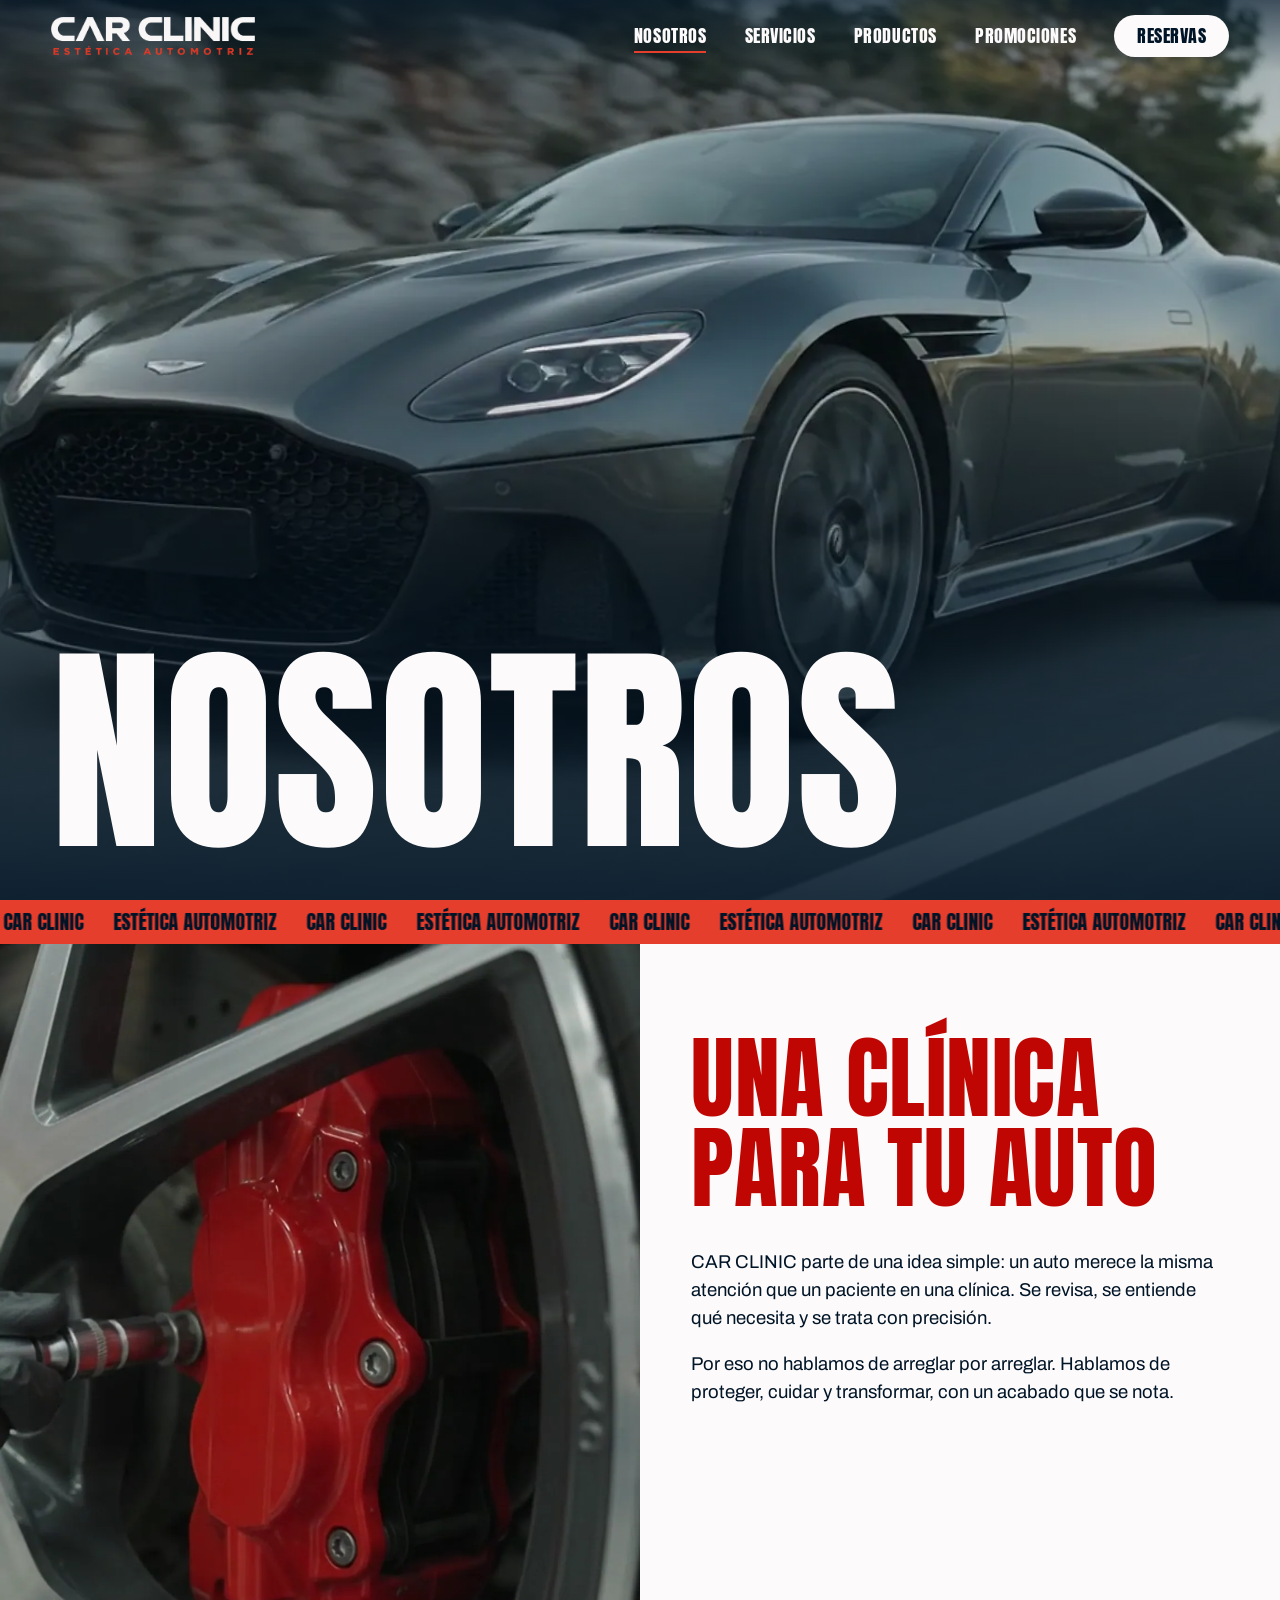
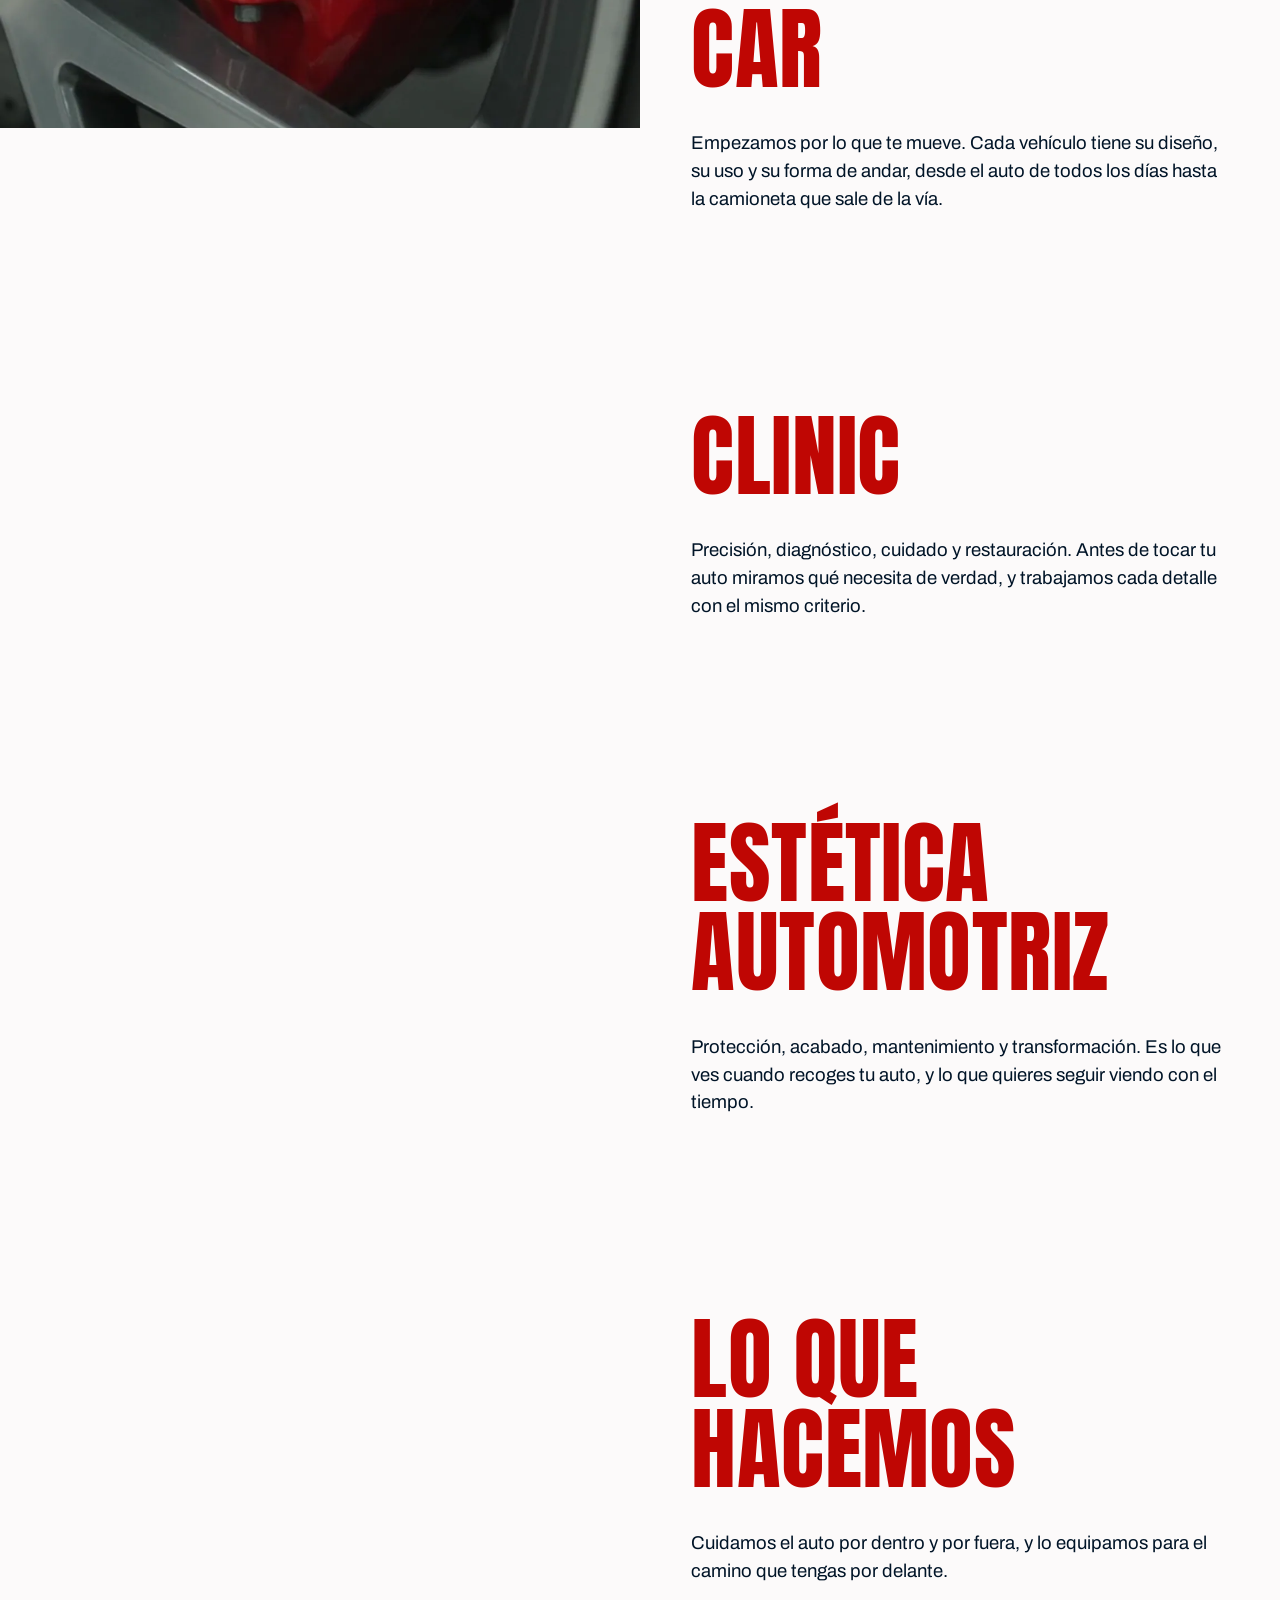
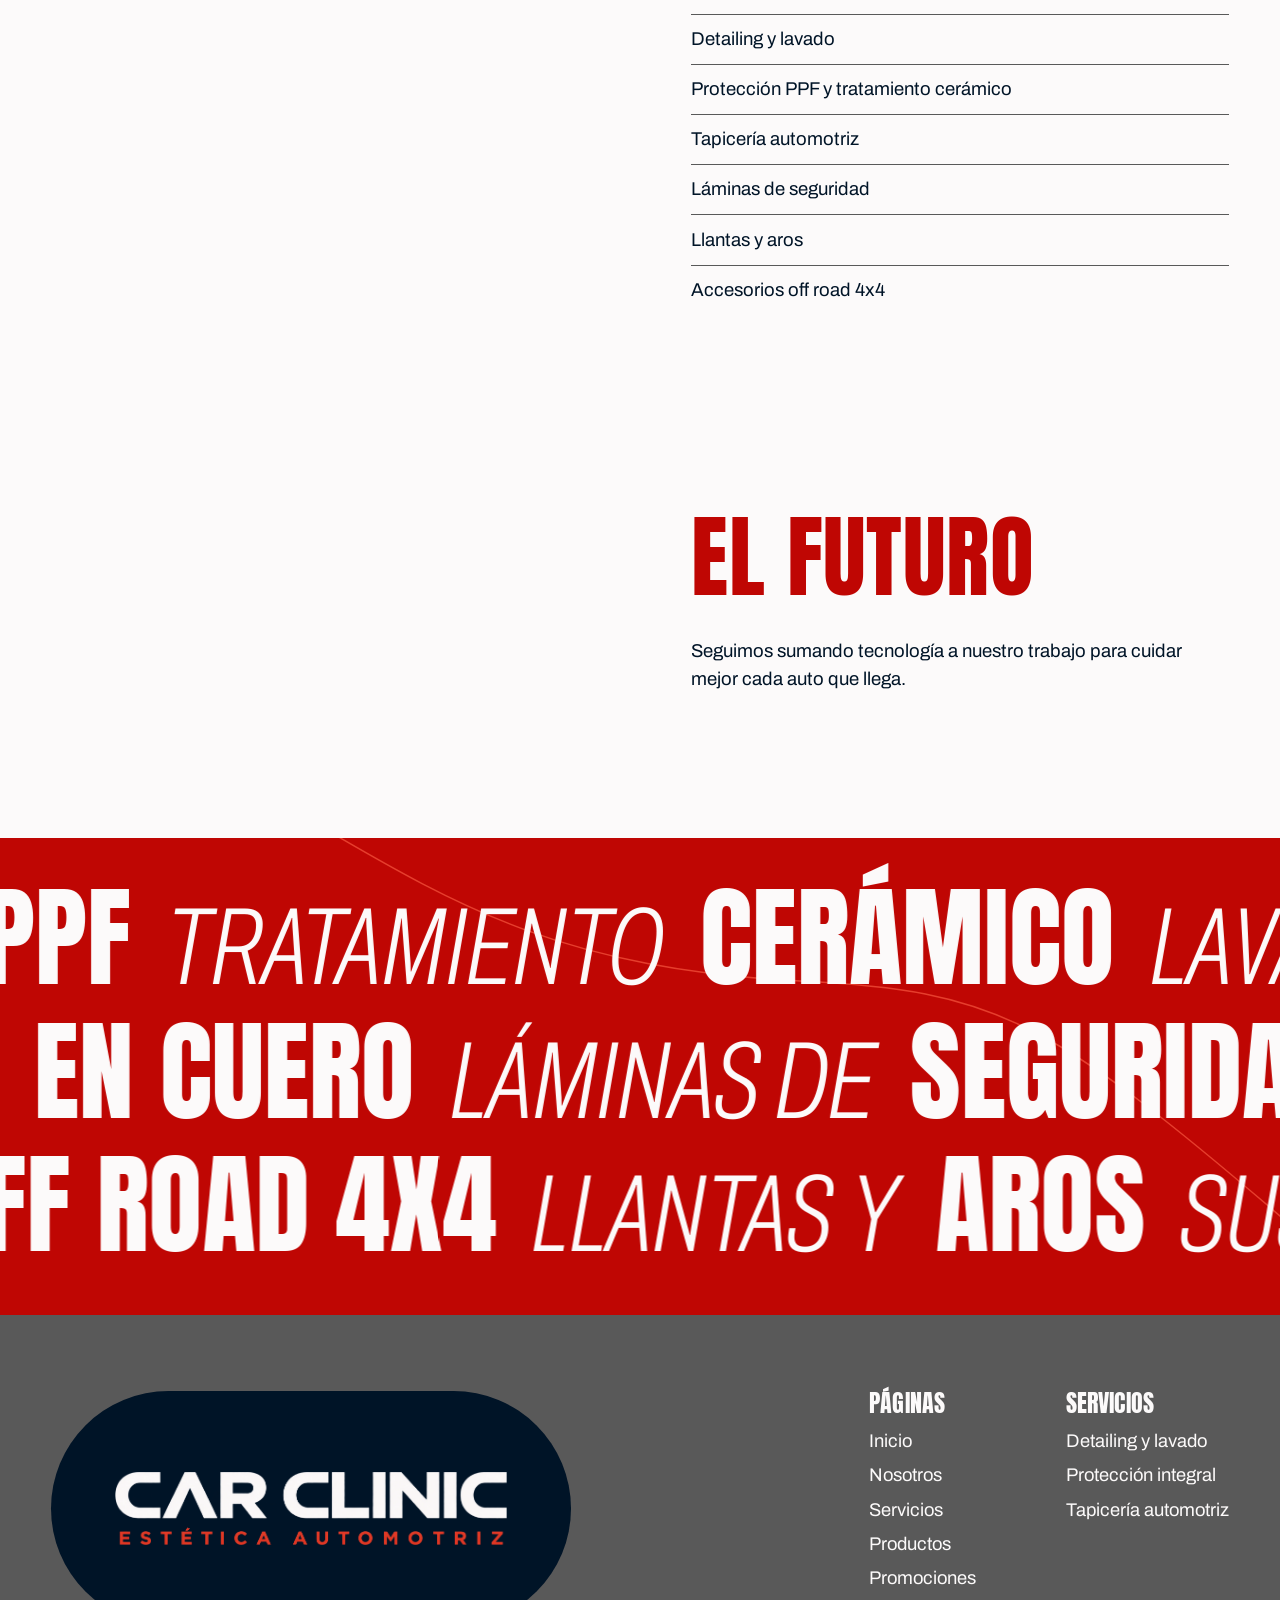
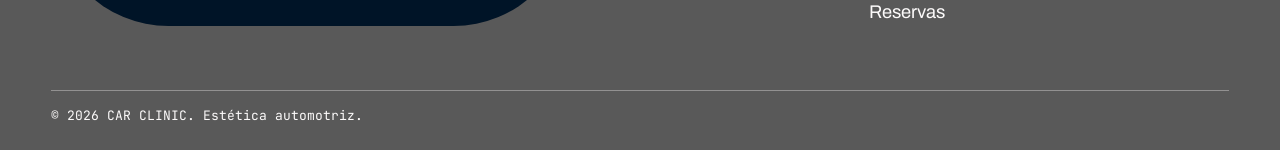
==== nosotros.html @ 310c9ae5 "Agrega la primera versión del sitio de CAR CLINIC Incluye landing, Nosotros, Servicios, Promociones," ====
<!doctype html>
<html lang="es">
<head>
<meta charset="utf-8">
<meta name="viewport" content="width=device-width, initial-scale=1">
<title>Nosotros | CAR CLINIC</title>
<meta name="description" content="CAR CLINIC es estética automotriz con mentalidad de clínica: protección, precisión y cuidado para tu auto.">
<meta name="theme-color" content="#001427">
<link rel="icon" type="image/png" href="assets/img/favicon.png">
<link rel="preload" href="assets/fonts/anton-latin-400-normal.woff2" as="font" type="font/woff2" crossorigin>
<link rel="stylesheet" href="assets/css/main.css">
</head>
<body>
<a class="skip" href="#contenido">Saltar al contenido</a>
<header class="site-header">
  <a class="brand" href="index.html"><img src="assets/img/logo-sm.webp" width="520" height="97" alt="CAR CLINIC, inicio"></a>
  <button class="nav-toggle" type="button" aria-expanded="false" aria-controls="menu" aria-label="Abrir menú"><span></span><span></span></button>
  <nav class="site-nav" id="menu" aria-label="Principal">
    <ul>
      <li><a href="nosotros.html" aria-current="page">Nosotros</a></li>
      <li><a href="servicios.html">Servicios</a></li>
      <li><a href="productos.html">Productos</a></li>
      <li><a href="promociones.html">Promociones</a></li>
      <li><a href="reservas.html" class="nav-cta">Reservas</a></li>
    </ul>
  </nav>
</header>
<main id="contenido">
<section class="page-hero">
  <img class="page-hero__img" data-parallax src="assets/img/nosotros-hero.webp" width="1920" height="1080" alt="Auto deportivo gris en carretera">
  <h1 class="page-hero__title display"><span class="mask"><span data-rise>Nosotros</span></span></h1>
</section>
<div class="strip" aria-hidden="true">
  <div class="strip__row" data-ticker data-speed="60"><div class="ticker__track"><div class="ticker__group"><span>CAR CLINIC</span><span>Estética automotriz</span><span>CAR CLINIC</span><span>Estética automotriz</span><span>CAR CLINIC</span><span>Estética automotriz</span><span>CAR CLINIC</span><span>Estética automotriz</span><span>CAR CLINIC</span><span>Estética automotriz</span><span>CAR CLINIC</span><span>Estética automotriz</span><span>CAR CLINIC</span><span>Estética automotriz</span><span>CAR CLINIC</span><span>Estética automotriz</span></div></div></div>
</div>
<section class="story">
  <figure class="story__media"><img src="assets/img/nosotros-sticky.webp" width="1152" height="1440" alt="Técnico trabajando en un aro junto a una mordaza de freno roja"></figure>
  <div class="story__text">
    <article class="story__block">
      <h2 class="display">Una clínica para tu auto</h2>
      <p>CAR CLINIC parte de una idea simple: un auto merece la misma atención que un paciente en una clínica. Se revisa, se entiende qué necesita y se trata con precisión.</p>
      <p>Por eso no hablamos de arreglar por arreglar. Hablamos de proteger, cuidar y transformar, con un acabado que se nota.</p>
    </article>
    <article class="story__block">
      <h2 class="display">Car</h2>
      <p>Empezamos por lo que te mueve. Cada vehículo tiene su diseño, su uso y su forma de andar, desde el auto de todos los días hasta la camioneta que sale de la vía.</p>
    </article>
    <article class="story__block">
      <h2 class="display">Clinic</h2>
      <p>Precisión, diagnóstico, cuidado y restauración. Antes de tocar tu auto miramos qué necesita de verdad, y trabajamos cada detalle con el mismo criterio.</p>
    </article>
    <article class="story__block">
      <h2 class="display">Estética automotriz</h2>
      <p>Protección, acabado, mantenimiento y transformación. Es lo que ves cuando recoges tu auto, y lo que quieres seguir viendo con el tiempo.</p>
    </article>
    <article class="story__block">
      <h2 class="display">Lo que hacemos</h2>
      <p>Cuidamos el auto por dentro y por fuera, y lo equipamos para el camino que tengas por delante.</p>
      <ul class="story__list">
        <li>Detailing y lavado</li>
        <li>Protección PPF y tratamiento cerámico</li>
        <li>Tapicería automotriz</li>
        <li>Láminas de seguridad</li>
        <li>Llantas y aros</li>
        <li>Accesorios off road 4x4</li>
      </ul>
    </article>
    <article class="story__block">
      <h2 class="display">El futuro</h2>
      <p>Seguimos sumando tecnología a nuestro trabajo para cuidar mejor cada auto que llega.</p>
    </article>
  </div>
</section>
<section class="ticker" aria-label="Lo que ofrecemos">
  <svg class="ticker__road" viewBox="0 0 1440 400" preserveAspectRatio="none" aria-hidden="true"><path d="M360 -10 C 520 60, 640 110, 900 120 C 1120 128, 1180 150, 1460 330"/></svg>
  <div class="ticker__row" data-ticker data-speed="46"><div class="ticker__track"><div class="ticker__group"><span class="t-thin">Protección</span><span class="t-bold">PPF</span><span class="t-thin">Tratamiento</span><span class="t-bold">Cerámico</span><span class="t-thin">Lavado</span><span class="t-bold">Premium</span><span class="t-thin">Detailing</span><span class="t-bold">Completo</span></div></div></div>
  <div class="ticker__row" data-ticker="rev" data-speed="54"><div class="ticker__track"><div class="ticker__group"><span class="t-thin">Láminas de</span><span class="t-bold">Seguridad</span><span class="t-thin">Tapicería</span><span class="t-bold">A medida</span><span class="t-thin">Forros</span><span class="t-bold">Slimfit</span><span class="t-thin">Volantes</span><span class="t-bold">En cuero</span></div></div></div>
  <div class="ticker__row" data-ticker data-speed="50"><div class="ticker__track"><div class="ticker__group"><span class="t-thin">Accesorios</span><span class="t-bold">Off road 4x4</span><span class="t-thin">Llantas y</span><span class="t-bold">Aros</span><span class="t-thin">Suspensión</span><span class="t-bold">Para camionetas</span><span class="t-thin">Roll bar y</span><span class="t-bold">Estribos</span></div></div></div>
</section>
</main>
<footer class="site-footer">
  <div class="site-footer__top">
    <a class="site-footer__logo" href="index.html"><img src="assets/img/logo.webp" width="1654" height="309" loading="lazy" alt="CAR CLINIC, Estética Automotriz"></a>
    <div class="site-footer__cols">
      <div>
        <h2 class="display">Páginas</h2>
        <ul>
          <li><a href="index.html">Inicio</a></li>
          <li><a href="nosotros.html">Nosotros</a></li>
          <li><a href="servicios.html">Servicios</a></li>
          <li><a href="productos.html">Productos</a></li>
          <li><a href="promociones.html">Promociones</a></li>
          <li><a href="reservas.html">Reservas</a></li>
        </ul>
      </div>
      <div>
        <h2 class="display">Servicios</h2>
        <ul>
          <li><a href="servicios.html#detailing">Detailing y lavado</a></li>
          <li><a href="servicios.html#proteccion">Protección integral</a></li>
          <li><a href="servicios.html#tapiceria">Tapicería automotriz</a></li>
        </ul>
      </div>
    </div>
  </div>
  <p class="site-footer__legal mono">© 2026 CAR CLINIC. Estética automotriz.</p>
</footer>
<script src="assets/vendor/gsap.min.js"></script>
<script src="assets/vendor/ScrollTrigger.min.js"></script>
<script src="assets/vendor/lenis.min.js"></script>
<script src="assets/js/main.js"></script>
</body>
</html>
---- assets/css/main.css ----
@font-face { font-family: 'Anton'; src: url('../fonts/anton-latin-400-normal.woff2') format('woff2'); font-weight: 400; font-display: swap; }
@font-face { font-family: 'Archivo'; src: url('../fonts/archivo-latin-standard-normal.woff2') format('woff2'); font-weight: 100 900; font-stretch: 62% 125%; font-style: normal; font-display: swap; }
@font-face { font-family: 'Archivo'; src: url('../fonts/archivo-latin-standard-italic.woff2') format('woff2'); font-weight: 100 900; font-stretch: 62% 125%; font-style: italic; font-display: swap; }
@font-face { font-family: 'JetBrains Mono'; src: url('../fonts/jetbrains-mono-latin-400-normal.woff2') format('woff2'); font-weight: 400; font-display: swap; }
@font-face { font-family: 'JetBrains Mono'; src: url('../fonts/jetbrains-mono-latin-500-normal.woff2') format('woff2'); font-weight: 500; font-display: swap; }

:root {
  --navy: #001427;
  --sage: #708D81;
  --paper: #FCFAFA;
  --coral: #E63E2D;
  --red: #BF0603;
  --gray: #595959;

  --display: 'Anton', Impact, 'Arial Narrow', sans-serif;
  --text: 'Archivo', system-ui, sans-serif;
  --mono: 'JetBrains Mono', ui-monospace, monospace;

  --gutter: clamp(1rem, 4vw, 4rem);
  --header-h: 72px;
  --strip-h: 44px;
}

*, *::before, *::after { box-sizing: border-box; }
html { -webkit-text-size-adjust: 100%; background: var(--navy); overflow-x: clip; }
html.lenis, html.lenis body { height: auto; }
.lenis.lenis-smooth { scroll-behavior: auto !important; }
.lenis.lenis-stopped { overflow: hidden; }
body {
  margin: 0;
  font-family: var(--text);
  font-size: clamp(1rem, .95rem + .25vw, 1.1875rem);
  line-height: 1.55;
  color: var(--navy);
  background: var(--paper);
  overflow-x: clip;
}
img, video, canvas, svg { display: block; max-width: 100%; }
img { height: auto; }
a { color: inherit; }
h1, h2, h3, p, ul, figure { margin: 0; }
ul { padding: 0; list-style: none; }
:focus-visible { outline: 2px solid var(--coral); outline-offset: 3px; }

.sr-only { position: absolute; width: 1px; height: 1px; overflow: hidden; clip-path: inset(50%); white-space: nowrap; }
.skip { position: fixed; top: -100px; left: 1rem; z-index: 200; background: var(--paper); color: var(--navy); padding: .5rem 1rem; }
.skip:focus { top: .5rem; }

.display { font-family: var(--display); font-weight: 400; text-transform: uppercase; line-height: 1; letter-spacing: .005em; }
.mono { font-family: var(--mono); font-size: .8125rem; line-height: 1.4; }
.mask { display: block; overflow: hidden; padding-top: .14em; margin-top: -.14em; }
.mask > span { display: block; }

.btn {
  display: inline-flex; align-items: center; justify-content: center;
  min-height: 54px; padding: .55em 1.7em;
  border: 0; border-radius: 999px;
  font-family: var(--display); font-size: 1.3125rem; line-height: 1; letter-spacing: .02em; text-transform: uppercase; text-decoration: none;
  color: var(--paper); background: var(--navy);
  cursor: pointer;
  transition: background-color .2s, color .2s;
}
.btn--coral { background: var(--coral); color: var(--navy); }
.btn--paper { background: var(--paper); color: var(--navy); }
@media (hover: hover) {
  .btn:hover { background: var(--coral); color: var(--navy); }
  .btn--coral:hover, .btn--paper:hover { background: var(--navy); color: var(--paper); }
}

/* Encabezado */
.site-header {
  position: fixed; inset: 0 0 auto 0; z-index: 100;
  display: flex; align-items: center; justify-content: space-between;
  height: var(--header-h); padding: 0 var(--gutter);
  color: var(--paper);
  background: linear-gradient(to bottom, rgba(0, 20, 39, .6), rgba(0, 20, 39, 0));
  transition: background-color .25s;
}
.site-header.is-solid, .site-header--solid { background: var(--navy); }
.brand { display: block; flex: none; }
.brand img { width: auto; height: 38px; }
.site-nav ul { display: flex; align-items: center; gap: clamp(1.25rem, 3vw, 2.75rem); }
.site-nav a { font-family: var(--display); font-size: 1.125rem; letter-spacing: .03em; text-transform: uppercase; text-decoration: none; }
.site-nav a:not(.nav-cta) { position: relative; padding: .25em 0; }
.site-nav a:not(.nav-cta)::after {
  content: ''; position: absolute; left: 0; right: 0; bottom: 0; height: 2px;
  background: var(--coral); transform: scaleX(0); transform-origin: left; transition: transform .25s;
}
.site-nav a[aria-current='page']::after { transform: scaleX(1); }
@media (hover: hover) { .site-nav a:hover::after { transform: scaleX(1); } }
.nav-cta { display: inline-flex; align-items: center; min-height: 42px; padding: 0 1.25em; border-radius: 999px; background: var(--paper); color: var(--navy); transition: background-color .2s; }
.nav-cta[aria-current='page'] { background: var(--coral); }
@media (hover: hover) { .nav-cta:hover { background: var(--coral); } }
.nav-toggle { display: none; width: 48px; height: 48px; margin-right: -8px; padding: 0; border: 0; background: none; color: inherit; cursor: pointer; }
.nav-toggle span { display: block; width: 28px; height: 2px; margin: 8px auto; background: currentColor; transition: transform .25s; }
.nav-open .nav-toggle span:first-child { transform: translateY(5px) rotate(45deg); }
.nav-open .nav-toggle span:last-child { transform: translateY(-5px) rotate(-45deg); }

@media (max-width: 900px) {
  :root { --header-h: 64px; }
  .brand img { height: 32px; }
  .nav-toggle { display: block; position: relative; z-index: 2; }
  .site-nav {
    position: fixed; inset: 0; display: flex; align-items: center;
    padding: var(--header-h) var(--gutter) 2rem;
    background: var(--navy);
    visibility: hidden; opacity: 0; transition: opacity .25s, visibility .25s;
  }
  .nav-open .site-nav { visibility: visible; opacity: 1; }
  .site-nav ul { flex-direction: column; align-items: flex-start; gap: .75rem; }
  .site-nav a { font-size: clamp(2.75rem, 13vw, 4rem); line-height: 1.1; }
  .nav-cta { min-height: 0; padding: .1em .45em; }
}

/* Letras animadas */
.ticker { position: relative; overflow: hidden; padding: clamp(1.5rem, 3vw, 3rem) 0; background: var(--red); color: var(--paper); }
.ticker__row { white-space: nowrap; font-size: clamp(3.25rem, 8.6vw, 9.5rem); line-height: 1.12; text-transform: uppercase; }
.ticker__track { display: inline-flex; will-change: transform; }
.ticker__group { display: inline-flex; align-items: baseline; gap: .32em; padding-right: .32em; }
.t-thin { font-family: var(--text); font-style: italic; font-weight: 200; font-stretch: 62%; }
.t-bold { font-family: var(--display); }
.ticker__road { position: absolute; inset: 0; width: 100%; height: 100%; pointer-events: none; }
.ticker__road path { fill: none; stroke: var(--coral); stroke-width: 1.5; vector-effect: non-scaling-stroke; }

/* Pie */
.site-footer { background: var(--gray); color: var(--paper); padding: clamp(3rem, 6vw, 5rem) var(--gutter) 1.5rem; }
.site-footer__top { display: flex; flex-wrap: wrap; justify-content: space-between; gap: 3rem clamp(3rem, 8vw, 8rem); }
.site-footer__logo { display: flex; align-items: center; justify-content: center; width: min(100%, 520px); padding: clamp(1.75rem, 3.5vw, 3rem) clamp(2.25rem, 5vw, 4.5rem); border-radius: 999px; background: var(--navy); }
.site-footer__logo img { width: 100%; }
.site-footer__cols { display: flex; flex-wrap: wrap; gap: 2.5rem clamp(3rem, 7vw, 7rem); }
.site-footer h2 { margin-bottom: .75rem; font-size: 1.5rem; }
.site-footer li + li { margin-top: .35rem; }
.site-footer li a { text-decoration: none; }
@media (hover: hover) { .site-footer li a:hover { text-decoration: underline; text-underline-offset: 4px; } }
.site-footer__legal { margin-top: clamp(2.5rem, 5vw, 4rem); padding-top: 1rem; border-top: 1px solid rgba(252, 250, 250, .35); }

/* Portada de páginas internas */
.page-hero { position: relative; display: flex; align-items: flex-end; height: 100svh; min-height: 560px; overflow: hidden; background: var(--navy); color: var(--paper); }
.page-hero__img { position: absolute; left: 0; top: -6%; width: 100%; height: 112%; max-width: none; object-fit: cover; }
.page-hero::after { content: ''; position: absolute; inset: 0; background: linear-gradient(to top, rgba(0, 20, 39, .82), rgba(0, 20, 39, .08) 58%, rgba(0, 20, 39, .3)); }
.page-hero__title { position: relative; z-index: 1; width: 100%; padding: 0 var(--gutter) clamp(1.25rem, 3vw, 2.5rem); font-size: clamp(4.5rem, 17.5vw, 21rem); line-height: .98; }

/* Landing: video y puerta */
.gate { position: relative; height: 240svh; background: var(--navy); }
.gate__stage { position: sticky; top: 0; height: 100svh; overflow: hidden; }
.gate__about { position: absolute; inset: 0; display: grid; grid-template-columns: 1fr 1fr; background: var(--paper); }
.gate__copy { display: flex; flex-direction: column; justify-content: center; align-items: flex-start; gap: clamp(1.25rem, 2.5vw, 2rem); padding: calc(var(--header-h) + 1rem) var(--gutter) 2rem; }
.gate__copy h2 { font-size: clamp(4.5rem, 11.5vw, 13rem); }
.gate__copy p { max-width: 34em; font-size: clamp(1.125rem, 1.5vw, 1.5rem); line-height: 1.45; }
.gate__photo { position: relative; min-height: 0; }
.gate__photo img { position: absolute; inset: 0; width: 100%; height: 100%; object-fit: cover; }
.gate__door { position: absolute; inset: 0; background: var(--navy); will-change: clip-path; }
.gate__door video { width: 100%; height: 100%; object-fit: cover; }
.gate__shade { position: absolute; inset: 0; background: radial-gradient(ellipse at center, rgba(0, 20, 39, .62), rgba(0, 20, 39, .3) 72%); }
.gate__slats {
  position: absolute; inset: 0; opacity: 0;
  background: repeating-linear-gradient(to bottom, rgba(0, 20, 39, 0) 0 30px, rgba(0, 20, 39, .7) 30px 33px, rgba(252, 250, 250, .16) 33px 35px);
}
.gate__title { position: absolute; inset: 0; display: flex; flex-direction: column; align-items: center; justify-content: center; gap: clamp(1rem, 2.5vw, 2rem); padding: var(--header-h) var(--gutter) 0; color: var(--paper); text-align: center; }
.gate__title h1 { width: min(68vw, 980px); }
.gate__title h1 img { width: 100%; }
.gate__phrase { font-size: clamp(1.125rem, 2.2vw, 2.125rem); font-weight: 500; font-stretch: 112%; line-height: 1.25; }
.gate__cue { position: absolute; left: 0; right: 0; bottom: 1.25rem; color: var(--paper); text-align: center; }
.gate__edge {
  position: absolute; left: 0; right: 0; bottom: 0; height: clamp(64px, 12vh, 120px); opacity: 0;
  background: repeating-linear-gradient(to bottom, var(--navy) 0 11px, var(--gray) 11px 13px);
  border-bottom: 10px solid var(--coral);
}

@media (max-width: 900px) {
  .gate__about { grid-template-columns: 1fr; grid-template-rows: auto minmax(0, 1fr); }
  .gate__copy { padding-bottom: 1.5rem; }
  .gate__copy h2 { font-size: clamp(4rem, 21vw, 8rem); }
  .gate__title h1 { width: min(86vw, 640px); }
}

/* Landing: rueda y órbita */
.orbit { --hub: min(60svh, 42vw); --cw: clamp(165px, min(15vw, 24svh), 320px); position: relative; overflow: hidden; background: var(--navy); color: var(--paper); }
.orbit__stage { position: relative; z-index: 0; height: max(100svh, 780px); }
.orbit__hub { position: absolute; left: 50%; top: calc(50% + var(--header-h) / 2); width: var(--hub); height: var(--hub); margin: calc(var(--hub) / -2) 0 0 calc(var(--hub) / -2); pointer-events: none; }
.orbit__hub canvas { position: absolute; inset: 0; z-index: 5; width: 100%; height: 100%; }
.orbit__fallback { display: none; position: absolute; z-index: 5; inset: 9%; width: 82%; height: 82%; object-fit: cover; border-radius: 50%; }
.no-webgl .orbit__fallback { display: block; }
.no-webgl .orbit__hub canvas { display: none; }
.orbit__ring { position: absolute; z-index: 0; left: -11%; top: -11%; width: 122%; max-width: none; height: 122%; animation: ring-spin 44s linear infinite; }
.orbit__ring text { font-family: var(--display); font-size: 45px; letter-spacing: 7px; }
.orbit__ring .ring-a { fill: var(--coral); }
.orbit__ring .ring-b { fill: var(--paper); }
@keyframes ring-spin { to { transform: rotate(360deg); } }
.orbit__cards { position: absolute; left: 50%; top: calc(50% + var(--header-h) / 2); width: 0; height: 0; }
.ocard { position: absolute; left: calc(var(--cw) / -2); top: calc(var(--cw) * -.66); width: var(--cw); height: calc(var(--cw) * 1.32); will-change: transform; }
.ocard:hover, .ocard:focus-within { z-index: 40 !important; }
.ocard a { position: relative; display: block; width: 100%; height: 100%; overflow: hidden; border-radius: 999px; background: var(--gray); color: var(--paper); text-decoration: none; transition: transform .3s; }
.ocard img { position: absolute; inset: 0; width: 100%; height: 100%; object-fit: cover; transition: transform .6s; }
.ocard a::after { content: ''; position: absolute; inset: 0; background: linear-gradient(to top, var(--navy) 30%, rgba(0, 20, 39, .78) 56%, rgba(0, 20, 39, 0) 80%); }
.ocard__txt { position: absolute; z-index: 1; left: 11%; right: 11%; bottom: 12%; display: block; text-align: center; }
.ocard__txt small { display: block; margin-bottom: .2em; font-family: var(--mono); font-size: .75rem; color: var(--paper); }
.ocard__txt strong { display: block; font-family: var(--display); font-size: max(1.125rem, calc(var(--cw) * .112)); font-weight: 400; line-height: 1.08; text-transform: uppercase; }
.ocard__txt span { display: block; margin-top: .4em; font-size: max(.75rem, calc(var(--cw) * .064)); line-height: 1.3; }
@media (hover: hover) {
  .ocard a:hover { transform: scale(1.07); }
  .ocard a:hover img { transform: scale(1.08); }
}
@media (max-width: 900px) {
  .orbit { --hub: min(70vw, 42svh); --cw: min(58vw, 240px); padding: calc(var(--header-h) + 3.5rem) 0 2.5rem; }
  .orbit__stage { height: auto; }
  .orbit__hub { position: relative; left: auto; top: auto; margin: 0 auto calc(var(--hub) * .2); }
  .orbit__cards { position: static; display: flex; gap: 1rem; width: auto; height: auto; padding: 0 var(--gutter); overflow-x: auto; scroll-snap-type: x mandatory; scrollbar-width: none; }
  .orbit__cards::-webkit-scrollbar { display: none; }
  .ocard { position: relative; left: auto; top: auto; flex: none; scroll-snap-align: center; }
}

/* Landing: promoción, pistones y reserva */
.engine { position: relative; height: 380svh; background: var(--navy); }
.engine__stage { position: sticky; top: 0; height: 100svh; overflow: hidden; }
.promo { position: absolute; inset: 0; z-index: 0; display: flex; flex-direction: column; padding: calc(var(--header-h) + 1rem) var(--gutter) clamp(1rem, 3vh, 2rem); background: var(--red); color: var(--paper); }
.promo__heading { position: relative; z-index: 1; margin-bottom: clamp(.75rem, 2vh, 1.25rem); font-size: clamp(1.75rem, 3vw, 3rem); }
.promo-grid { flex: 1; min-height: 0; display: grid; grid-auto-flow: column; grid-auto-columns: minmax(0, 1fr); }
.promo-col { min-height: 0; display: flex; flex-direction: column; gap: 1.25rem; padding: 0 clamp(1rem, 2vw, 2rem); }
.promo-col + .promo-col { border-left: 1px solid var(--coral); }
.promo-col__bg { position: absolute; inset: -40px; width: calc(100% + 80px); max-width: none; height: calc(100% + 80px); object-fit: cover; filter: blur(28px) saturate(1.3); opacity: 0; transition: opacity .5s; pointer-events: none; }
.promo-col.is-playing .promo-col__bg { opacity: .55; }
.capsule { position: relative; z-index: 1; flex: none; aspect-ratio: 2 / 3; overflow: hidden; border-radius: 999px; background: var(--coral); }
.capsule img, .capsule video { position: absolute; inset: 0; width: 100%; height: 100%; object-fit: cover; }
.capsule video { opacity: 0; transition: opacity .35s; }
.is-playing .capsule video { opacity: 1; }
.promo-col__txt { position: relative; z-index: 1; display: flex; flex-direction: column; align-items: flex-start; gap: clamp(.5rem, 1.8svh, 1.5rem); min-width: 0; }
.promo-col__txt h3 { font-size: clamp(3rem, 4vw, 4.5rem); line-height: .95; }
.promo-col__note { font-size: clamp(1.125rem, 1.6vw, 1.5rem); line-height: 1.35; }
.promo-col:only-child { flex-direction: row; align-items: stretch; gap: clamp(2rem, 6vw, 7rem); padding: 0; }
.promo-col:only-child .capsule { height: 100%; }
.promo-col:only-child .promo-col__txt { flex: 1; justify-content: center; }
.promo-col:only-child .promo-col__txt h3 { font-size: clamp(4rem, min(14vw, 22svh), 16rem); line-height: .94; }
@media (max-width: 900px) {
  .promo-col:only-child { flex-direction: column; align-items: center; gap: 1rem; }
  .promo-col:only-child .capsule { height: 36svh; }
  .promo-col:only-child .promo-col__txt { flex: none; width: 100%; align-items: center; text-align: center; }
  .promo-col:only-child .promo-col__txt h3 { font-size: clamp(3.5rem, min(20vw, 13svh), 7rem); }
}

.countdown { display: flex; gap: clamp(1rem, 2.2vw, 2rem); }
.countdown div { display: flex; flex-direction: column; align-items: center; }
.countdown b { font-family: var(--display); font-size: clamp(1.75rem, 3vw, 3rem); font-weight: 400; line-height: 1; font-variant-numeric: tabular-nums; }
.countdown small { font-family: var(--mono); font-size: .75rem; }
.countdown__live { display: none; font-family: var(--display); font-size: clamp(1.75rem, 3vw, 3rem); text-transform: uppercase; }
[data-countdown][data-state='live'] .countdown__live { display: block; }
[data-countdown][data-state='live'] .countdown__units { display: none; }
[data-countdown][data-state='past'] { display: none; }

.pistons { position: absolute; inset: 0; z-index: 1; display: grid; grid-template-columns: repeat(4, 1fr); pointer-events: none; }
.pistons i {
  display: block;
  background:
    linear-gradient(to bottom, var(--coral) 0 16px, transparent 16px 24px, var(--gray) 24px 27px, transparent 27px 37px, var(--gray) 37px 40px, transparent 40px 50px, var(--gray) 50px 53px, transparent 53px) top / 100% 60px no-repeat,
    var(--navy);
  border-inline: 1px solid var(--gray);
  will-change: transform;
}

.reserve { --heat: 0; position: absolute; inset: 0; z-index: 2; display: grid; grid-template-rows: auto 1fr auto; justify-items: center; align-items: center; padding: calc(var(--header-h) + 1rem) var(--gutter) clamp(1rem, 3vh, 2rem); background: var(--navy); color: var(--paper); text-align: center; visibility: hidden; }
.reserve::before { content: ''; position: absolute; inset: 0; background: radial-gradient(circle at 50% 54%, var(--coral), rgba(191, 6, 3, .5) 30%, rgba(0, 20, 39, 0) 62%); opacity: calc(var(--heat) * .75); pointer-events: none; }
.reserve__title { position: relative; font-size: clamp(2.25rem, min(6vw, 8svh), 5.5rem); }
.reserve__hint { position: relative; }
.ignition { position: relative; display: block; width: min(64svh, 86vw); aspect-ratio: 1; color: var(--paper); text-decoration: none; border-radius: 50%; }
.tach { position: absolute; inset: 0; width: 100%; height: 100%; }
.tach__track, .tach__fill { fill: none; stroke-width: 7; stroke-linecap: round; }
.tach__track { stroke: var(--gray); }
.tach__fill { stroke: var(--coral); }
.tach__tick { stroke: var(--paper); stroke-width: 2; }
.tach__tick--major { stroke-width: 4; }
.tach__tick--red { stroke: var(--coral); }
.tach__num { font-family: var(--display); font-size: 27px; fill: var(--paper); text-anchor: middle; dominant-baseline: central; }
.tach__num--red { fill: var(--coral); }
.tach__needle { stroke: var(--coral); stroke-width: 6; stroke-linecap: round; }
.ignition__btn {
  position: absolute; left: 50%; top: 50%; width: 47%; aspect-ratio: 1; transform: translate(-50%, -50%);
  display: flex; flex-direction: column; align-items: center; justify-content: center;
  border-radius: 50%;
  background: radial-gradient(circle at 50% 35%, var(--coral), var(--red) 72%);
  box-shadow: 0 0 0 6px var(--navy), 0 0 0 9px var(--paper), 0 0 calc(var(--heat) * 70px) calc(var(--heat) * 14px) var(--coral);
  font-family: var(--display); font-size: clamp(2rem, min(5.6vw, 7.2svh), 4.25rem); line-height: 1; text-transform: uppercase;
  transition: transform .15s;
}
.ignition:active .ignition__btn { transform: translate(-50%, -50%) scale(.95); }

/* Nosotros */
.strip { position: sticky; top: var(--header-h); z-index: 20; height: var(--strip-h); overflow: hidden; background: var(--coral); color: var(--navy); }
.strip__row { font-family: var(--display); font-size: 1.25rem; line-height: var(--strip-h); white-space: nowrap; text-transform: uppercase; }
.strip__row .ticker__group { gap: 1.5em; padding-right: 1.5em; }
.story { display: grid; grid-template-columns: 1fr 1fr; background: var(--paper); }
.story__media { position: sticky; top: calc(var(--header-h) + var(--strip-h)); align-self: start; height: calc(100svh - var(--header-h) - var(--strip-h)); overflow: hidden; }
.story__media img { width: 100%; height: 100%; object-fit: cover; }
.story__text { padding: clamp(4rem, 10vh, 7rem) var(--gutter) clamp(6rem, 16vh, 11rem); }
.story__block + .story__block { margin-top: clamp(6rem, 22vh, 14rem); }
.story__block h2 { margin-bottom: .4em; font-size: clamp(3rem, 7vw, 8rem); color: var(--red); }
.story__block p { max-width: 33em; font-size: clamp(1.125rem, 1.45vw, 1.4375rem); line-height: 1.5; }
.story__block p + p { margin-top: 1em; }
.story__list { max-width: 33em; margin-top: 1.5em; font-size: clamp(1.125rem, 1.45vw, 1.4375rem); }
.story__list li { padding: .55em 0; border-top: 1px solid var(--gray); }
@media (max-width: 900px) {
  .story { display: block; }
  .story__media { position: relative; top: auto; height: 62svh; }
}

/* Servicios */
.duo { padding: clamp(5rem, 14vh, 10rem) var(--gutter); background: var(--navy); color: var(--paper); }
.duo__row { display: grid; grid-template-columns: 5fr 7fr; gap: clamp(2rem, 6vw, 6rem); align-items: center; }
.duo__row + .duo__row { margin-top: clamp(6rem, 18vh, 13rem); }
.duo__row--flip { grid-template-columns: 7fr 5fr; }
.duo__row--flip .duo__media { order: -1; }
.duo__copy h2 { margin-bottom: .35em; font-size: clamp(3.25rem, 7.5vw, 8.5rem); }
.duo__copy > p { max-width: 30em; font-size: clamp(1.0625rem, 1.3vw, 1.3125rem); }
.duo__copy h3 { margin-top: 1.75em; font-size: 1.5rem; color: var(--paper); }
.duo__list { margin-top: .5em; }
.duo__list li { padding: .4em 0; border-top: 1px solid var(--gray); }
.duo__media { position: relative; padding-bottom: 14%; }
.duo__big { display: block; width: 84%; margin-left: auto; aspect-ratio: 4 / 3; object-fit: cover; }
.duo__small { position: absolute; left: 0; bottom: 0; width: 48%; aspect-ratio: 4 / 3; object-fit: cover; box-shadow: 0 0 0 clamp(6px, .8vw, 12px) var(--navy); }
.duo__row--flip .duo__big { margin-left: 0; }
.duo__row--flip .duo__small { left: auto; right: 0; }
@media (max-width: 900px) {
  .duo__row, .duo__row--flip { grid-template-columns: 1fr; }
  .duo__row--flip .duo__media { order: 0; }
}

.wipes { position: relative; height: 520svh; background: var(--navy); color: var(--paper); }
.wipes__stage { position: sticky; top: 0; height: 100svh; overflow: hidden; }
.wipes__head { position: absolute; left: var(--gutter); top: calc(var(--header-h) + clamp(1.5rem, 5vh, 3rem)); width: calc(50% - 2 * var(--gutter)); }
.wipes__head h2 { font-size: clamp(3rem, 6.5vw, 7.5rem); }
.wipes__index { margin-top: 1.25rem; }
.wipes__index li { padding: .15em 0; color: var(--sage); transition: color .25s; }
.wipes__index li.is-active { color: var(--paper); }
.wipes__step { position: absolute; inset: 0; }
.wipes__step figure { position: absolute; left: 50%; right: 0; top: 0; bottom: 0; }
.wipes__step img { width: 100%; height: 100%; object-fit: cover; }
.wipes__text { position: absolute; left: var(--gutter); bottom: clamp(2rem, 7vh, 4.5rem); width: calc(50% - 2 * var(--gutter)); }
.wipes__text h3 { font-size: clamp(2.25rem, 4.2vw, 4.75rem); }
.wipes__text p { max-width: 26em; margin-top: .5em; font-size: clamp(1.0625rem, 1.4vw, 1.375rem); }
@media (max-width: 900px) {
  .wipes { height: auto; padding: clamp(4rem, 10vh, 6rem) var(--gutter); }
  .wipes__stage { position: static; height: auto; overflow: visible; }
  .wipes__head { position: static; width: auto; margin-bottom: 2rem; }
  .wipes__index { display: none; }
  .wipes__step { position: static; }
  .wipes__step + .wipes__step { margin-top: 3rem; }
  .wipes__step figure { position: static; height: 78vw; }
  .wipes__text { position: static; width: auto; margin-top: 1rem; }
}

.panels { padding: clamp(5rem, 14vh, 10rem) var(--gutter); background: var(--paper); }
.panels__title { margin-bottom: clamp(2rem, 5vh, 3.5rem); font-size: clamp(3.25rem, 9.6vw, 11.5rem); }
.panels__grid { display: grid; grid-template-columns: repeat(3, 1fr); gap: clamp(1.25rem, 2.5vw, 2.5rem); }
.panels__grid img { width: 100%; aspect-ratio: 3 / 4; object-fit: cover; }
.panels__grid h3 { margin: .7em 0 .3em; font-size: clamp(2rem, 3vw, 3.25rem); color: var(--red); }
.panels__grid li { padding: .5em 0; border-top: 1px solid var(--gray); }
.panels__grid li b { display: block; font-weight: 600; }
@media (max-width: 760px) { .panels__grid { grid-template-columns: 1fr; gap: 3rem; } }

.cta-band { display: flex; flex-wrap: wrap; align-items: center; justify-content: space-between; gap: 1.5rem 3rem; padding: clamp(3rem, 8vh, 5rem) var(--gutter); background: var(--coral); color: var(--navy); }
.cta-band h2 { font-size: clamp(2.75rem, 7vw, 8rem); }

/* Reservas */
.book { display: grid; grid-template-columns: 5fr 6fr; min-height: 100svh; background: var(--paper); }
.book__media { position: sticky; top: 0; align-self: start; height: 100svh; overflow: hidden; background: var(--navy); color: var(--paper); }
.book__media img { width: 100%; height: 100%; object-fit: cover; }
.book__media::after { content: ''; position: absolute; inset: 0; background: linear-gradient(to top, rgba(0, 20, 39, .78), rgba(0, 20, 39, 0) 50%); }
.book__media h1 { position: absolute; z-index: 1; left: var(--gutter); right: var(--gutter); bottom: clamp(1rem, 3vw, 2.5rem); font-size: clamp(4rem, 9.2vw, 12rem); }
.book__form { display: grid; grid-template-columns: 1fr 1fr; gap: 1.1rem clamp(1rem, 2.5vw, 2rem); align-content: center; padding: calc(var(--header-h) + 1.5rem) var(--gutter) 2rem; }
.book__intro { grid-column: 1 / -1; max-width: 32em; font-size: clamp(1.125rem, 1.4vw, 1.375rem); }
.field { display: flex; flex-direction: column; gap: .35rem; min-width: 0; }
.field--wide { grid-column: 1 / -1; }
.field label { font-weight: 600; }
.field input, .field select, .field textarea {
  width: 100%; min-height: 50px; padding: .6em .75em;
  border: 0; border-bottom: 2px solid var(--navy); border-radius: 0;
  background: rgba(112, 141, 129, .14); color: var(--navy);
  font: inherit;
}
.field textarea { min-height: 72px; resize: vertical; }
.field input:focus-visible, .field select:focus-visible, .field textarea:focus-visible { outline: none; border-bottom-color: var(--coral); background: rgba(230, 62, 45, .08); }
.book__actions { grid-column: 1 / -1; display: flex; flex-wrap: wrap; align-items: center; gap: 1rem 1.5rem; }
.book__status { font-weight: 600; color: var(--red); }
@media (max-width: 900px) {
  .book { display: block; }
  .book__media { position: relative; height: 56svh; }
  .book__form { padding-top: 2.5rem; }
}
@media (max-width: 520px) { .book__form { grid-template-columns: 1fr; } }

/* Promociones */
.bf-hero { align-items: stretch; }
.bf-hero::after { background: linear-gradient(to top, rgba(0, 20, 39, .92), rgba(0, 20, 39, .25) 60%, rgba(0, 20, 39, .55)); }
.bf-hero__inner { position: relative; z-index: 1; display: flex; flex-direction: column; justify-content: flex-end; width: 100%; padding: calc(var(--header-h) + 1rem) var(--gutter) clamp(1.25rem, 3vw, 2.5rem); }
.bf-hero__date { font-family: var(--display); font-size: clamp(2.25rem, 6vw, 6.5rem); line-height: 1; text-transform: uppercase; color: var(--coral); }
.bf-hero__title { font-size: clamp(4.5rem, 17.4vw, 24rem); line-height: .94; white-space: nowrap; }
.bf-hero__note { margin-top: .75rem; font-size: clamp(1.125rem, 1.8vw, 1.75rem); font-weight: 500; }
@media (max-width: 700px) { .bf-hero__title { white-space: normal; font-size: 31vw; } }

.tapes { position: relative; z-index: 2; height: clamp(120px, 18vw, 240px); margin-top: calc(clamp(120px, 18vw, 240px) / -2); margin-bottom: calc(clamp(120px, 18vw, 240px) / -2); overflow: hidden; pointer-events: none; }
.tape { position: absolute; left: -5%; width: 110%; padding: .15em 0; font-family: var(--display); font-size: clamp(1.25rem, 2.6vw, 2.75rem); line-height: 1.25; text-transform: uppercase; white-space: nowrap; }
.tape .ticker__group { gap: 1.4em; padding-right: 1.4em; }
.tape--a { top: 34%; background: var(--coral); color: var(--navy); transform: rotate(-2.5deg); }
.tape--b { top: 40%; background: var(--paper); color: var(--navy); transform: rotate(2deg); }

.bf-count { padding: clamp(6rem, 16vh, 10rem) var(--gutter) clamp(4rem, 10vh, 7rem); background: var(--red); color: var(--paper); }
.bf-count__grid { display: grid; grid-template-columns: repeat(4, 1fr); }
.bf-count__unit { padding: 0 clamp(.5rem, 2.4vw, 3rem); }
.bf-count__unit + .bf-count__unit { border-left: 1px solid var(--coral); }
.bf-count__pill { display: flex; align-items: center; justify-content: center; aspect-ratio: 2 / 3; border-radius: 999px; background: var(--coral); color: var(--red); font-family: var(--display); font-size: clamp(3.5rem, 13.5vw, 17rem); line-height: 1; font-variant-numeric: tabular-nums; }
.bf-count__unit h3 { margin-top: .35em; font-size: clamp(1.75rem, 5vw, 5.5rem); }
[data-countdown][data-state='live'] .bf-count__grid { display: none; }
.bf-count .countdown__live { font-size: clamp(4rem, 14vw, 16rem); line-height: 1; text-align: center; }

.bf-lines { padding: clamp(5rem, 14vh, 9rem) 0 0; background: var(--navy); color: var(--paper); }
.bf-lines__head { padding: 0 var(--gutter) clamp(2.5rem, 6vh, 4rem); }
.bf-lines__head h2 { font-size: clamp(3.5rem, 11vw, 13rem); }
.bf-lines__head p { max-width: 34em; margin-top: 1rem; font-size: clamp(1.125rem, 1.6vw, 1.5rem); }
.bf-lines__grid { display: grid; grid-template-columns: repeat(3, 1fr); }
.bf-tile { position: relative; aspect-ratio: 3 / 4; overflow: hidden; }
.bf-tile img { width: 100%; height: 100%; object-fit: cover; transition: transform .7s; }
.bf-tile::after { content: ''; position: absolute; inset: 0; background: linear-gradient(to top, rgba(0, 20, 39, .88), rgba(0, 20, 39, 0) 48%); }
.bf-tile h3 { position: absolute; z-index: 1; left: clamp(1rem, 2.4vw, 2.25rem); right: clamp(1rem, 2.4vw, 2.25rem); bottom: clamp(1rem, 2.4vw, 2.25rem); font-size: clamp(2.25rem, 4.6vw, 5.5rem); }
@media (hover: hover) { .bf-tile:hover img { transform: scale(1.06); } }
@media (max-width: 760px) { .bf-lines__grid { grid-template-columns: 1fr; } .bf-tile { aspect-ratio: 4 / 3; } }

/* Productos */
.closed { position: relative; display: flex; align-items: center; min-height: 100svh; overflow: hidden; padding: calc(var(--header-h) + 2rem) var(--gutter) 3rem; background: var(--navy); color: var(--paper); }
.closed img { position: absolute; inset: 0; width: 100%; height: 100%; object-fit: cover; opacity: .32; }
.closed__inner { position: relative; display: flex; flex-direction: column; align-items: flex-start; gap: clamp(1.5rem, 4vh, 2.5rem); }
.closed h1 { max-width: 13em; font-size: clamp(3.25rem, 9.4vw, 11rem); line-height: 1.02; }

/* Movimiento reducido */
.reduce .orbit__ring { animation: none; }
.reduce .gate, .reduce .engine, .reduce .wipes { height: auto; }
.reduce .gate__stage, .reduce .engine__stage, .reduce .wipes__stage { position: static; height: auto; overflow: visible; }
.reduce .gate__door { position: relative; height: 100svh; }
.reduce .gate__about { position: relative; min-height: 100svh; }
.reduce .gate__edge, .reduce .pistons { display: none; }
.reduce .promo { position: relative; min-height: 100svh; }
.reduce .reserve { position: relative; min-height: 100svh; visibility: visible; }
.reduce .wipes__head, .reduce .wipes__step, .reduce .wipes__text { position: static; width: auto; }
.reduce .wipes__stage { padding: 6rem var(--gutter); }
.reduce .wipes__step figure { position: static; height: 70vh; margin-top: 2rem; }
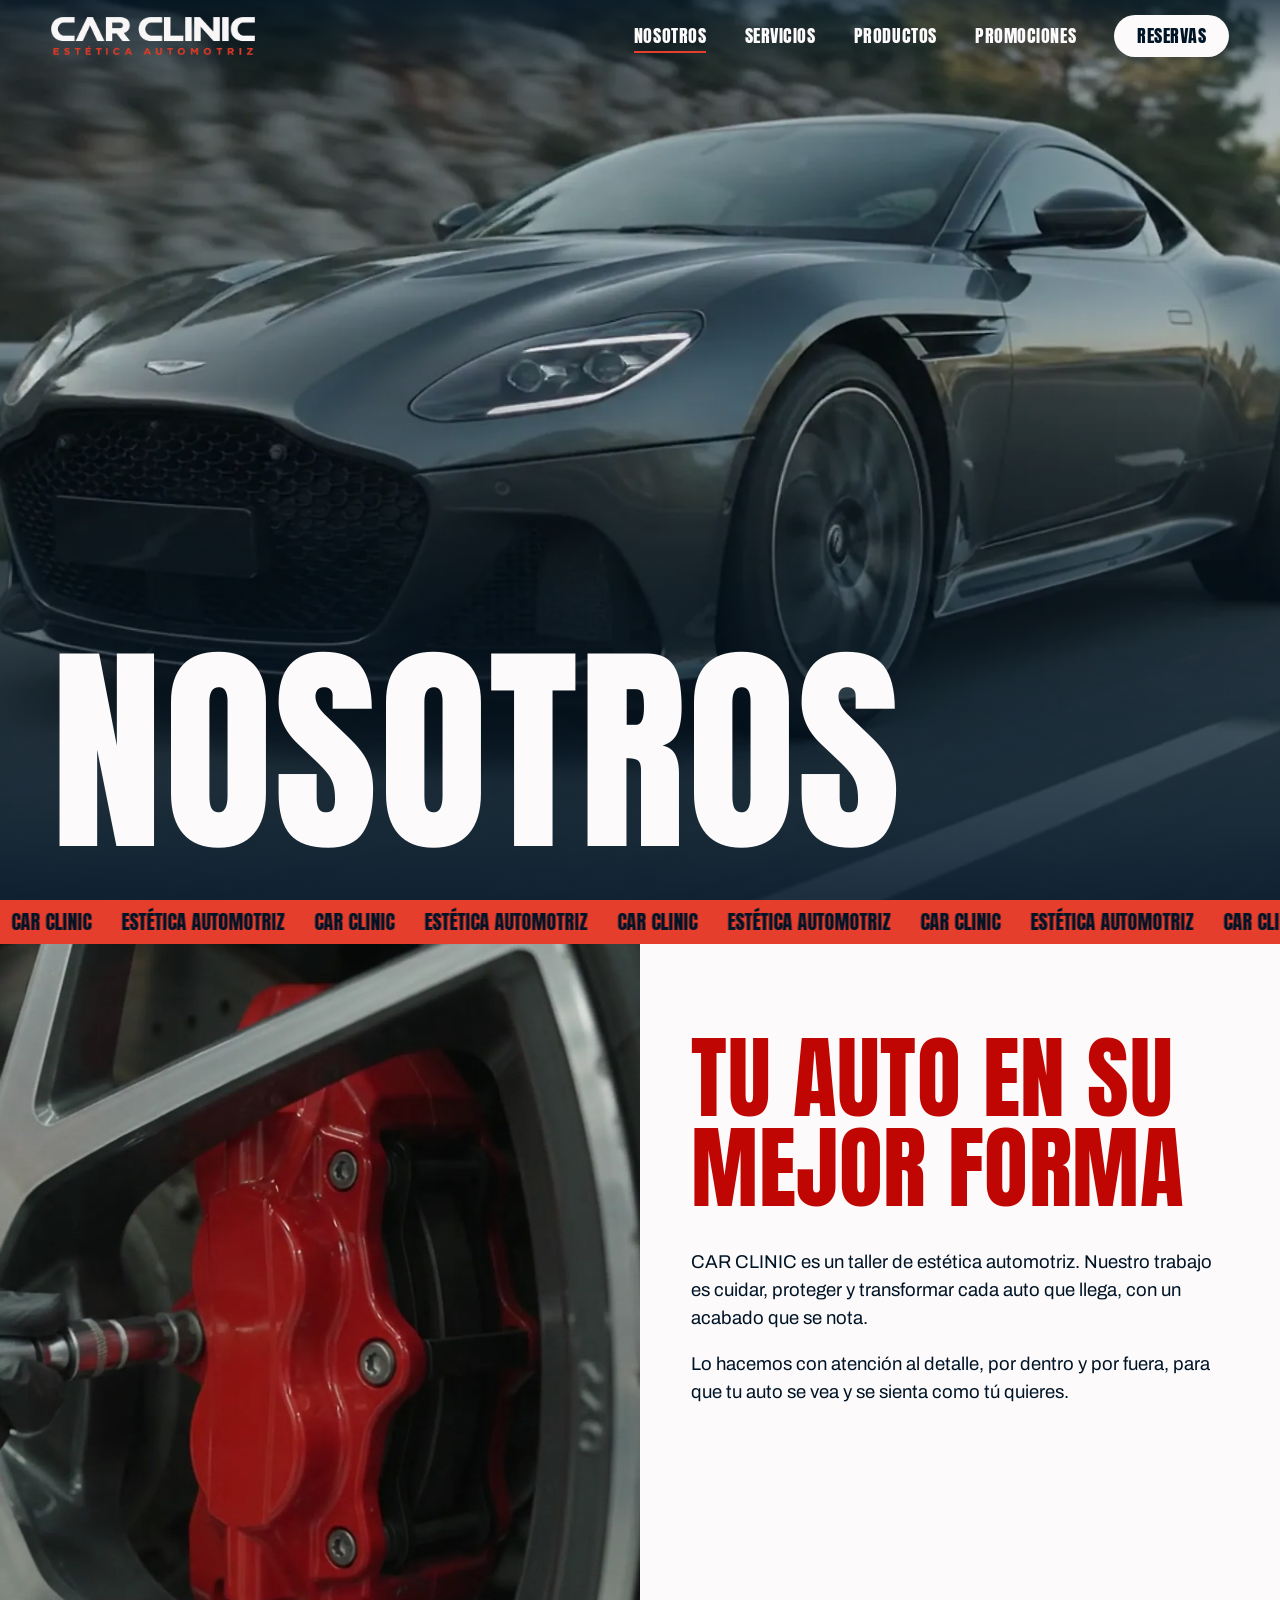
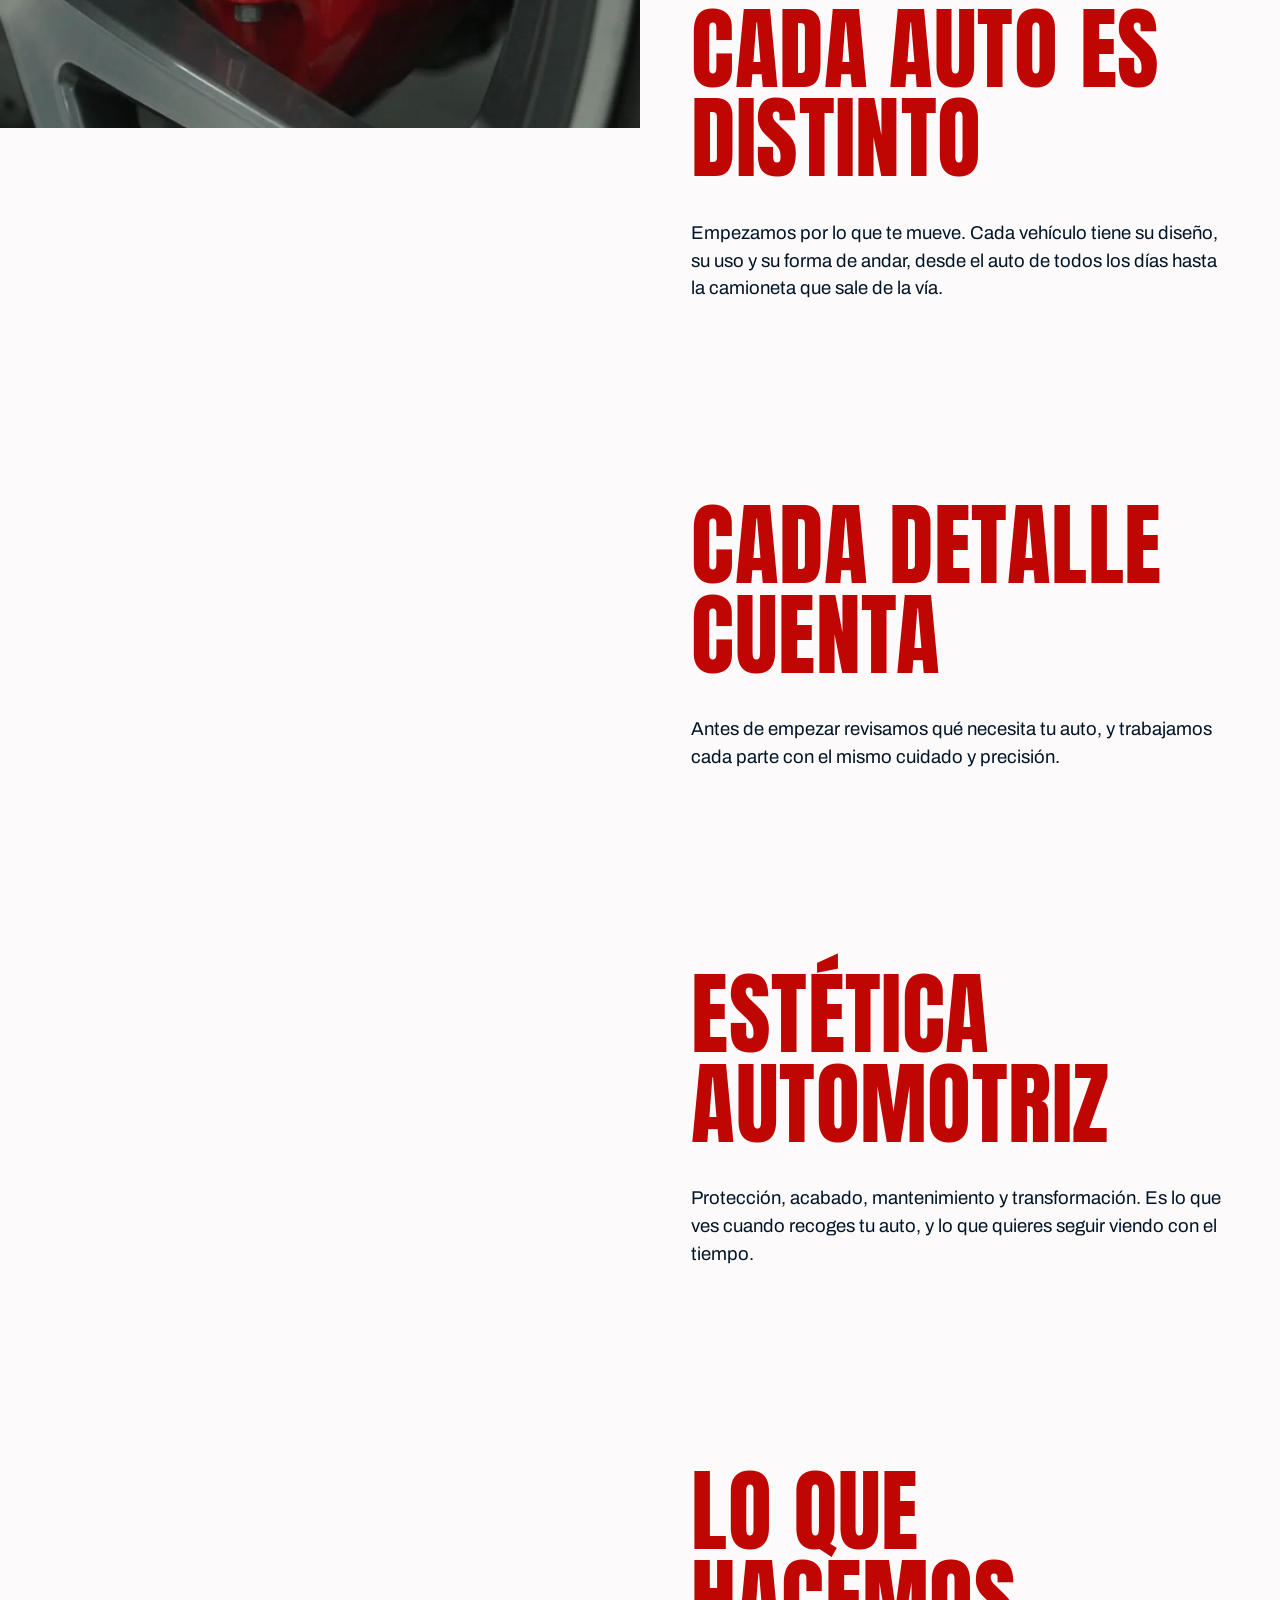
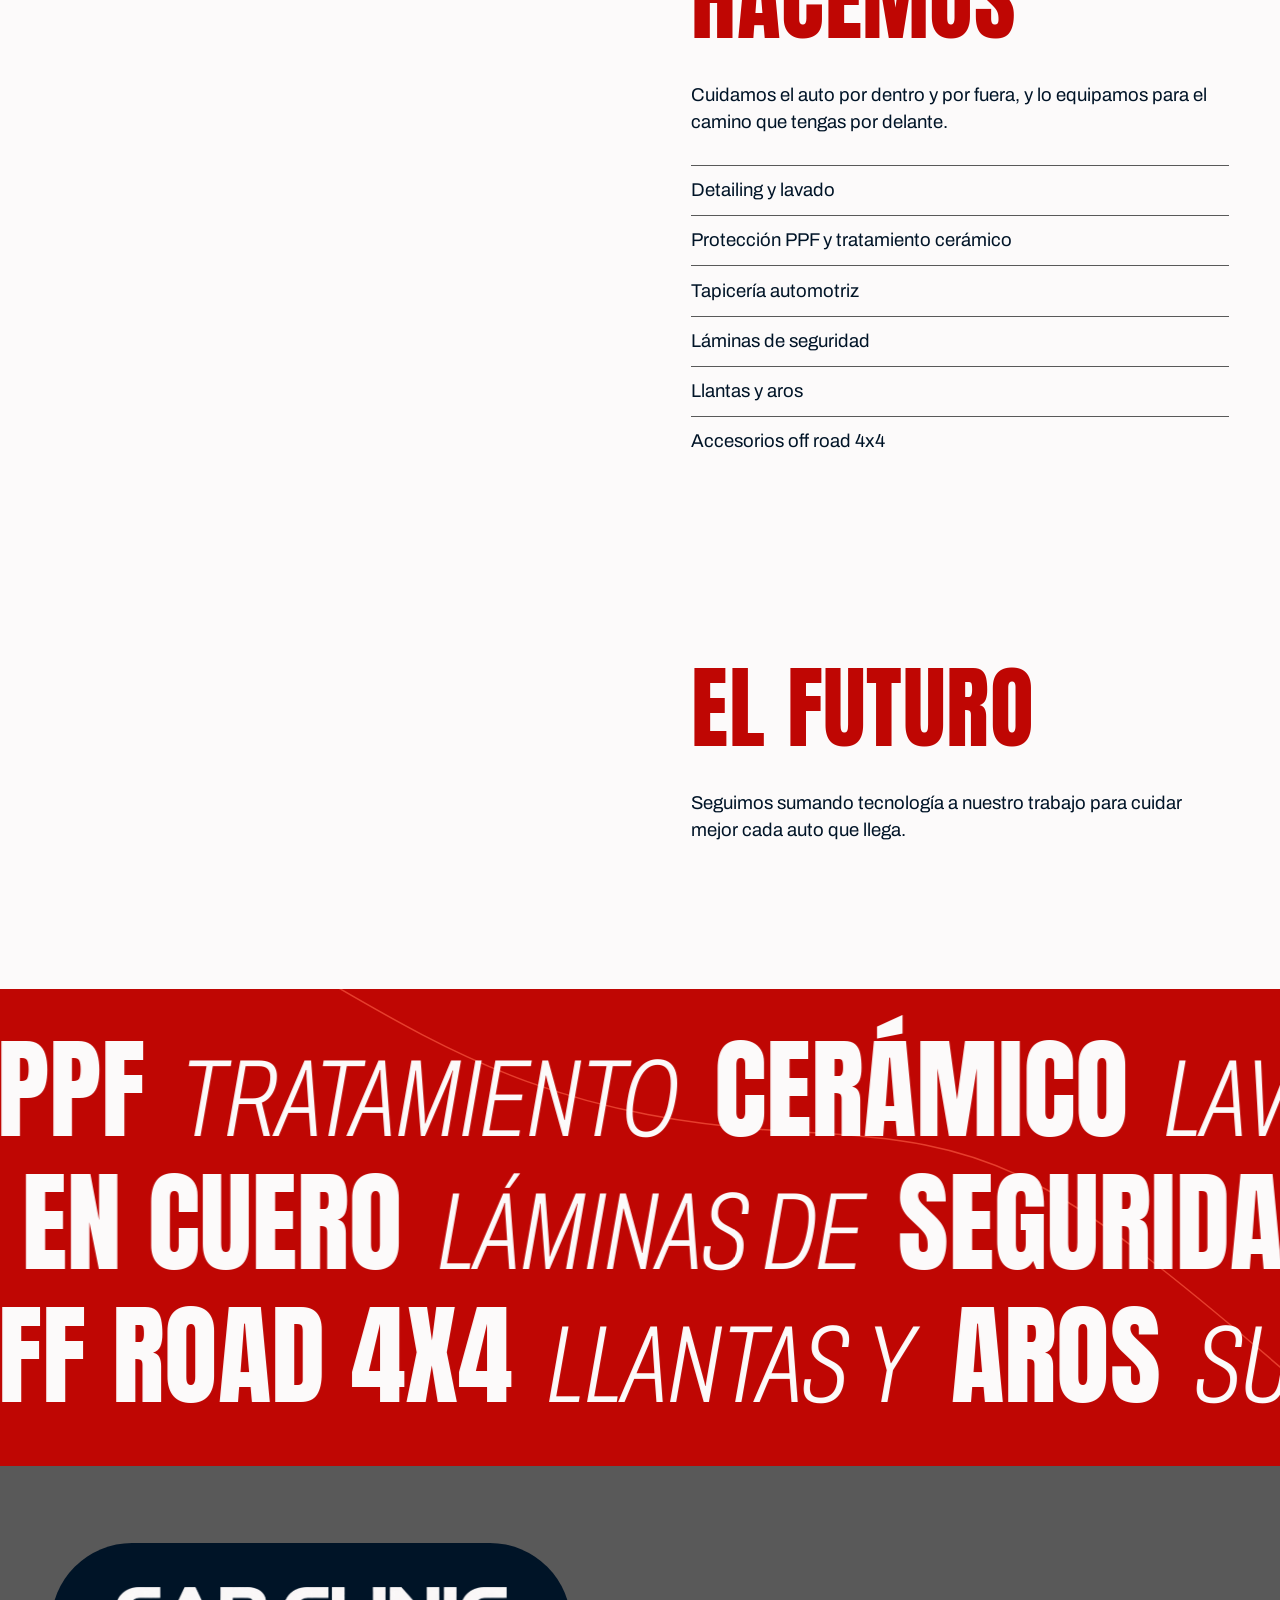
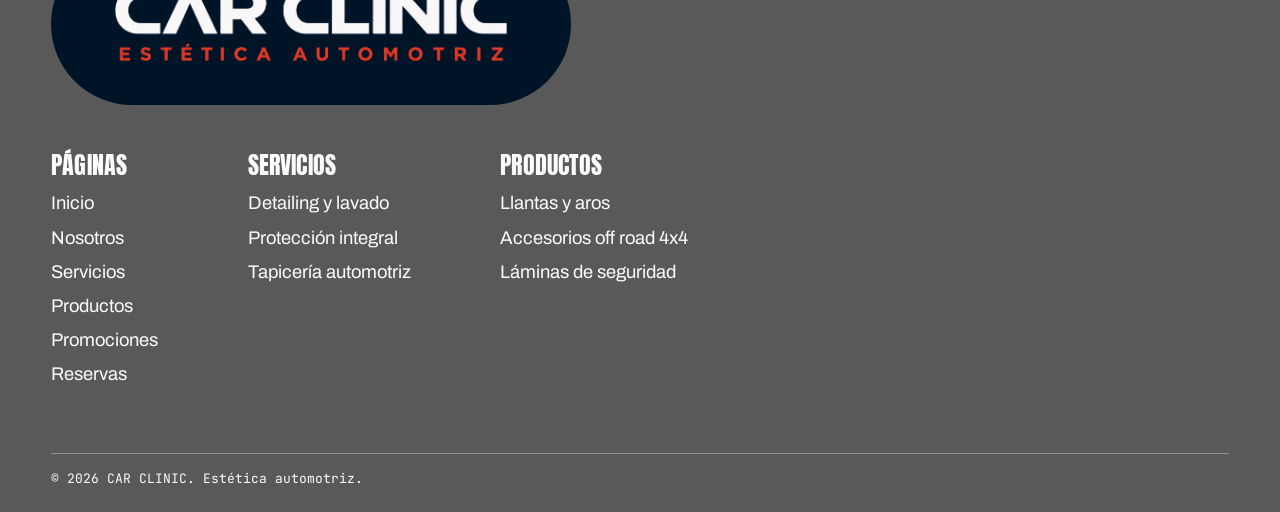
==== commit ac4e10a6: "Agrega la página de Productos y ajusta el sitio según revisión Los textos dejan la idea de clínica p" ====
--- a/nosotros.html
+++ b/nosotros.html
@@ -4,7 +4,7 @@
 <meta charset="utf-8">
 <meta name="viewport" content="width=device-width, initial-scale=1">
 <title>Nosotros | CAR CLINIC</title>
-<meta name="description" content="CAR CLINIC es estética automotriz con mentalidad de clínica: protección, precisión y cuidado para tu auto.">
+<meta name="description" content="CAR CLINIC es un taller de estética automotriz: protección, precisión y cuidado para tu auto.">
 <meta name="theme-color" content="#001427">
 <link rel="icon" type="image/png" href="assets/img/favicon.png">
 <link rel="preload" href="assets/fonts/anton-latin-400-normal.woff2" as="font" type="font/woff2" crossorigin>
@@ -37,17 +37,17 @@
   <figure class="story__media"><img src="assets/img/nosotros-sticky.webp" width="1152" height="1440" alt="Técnico trabajando en un aro junto a una mordaza de freno roja"></figure>
   <div class="story__text">
     <article class="story__block">
-      <h2 class="display">Una clínica para tu auto</h2>
-      <p>CAR CLINIC parte de una idea simple: un auto merece la misma atención que un paciente en una clínica. Se revisa, se entiende qué necesita y se trata con precisión.</p>
-      <p>Por eso no hablamos de arreglar por arreglar. Hablamos de proteger, cuidar y transformar, con un acabado que se nota.</p>
+      <h2 class="display">Tu auto en su mejor forma</h2>
+      <p>CAR CLINIC es un taller de estética automotriz. Nuestro trabajo es cuidar, proteger y transformar cada auto que llega, con un acabado que se nota.</p>
+      <p>Lo hacemos con atención al detalle, por dentro y por fuera, para que tu auto se vea y se sienta como tú quieres.</p>
     </article>
     <article class="story__block">
-      <h2 class="display">Car</h2>
+      <h2 class="display">Cada auto es distinto</h2>
       <p>Empezamos por lo que te mueve. Cada vehículo tiene su diseño, su uso y su forma de andar, desde el auto de todos los días hasta la camioneta que sale de la vía.</p>
     </article>
     <article class="story__block">
-      <h2 class="display">Clinic</h2>
-      <p>Precisión, diagnóstico, cuidado y restauración. Antes de tocar tu auto miramos qué necesita de verdad, y trabajamos cada detalle con el mismo criterio.</p>
+      <h2 class="display">Cada detalle cuenta</h2>
+      <p>Antes de empezar revisamos qué necesita tu auto, y trabajamos cada parte con el mismo cuidado y precisión.</p>
     </article>
     <article class="story__block">
       <h2 class="display">Estética automotriz</h2>
@@ -101,6 +101,14 @@
           <li><a href="servicios.html#tapiceria">Tapicería automotriz</a></li>
         </ul>
       </div>
+      <div>
+        <h2 class="display">Productos</h2>
+        <ul>
+          <li><a href="productos.html#llantas">Llantas y aros</a></li>
+          <li><a href="productos.html#accesorios">Accesorios off road 4x4</a></li>
+          <li><a href="productos.html#laminas">Láminas de seguridad</a></li>
+        </ul>
+      </div>
     </div>
   </div>
   <p class="site-footer__legal mono">© 2026 CAR CLINIC. Estética automotriz.</p>
--- a/assets/css/main.css
+++ b/assets/css/main.css
@@ -152,20 +152,11 @@
 .gate__door { position: absolute; inset: 0; background: var(--navy); will-change: clip-path; }
 .gate__door video { width: 100%; height: 100%; object-fit: cover; }
 .gate__shade { position: absolute; inset: 0; background: radial-gradient(ellipse at center, rgba(0, 20, 39, .62), rgba(0, 20, 39, .3) 72%); }
-.gate__slats {
-  position: absolute; inset: 0; opacity: 0;
-  background: repeating-linear-gradient(to bottom, rgba(0, 20, 39, 0) 0 30px, rgba(0, 20, 39, .7) 30px 33px, rgba(252, 250, 250, .16) 33px 35px);
-}
 .gate__title { position: absolute; inset: 0; display: flex; flex-direction: column; align-items: center; justify-content: center; gap: clamp(1rem, 2.5vw, 2rem); padding: var(--header-h) var(--gutter) 0; color: var(--paper); text-align: center; }
 .gate__title h1 { width: min(68vw, 980px); }
 .gate__title h1 img { width: 100%; }
 .gate__phrase { font-size: clamp(1.125rem, 2.2vw, 2.125rem); font-weight: 500; font-stretch: 112%; line-height: 1.25; }
 .gate__cue { position: absolute; left: 0; right: 0; bottom: 1.25rem; color: var(--paper); text-align: center; }
-.gate__edge {
-  position: absolute; left: 0; right: 0; bottom: 0; height: clamp(64px, 12vh, 120px); opacity: 0;
-  background: repeating-linear-gradient(to bottom, var(--navy) 0 11px, var(--gray) 11px 13px);
-  border-bottom: 10px solid var(--coral);
-}
 
 @media (max-width: 900px) {
   .gate__about { grid-template-columns: 1fr; grid-template-rows: auto minmax(0, 1fr); }
@@ -248,14 +239,7 @@
 [data-countdown][data-state='past'] { display: none; }
 
 .pistons { position: absolute; inset: 0; z-index: 1; display: grid; grid-template-columns: repeat(4, 1fr); pointer-events: none; }
-.pistons i {
-  display: block;
-  background:
-    linear-gradient(to bottom, var(--coral) 0 16px, transparent 16px 24px, var(--gray) 24px 27px, transparent 27px 37px, var(--gray) 37px 40px, transparent 40px 50px, var(--gray) 50px 53px, transparent 53px) top / 100% 60px no-repeat,
-    var(--navy);
-  border-inline: 1px solid var(--gray);
-  will-change: transform;
-}
+.pistons i { display: block; margin-right: -1px; background: var(--navy); will-change: transform; }
 
 .reserve { --heat: 0; position: absolute; inset: 0; z-index: 2; display: grid; grid-template-rows: auto 1fr auto; justify-items: center; align-items: center; padding: calc(var(--header-h) + 1rem) var(--gutter) clamp(1rem, 3vh, 2rem); background: var(--navy); color: var(--paper); text-align: center; visibility: hidden; }
 .reserve::before { content: ''; position: absolute; inset: 0; background: radial-gradient(circle at 50% 54%, var(--coral), rgba(191, 6, 3, .5) 30%, rgba(0, 20, 39, 0) 62%); opacity: calc(var(--heat) * .75); pointer-events: none; }
@@ -323,9 +307,9 @@
   .duo__row--flip .duo__media { order: 0; }
 }
 
-.wipes { position: relative; height: 520svh; background: var(--navy); color: var(--paper); }
+.wipes { position: relative; height: calc(var(--steps, 5) * 104svh); background: var(--navy); color: var(--paper); }
 .wipes__stage { position: sticky; top: 0; height: 100svh; overflow: hidden; }
-.wipes__head { position: absolute; left: var(--gutter); top: calc(var(--header-h) + clamp(1.5rem, 5vh, 3rem)); width: calc(50% - 2 * var(--gutter)); }
+.wipes__head { position: absolute; z-index: 1; left: var(--gutter); top: calc(var(--header-h) + clamp(1.5rem, 5vh, 3rem)); width: calc(50% - 2 * var(--gutter)); }
 .wipes__head h2 { font-size: clamp(3rem, 6.5vw, 7.5rem); }
 .wipes__index { margin-top: 1.25rem; }
 .wipes__index li { padding: .15em 0; color: var(--sage); transition: color .25s; }
@@ -334,12 +318,15 @@
 .wipes__step figure { position: absolute; left: 50%; right: 0; top: 0; bottom: 0; }
 .wipes__step img { width: 100%; height: 100%; object-fit: cover; }
 .wipes__text { position: absolute; left: var(--gutter); bottom: clamp(2rem, 7vh, 4.5rem); width: calc(50% - 2 * var(--gutter)); }
-.wipes__text h3 { font-size: clamp(2.25rem, 4.2vw, 4.75rem); }
+.wipes__text h3 { font-size: clamp(2.25rem, 4.2vw, 4.75rem); color: var(--coral); }
+.wipes--flip .wipes__step figure { left: 0; right: 50%; }
+.wipes--flip .wipes__head, .wipes--flip .wipes__text { left: calc(50% + var(--gutter)); }
 .wipes__text p { max-width: 26em; margin-top: .5em; font-size: clamp(1.0625rem, 1.4vw, 1.375rem); }
 @media (max-width: 900px) {
   .wipes { height: auto; padding: clamp(4rem, 10vh, 6rem) var(--gutter); }
   .wipes__stage { position: static; height: auto; overflow: visible; }
   .wipes__head { position: static; width: auto; margin-bottom: 2rem; }
+  .wipes--flip .wipes__step figure { left: auto; right: auto; }
   .wipes__index { display: none; }
   .wipes__step { position: static; }
   .wipes__step + .wipes__step { margin-top: 3rem; }
@@ -351,6 +338,7 @@
 .panels__title { margin-bottom: clamp(2rem, 5vh, 3.5rem); font-size: clamp(3.25rem, 9.6vw, 11.5rem); }
 .panels__grid { display: grid; grid-template-columns: repeat(3, 1fr); gap: clamp(1.25rem, 2.5vw, 2.5rem); }
 .panels__grid img { width: 100%; aspect-ratio: 3 / 4; object-fit: cover; }
+.panels--wide .panels__grid img { aspect-ratio: 4 / 3; }
 .panels__grid h3 { margin: .7em 0 .3em; font-size: clamp(2rem, 3vw, 3.25rem); color: var(--red); }
 .panels__grid li { padding: .5em 0; border-top: 1px solid var(--gray); }
 .panels__grid li b { display: block; font-weight: 600; }
@@ -423,19 +411,13 @@
 @media (hover: hover) { .bf-tile:hover img { transform: scale(1.06); } }
 @media (max-width: 760px) { .bf-lines__grid { grid-template-columns: 1fr; } .bf-tile { aspect-ratio: 4 / 3; } }
 
-/* Productos */
-.closed { position: relative; display: flex; align-items: center; min-height: 100svh; overflow: hidden; padding: calc(var(--header-h) + 2rem) var(--gutter) 3rem; background: var(--navy); color: var(--paper); }
-.closed img { position: absolute; inset: 0; width: 100%; height: 100%; object-fit: cover; opacity: .32; }
-.closed__inner { position: relative; display: flex; flex-direction: column; align-items: flex-start; gap: clamp(1.5rem, 4vh, 2.5rem); }
-.closed h1 { max-width: 13em; font-size: clamp(3.25rem, 9.4vw, 11rem); line-height: 1.02; }
-
 /* Movimiento reducido */
 .reduce .orbit__ring { animation: none; }
 .reduce .gate, .reduce .engine, .reduce .wipes { height: auto; }
 .reduce .gate__stage, .reduce .engine__stage, .reduce .wipes__stage { position: static; height: auto; overflow: visible; }
 .reduce .gate__door { position: relative; height: 100svh; }
 .reduce .gate__about { position: relative; min-height: 100svh; }
-.reduce .gate__edge, .reduce .pistons { display: none; }
+.reduce .pistons { display: none; }
 .reduce .promo { position: relative; min-height: 100svh; }
 .reduce .reserve { position: relative; min-height: 100svh; visibility: visible; }
 .reduce .wipes__head, .reduce .wipes__step, .reduce .wipes__text { position: static; width: auto; }
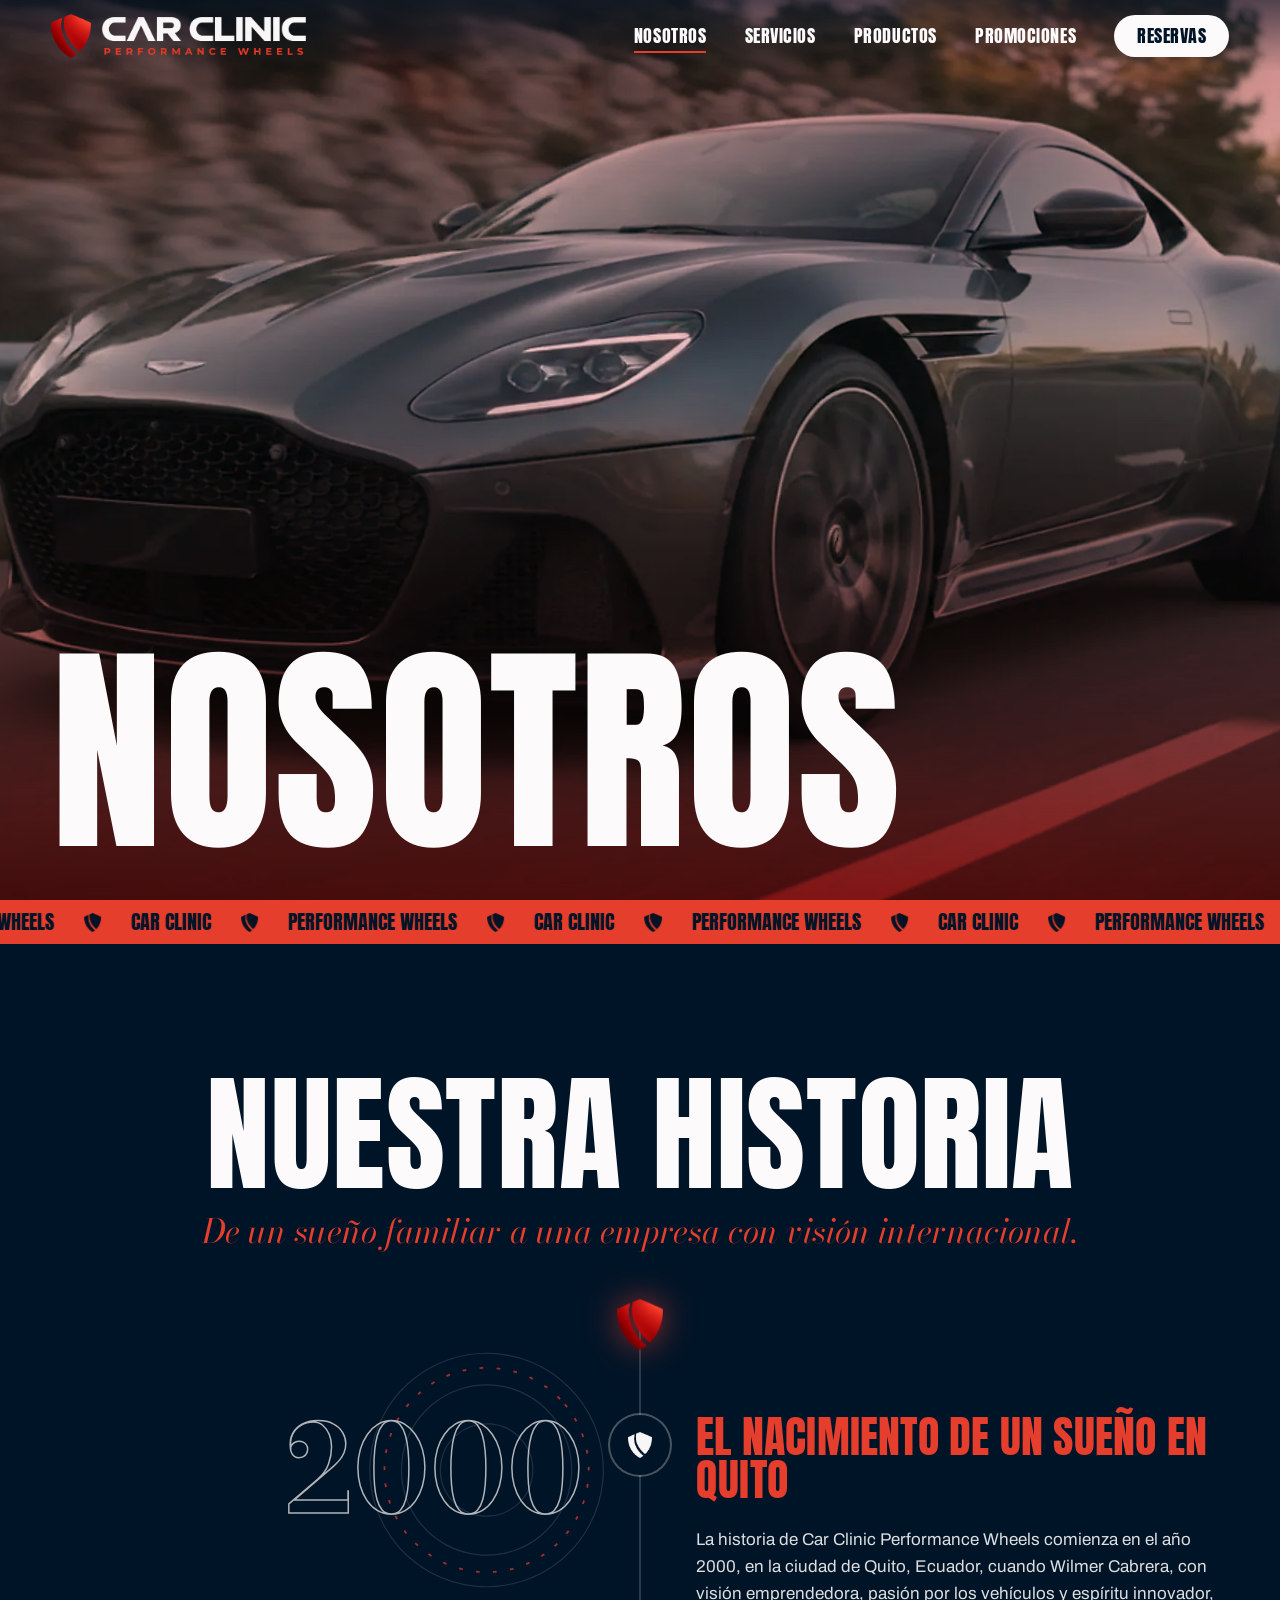
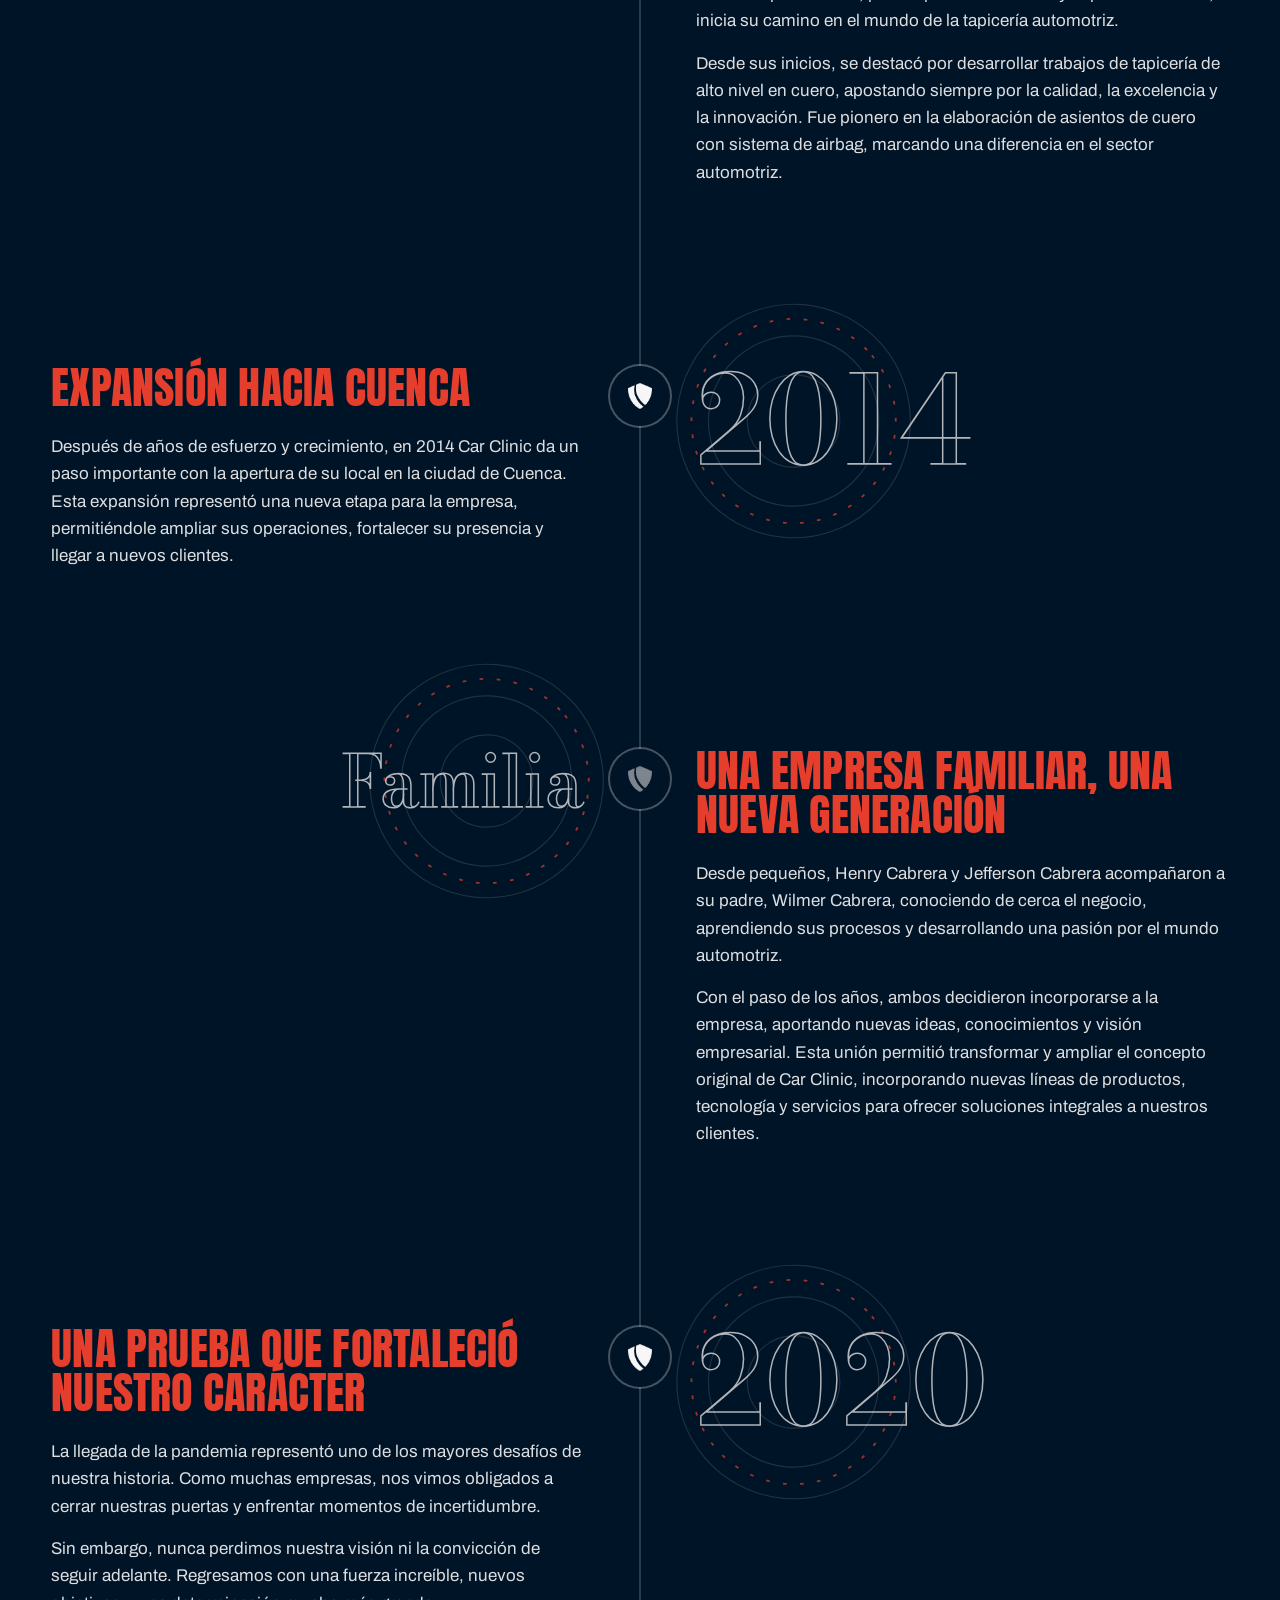
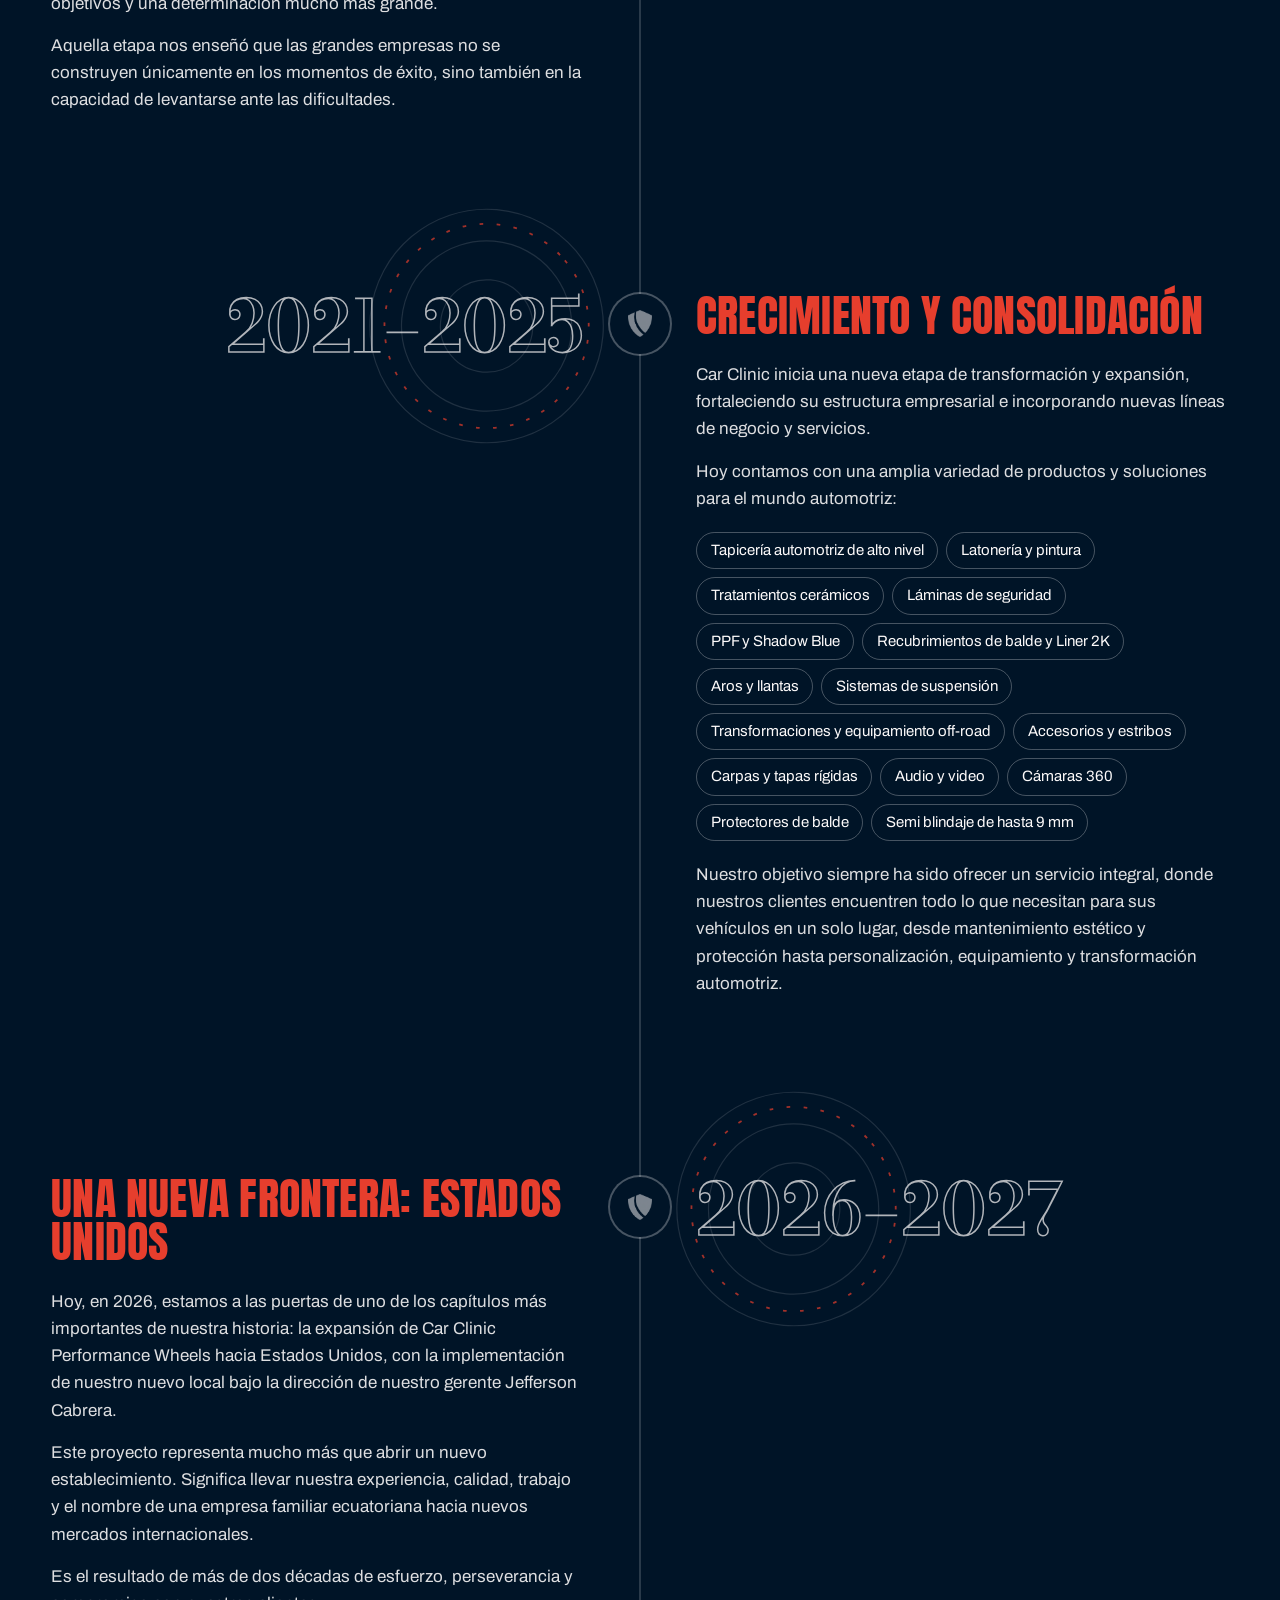
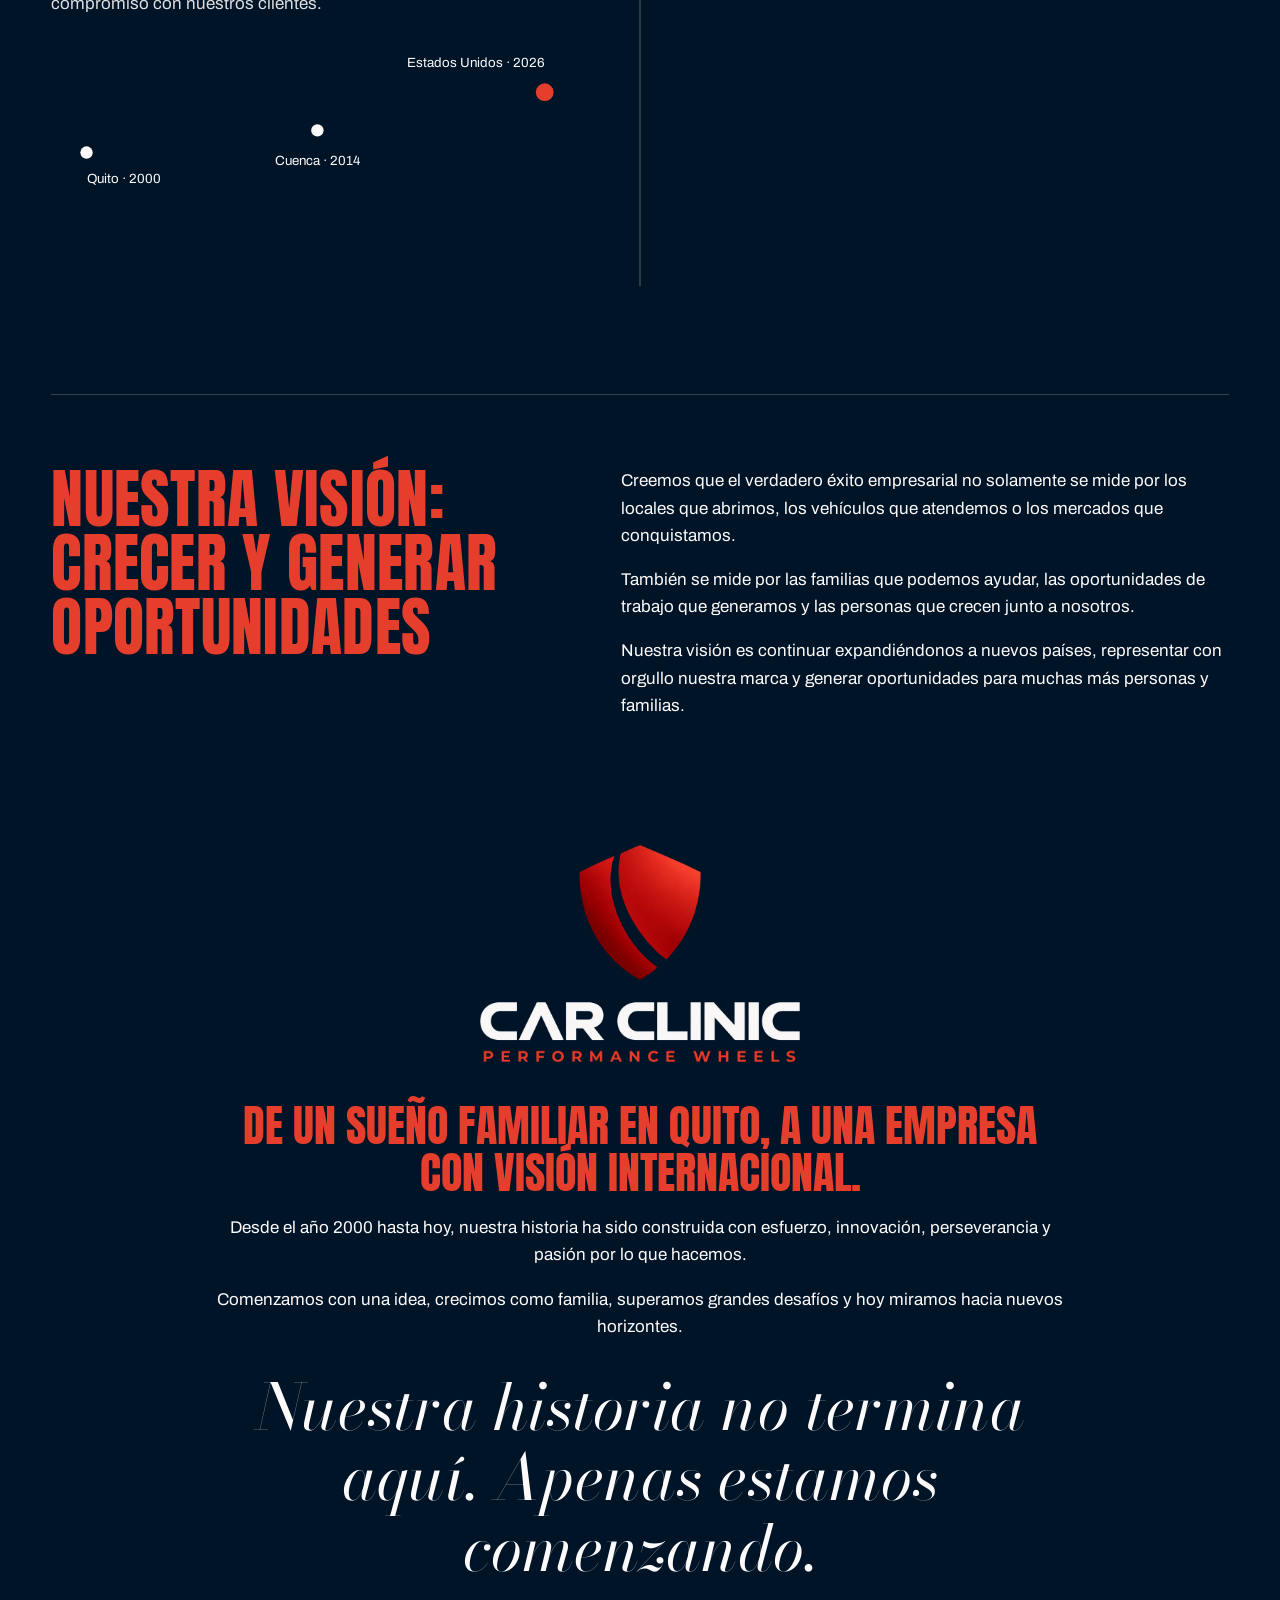
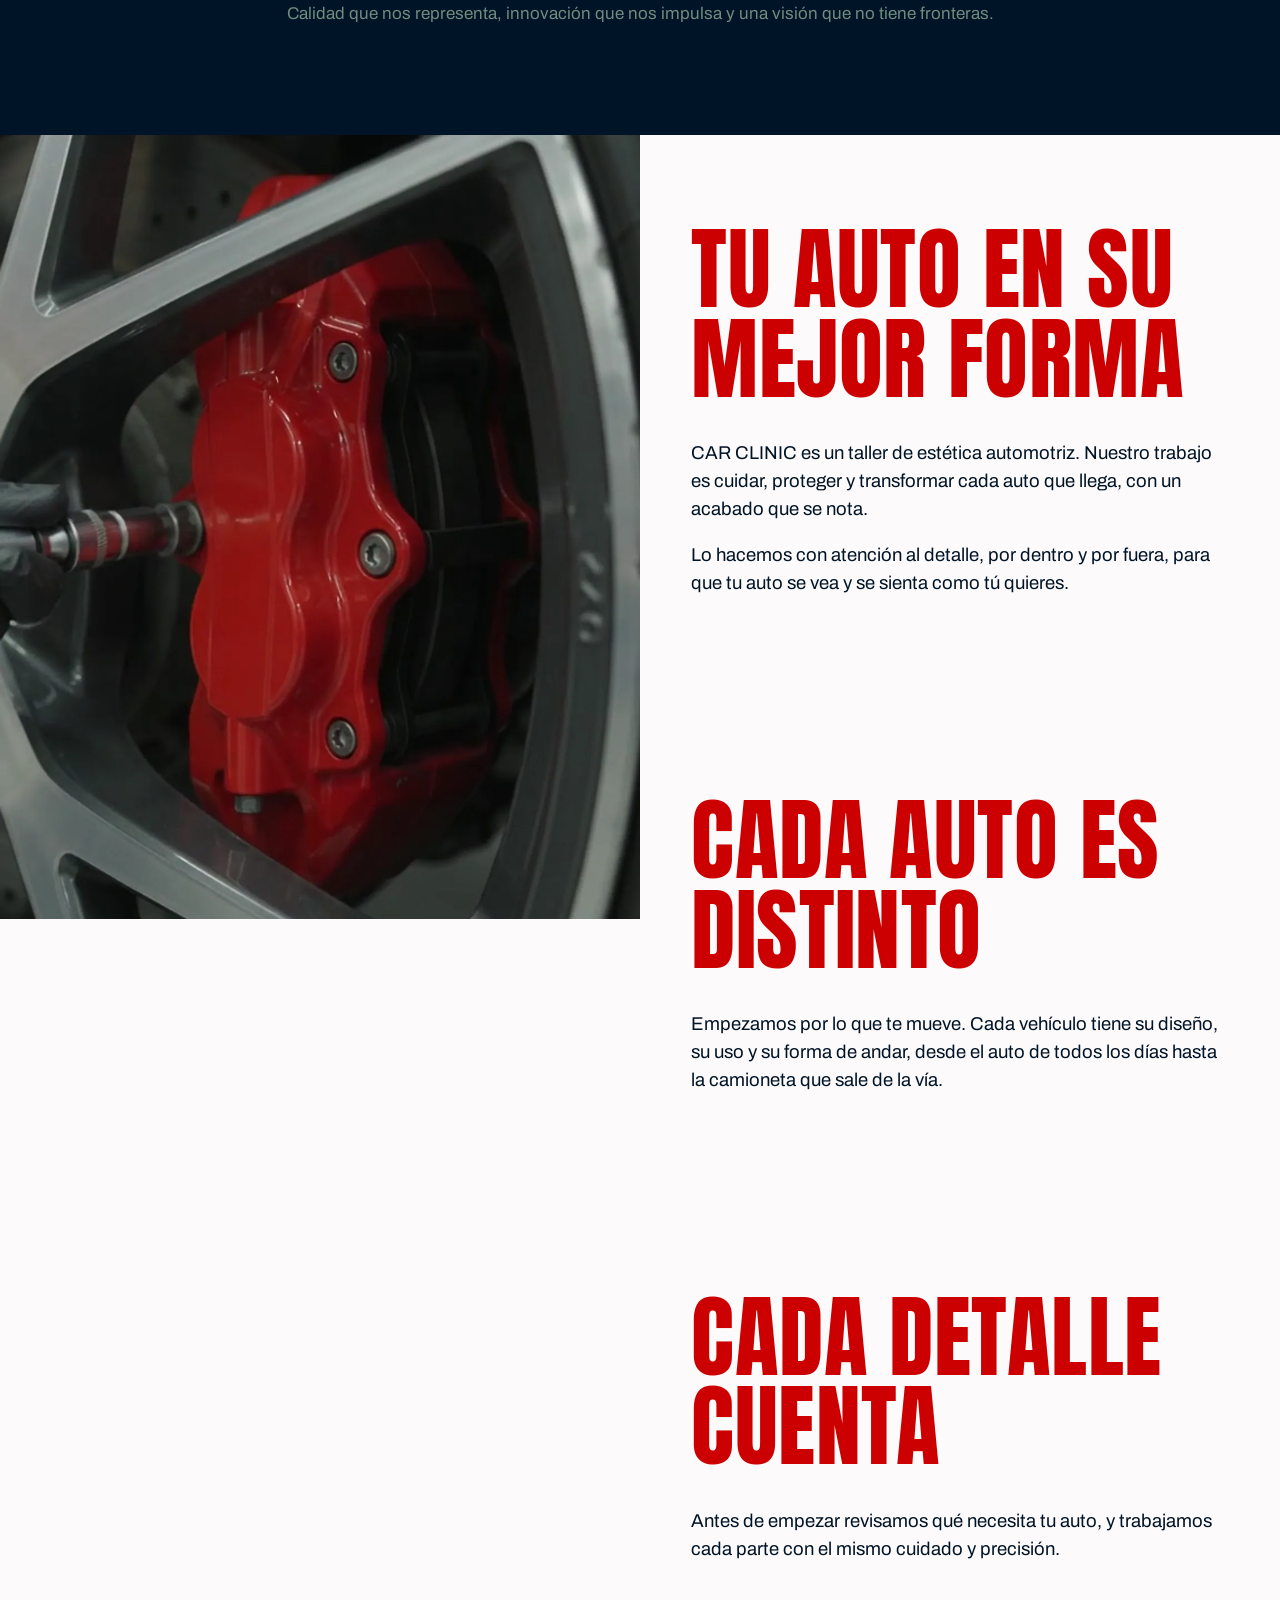
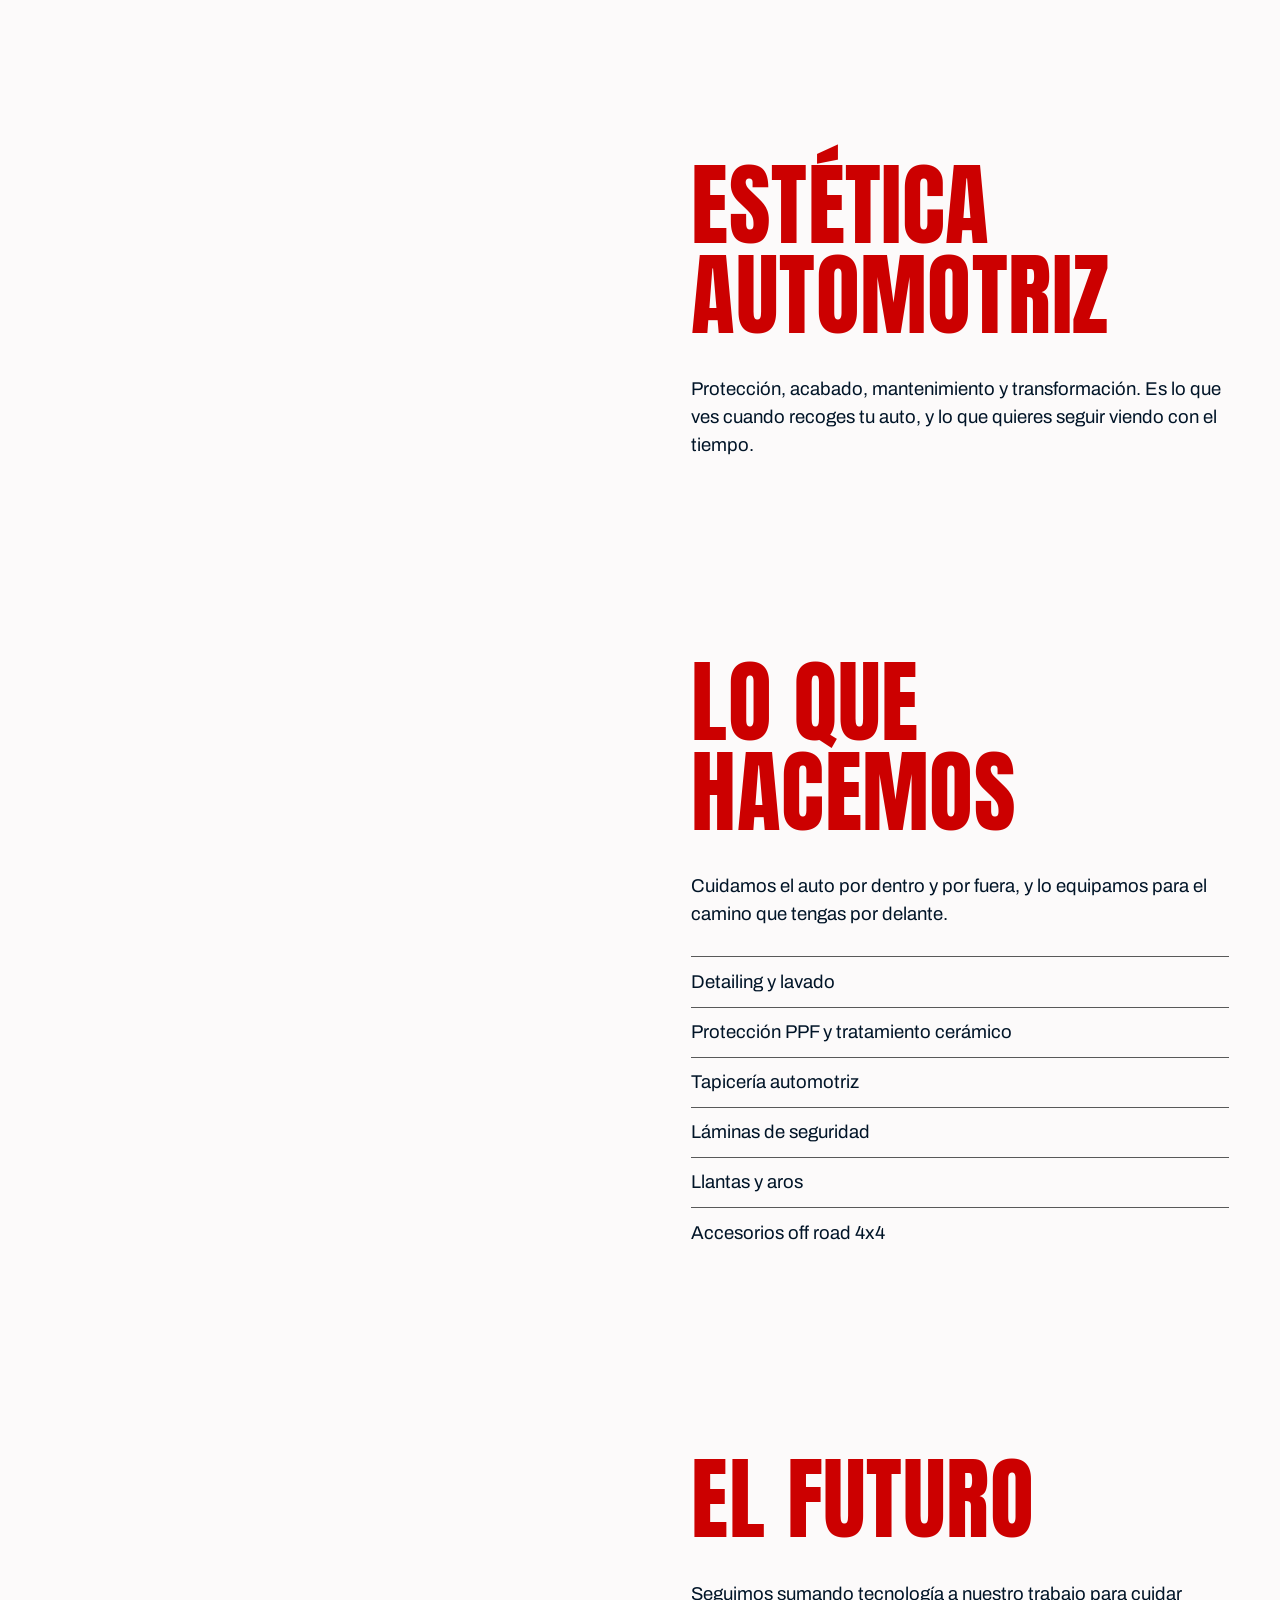
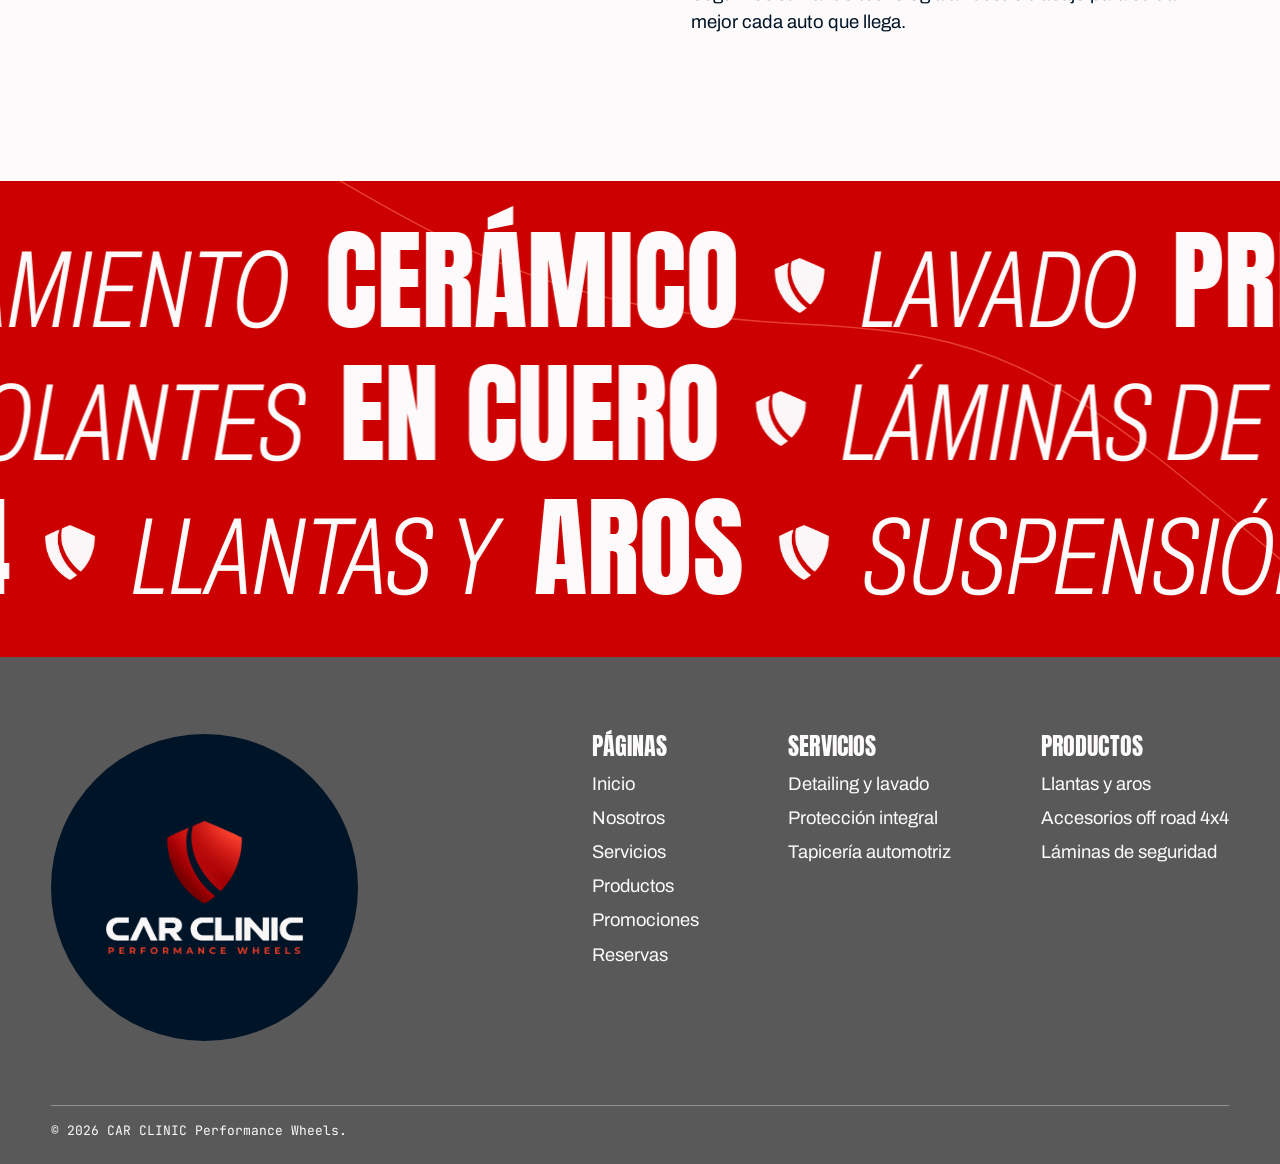
==== commit 7e0c7c6f: "Actualiza la marca a Performance Wheels y suma la historia de la empresa El cliente renombró el desc" ====
--- a/nosotros.html
+++ b/nosotros.html
@@ -10,10 +10,10 @@
 <link rel="preload" href="assets/fonts/anton-latin-400-normal.woff2" as="font" type="font/woff2" crossorigin>
 <link rel="stylesheet" href="assets/css/main.css">
 </head>
-<body>
+<body class="tint-red">
 <a class="skip" href="#contenido">Saltar al contenido</a>
 <header class="site-header">
-  <a class="brand" href="index.html"><img src="assets/img/logo-sm.webp" width="520" height="97" alt="CAR CLINIC, inicio"></a>
+  <a class="brand" href="index.html"><img class="brand__shield" src="assets/img/escudo.webp" width="217" height="240" alt=""><img src="assets/img/logo-sm.webp" width="520" height="97" alt="CAR CLINIC, inicio"></a>
   <button class="nav-toggle" type="button" aria-expanded="false" aria-controls="menu" aria-label="Abrir menú"><span></span><span></span></button>
   <nav class="site-nav" id="menu" aria-label="Principal">
     <ul>
@@ -31,8 +31,129 @@
   <h1 class="page-hero__title display"><span class="mask"><span data-rise>Nosotros</span></span></h1>
 </section>
 <div class="strip" aria-hidden="true">
-  <div class="strip__row" data-ticker data-speed="60"><div class="ticker__track"><div class="ticker__group"><span>CAR CLINIC</span><span>Estética automotriz</span><span>CAR CLINIC</span><span>Estética automotriz</span><span>CAR CLINIC</span><span>Estética automotriz</span><span>CAR CLINIC</span><span>Estética automotriz</span><span>CAR CLINIC</span><span>Estética automotriz</span><span>CAR CLINIC</span><span>Estética automotriz</span><span>CAR CLINIC</span><span>Estética automotriz</span><span>CAR CLINIC</span><span>Estética automotriz</span></div></div></div>
+  <div class="strip__row" data-ticker data-speed="60"><div class="ticker__track"><div class="ticker__group"><span>CAR CLINIC</span><img class="t-shield" src="assets/img/escudo-navy.webp" width="145" height="160" alt=""><span>Performance Wheels</span><img class="t-shield" src="assets/img/escudo-navy.webp" width="145" height="160" alt=""><span>CAR CLINIC</span><img class="t-shield" src="assets/img/escudo-navy.webp" width="145" height="160" alt=""><span>Performance Wheels</span><img class="t-shield" src="assets/img/escudo-navy.webp" width="145" height="160" alt=""><span>CAR CLINIC</span><img class="t-shield" src="assets/img/escudo-navy.webp" width="145" height="160" alt=""><span>Performance Wheels</span><img class="t-shield" src="assets/img/escudo-navy.webp" width="145" height="160" alt=""><span>CAR CLINIC</span><img class="t-shield" src="assets/img/escudo-navy.webp" width="145" height="160" alt=""><span>Performance Wheels</span><img class="t-shield" src="assets/img/escudo-navy.webp" width="145" height="160" alt=""><span>CAR CLINIC</span><img class="t-shield" src="assets/img/escudo-navy.webp" width="145" height="160" alt=""><span>Performance Wheels</span><img class="t-shield" src="assets/img/escudo-navy.webp" width="145" height="160" alt=""><span>CAR CLINIC</span><img class="t-shield" src="assets/img/escudo-navy.webp" width="145" height="160" alt=""><span>Performance Wheels</span><img class="t-shield" src="assets/img/escudo-navy.webp" width="145" height="160" alt=""><span>CAR CLINIC</span><img class="t-shield" src="assets/img/escudo-navy.webp" width="145" height="160" alt=""><span>Performance Wheels</span><img class="t-shield" src="assets/img/escudo-navy.webp" width="145" height="160" alt=""><span>CAR CLINIC</span><img class="t-shield" src="assets/img/escudo-navy.webp" width="145" height="160" alt=""><span>Performance Wheels</span><img class="t-shield" src="assets/img/escudo-navy.webp" width="145" height="160" alt=""></div></div></div>
 </div>
+<section class="history" data-history aria-labelledby="historia-title">
+  <header class="history__intro">
+    <h2 class="display" id="historia-title">Nuestra historia</h2>
+    <p class="history__lede">De un sueño familiar a una empresa con visión internacional.</p>
+  </header>
+  <div class="history__track">
+    <div class="history__line" aria-hidden="true"><span class="history__fill"></span><img class="history__marker" src="assets/img/escudo.webp" width="217" height="240" alt=""></div>
+    <article class="milestone" data-side="right">
+      <div class="milestone__year">
+        <svg class="milestone__rings" viewBox="0 0 200 200" aria-hidden="true"><circle cx="100" cy="100" r="96"/><circle class="ring-accent" cx="100" cy="100" r="84"/><circle cx="100" cy="100" r="70"/><circle cx="100" cy="100" r="38"/></svg>
+        <span>2000</span>
+      </div>
+      <i class="milestone__node" aria-hidden="true"><img src="assets/img/escudo-blanco.webp" width="145" height="160" alt=""></i>
+      <div class="milestone__body">
+        <h3 class="display">El nacimiento de un sueño en Quito</h3>
+        <p>La historia de Car Clinic Performance Wheels comienza en el año 2000, en la ciudad de Quito, Ecuador, cuando Wilmer Cabrera, con visión emprendedora, pasión por los vehículos y espíritu innovador, inicia su camino en el mundo de la tapicería automotriz.</p>
+        <p>Desde sus inicios, se destacó por desarrollar trabajos de tapicería de alto nivel en cuero, apostando siempre por la calidad, la excelencia y la innovación. Fue pionero en la elaboración de asientos de cuero con sistema de airbag, marcando una diferencia en el sector automotriz.</p>
+      </div>
+    </article>
+    <article class="milestone" data-side="left">
+      <div class="milestone__year">
+        <svg class="milestone__rings" viewBox="0 0 200 200" aria-hidden="true"><circle cx="100" cy="100" r="96"/><circle class="ring-accent" cx="100" cy="100" r="84"/><circle cx="100" cy="100" r="70"/><circle cx="100" cy="100" r="38"/></svg>
+        <span>2014</span>
+      </div>
+      <i class="milestone__node" aria-hidden="true"><img src="assets/img/escudo-blanco.webp" width="145" height="160" alt=""></i>
+      <div class="milestone__body">
+        <h3 class="display">Expansión hacia Cuenca</h3>
+        <p>Después de años de esfuerzo y crecimiento, en 2014 Car Clinic da un paso importante con la apertura de su local en la ciudad de Cuenca. Esta expansión representó una nueva etapa para la empresa, permitiéndole ampliar sus operaciones, fortalecer su presencia y llegar a nuevos clientes.</p>
+      </div>
+    </article>
+    <article class="milestone" data-side="right">
+      <div class="milestone__year milestone__year--small">
+        <svg class="milestone__rings" viewBox="0 0 200 200" aria-hidden="true"><circle cx="100" cy="100" r="96"/><circle class="ring-accent" cx="100" cy="100" r="84"/><circle cx="100" cy="100" r="70"/><circle cx="100" cy="100" r="38"/></svg>
+        <span>Familia</span>
+      </div>
+      <i class="milestone__node" aria-hidden="true"><img src="assets/img/escudo-blanco.webp" width="145" height="160" alt=""></i>
+      <div class="milestone__body">
+        <h3 class="display">Una empresa familiar, una nueva generación</h3>
+        <p>Desde pequeños, Henry Cabrera y Jefferson Cabrera acompañaron a su padre, Wilmer Cabrera, conociendo de cerca el negocio, aprendiendo sus procesos y desarrollando una pasión por el mundo automotriz.</p>
+        <p>Con el paso de los años, ambos decidieron incorporarse a la empresa, aportando nuevas ideas, conocimientos y visión empresarial. Esta unión permitió transformar y ampliar el concepto original de Car Clinic, incorporando nuevas líneas de productos, tecnología y servicios para ofrecer soluciones integrales a nuestros clientes.</p>
+      </div>
+    </article>
+    <article class="milestone" data-side="left">
+      <div class="milestone__year">
+        <svg class="milestone__rings" viewBox="0 0 200 200" aria-hidden="true"><circle cx="100" cy="100" r="96"/><circle class="ring-accent" cx="100" cy="100" r="84"/><circle cx="100" cy="100" r="70"/><circle cx="100" cy="100" r="38"/></svg>
+        <span>2020</span>
+      </div>
+      <i class="milestone__node" aria-hidden="true"><img src="assets/img/escudo-blanco.webp" width="145" height="160" alt=""></i>
+      <div class="milestone__body">
+        <h3 class="display">Una prueba que fortaleció nuestro carácter</h3>
+        <p>La llegada de la pandemia representó uno de los mayores desafíos de nuestra historia. Como muchas empresas, nos vimos obligados a cerrar nuestras puertas y enfrentar momentos de incertidumbre.</p>
+        <p>Sin embargo, nunca perdimos nuestra visión ni la convicción de seguir adelante. Regresamos con una fuerza increíble, nuevos objetivos y una determinación mucho más grande.</p>
+        <p>Aquella etapa nos enseñó que las grandes empresas no se construyen únicamente en los momentos de éxito, sino también en la capacidad de levantarse ante las dificultades.</p>
+      </div>
+    </article>
+    <article class="milestone" data-side="right">
+      <div class="milestone__year milestone__year--small">
+        <svg class="milestone__rings" viewBox="0 0 200 200" aria-hidden="true"><circle cx="100" cy="100" r="96"/><circle class="ring-accent" cx="100" cy="100" r="84"/><circle cx="100" cy="100" r="70"/><circle cx="100" cy="100" r="38"/></svg>
+        <span>2021–2025</span>
+      </div>
+      <i class="milestone__node" aria-hidden="true"><img src="assets/img/escudo-blanco.webp" width="145" height="160" alt=""></i>
+      <div class="milestone__body">
+        <h3 class="display">Crecimiento y consolidación</h3>
+        <p>Car Clinic inicia una nueva etapa de transformación y expansión, fortaleciendo su estructura empresarial e incorporando nuevas líneas de negocio y servicios.</p>
+        <p>Hoy contamos con una amplia variedad de productos y soluciones para el mundo automotriz:</p>
+        <ul class="chips">
+          <li style="--i: 0">Tapicería automotriz de alto nivel</li>
+          <li style="--i: 1">Latonería y pintura</li>
+          <li style="--i: 2">Tratamientos cerámicos</li>
+          <li style="--i: 3">Láminas de seguridad</li>
+          <li style="--i: 4">PPF y Shadow Blue</li>
+          <li style="--i: 5">Recubrimientos de balde y Liner 2K</li>
+          <li style="--i: 6">Aros y llantas</li>
+          <li style="--i: 7">Sistemas de suspensión</li>
+          <li style="--i: 8">Transformaciones y equipamiento off-road</li>
+          <li style="--i: 9">Accesorios y estribos</li>
+          <li style="--i: 10">Carpas y tapas rígidas</li>
+          <li style="--i: 11">Audio y video</li>
+          <li style="--i: 12">Cámaras 360</li>
+          <li style="--i: 13">Protectores de balde</li>
+          <li style="--i: 14">Semi blindaje de hasta 9 mm</li>
+        </ul>
+        <p>Nuestro objetivo siempre ha sido ofrecer un servicio integral, donde nuestros clientes encuentren todo lo que necesitan para sus vehículos en un solo lugar, desde mantenimiento estético y protección hasta personalización, equipamiento y transformación automotriz.</p>
+      </div>
+    </article>
+    <article class="milestone" data-side="left">
+      <div class="milestone__year milestone__year--small">
+        <svg class="milestone__rings" viewBox="0 0 200 200" aria-hidden="true"><circle cx="100" cy="100" r="96"/><circle class="ring-accent" cx="100" cy="100" r="84"/><circle cx="100" cy="100" r="70"/><circle cx="100" cy="100" r="38"/></svg>
+        <span>2026–2027</span>
+      </div>
+      <i class="milestone__node" aria-hidden="true"><img src="assets/img/escudo-blanco.webp" width="145" height="160" alt=""></i>
+      <div class="milestone__body">
+        <h3 class="display">Una nueva frontera: Estados Unidos</h3>
+        <p>Hoy, en 2026, estamos a las puertas de uno de los capítulos más importantes de nuestra historia: la expansión de Car Clinic Performance Wheels hacia Estados Unidos, con la implementación de nuestro nuevo local bajo la dirección de nuestro gerente Jefferson Cabrera.</p>
+        <p>Este proyecto representa mucho más que abrir un nuevo establecimiento. Significa llevar nuestra experiencia, calidad, trabajo y el nombre de una empresa familiar ecuatoriana hacia nuevos mercados internacionales.</p>
+        <p>Es el resultado de más de dos décadas de esfuerzo, perseverancia y compromiso con nuestros clientes.</p>
+        <svg class="route" viewBox="0 0 600 170" role="img" aria-label="Recorrido de Quito a Cuenca y a Estados Unidos">
+          <path class="route__path" d="M40 120 C 140 30, 240 40, 300 95 S 470 150, 556 52" pathLength="1"/>
+          <circle cx="40" cy="120" r="7"/><circle cx="300" cy="95" r="7"/><circle class="route__end" cx="556" cy="52" r="10"/>
+          <text x="40" y="154" text-anchor="start">Quito · 2000</text><text x="300" y="134" text-anchor="middle">Cuenca · 2014</text><text x="556" y="24" text-anchor="end">Estados Unidos · 2026</text>
+        </svg>
+      </div>
+    </article>
+  </div>
+  <div class="history__vision">
+    <h3 class="display">Nuestra visión: crecer y generar oportunidades</h3>
+    <div>
+      <p>Creemos que el verdadero éxito empresarial no solamente se mide por los locales que abrimos, los vehículos que atendemos o los mercados que conquistamos.</p>
+      <p>También se mide por las familias que podemos ayudar, las oportunidades de trabajo que generamos y las personas que crecen junto a nosotros.</p>
+      <p>Nuestra visión es continuar expandiéndonos a nuevos países, representar con orgullo nuestra marca y generar oportunidades para muchas más personas y familias.</p>
+    </div>
+  </div>
+  <div class="history__close">
+    <img src="assets/img/logo-escudo.webp" width="900" height="609" loading="lazy" alt="CAR CLINIC Performance Wheels">
+    <p class="history__tagline">De un sueño familiar en Quito, a una empresa con visión internacional.</p>
+    <p>Desde el año 2000 hasta hoy, nuestra historia ha sido construida con esfuerzo, innovación, perseverancia y pasión por lo que hacemos.</p>
+    <p>Comenzamos con una idea, crecimos como familia, superamos grandes desafíos y hoy miramos hacia nuevos horizontes.</p>
+    <p class="history__quote">Nuestra historia no termina aquí. Apenas estamos comenzando.</p>
+    <p class="history__sign">Calidad que nos representa, innovación que nos impulsa y una visión que no tiene fronteras.</p>
+  </div>
+</section>
 <section class="story">
   <figure class="story__media"><img src="assets/img/nosotros-sticky.webp" width="1152" height="1440" alt="Técnico trabajando en un aro junto a una mordaza de freno roja"></figure>
   <div class="story__text">
@@ -73,14 +194,14 @@
 </section>
 <section class="ticker" aria-label="Lo que ofrecemos">
   <svg class="ticker__road" viewBox="0 0 1440 400" preserveAspectRatio="none" aria-hidden="true"><path d="M360 -10 C 520 60, 640 110, 900 120 C 1120 128, 1180 150, 1460 330"/></svg>
-  <div class="ticker__row" data-ticker data-speed="46"><div class="ticker__track"><div class="ticker__group"><span class="t-thin">Protección</span><span class="t-bold">PPF</span><span class="t-thin">Tratamiento</span><span class="t-bold">Cerámico</span><span class="t-thin">Lavado</span><span class="t-bold">Premium</span><span class="t-thin">Detailing</span><span class="t-bold">Completo</span></div></div></div>
-  <div class="ticker__row" data-ticker="rev" data-speed="54"><div class="ticker__track"><div class="ticker__group"><span class="t-thin">Láminas de</span><span class="t-bold">Seguridad</span><span class="t-thin">Tapicería</span><span class="t-bold">A medida</span><span class="t-thin">Forros</span><span class="t-bold">Slimfit</span><span class="t-thin">Volantes</span><span class="t-bold">En cuero</span></div></div></div>
-  <div class="ticker__row" data-ticker data-speed="50"><div class="ticker__track"><div class="ticker__group"><span class="t-thin">Accesorios</span><span class="t-bold">Off road 4x4</span><span class="t-thin">Llantas y</span><span class="t-bold">Aros</span><span class="t-thin">Suspensión</span><span class="t-bold">Para camionetas</span><span class="t-thin">Roll bar y</span><span class="t-bold">Estribos</span></div></div></div>
+  <div class="ticker__row" data-ticker data-speed="46"><div class="ticker__track"><div class="ticker__group"><span class="t-thin">Protección</span><span class="t-bold">PPF</span><img class="t-shield" src="assets/img/escudo-blanco.webp" width="145" height="160" alt=""><span class="t-thin">Tratamiento</span><span class="t-bold">Cerámico</span><img class="t-shield" src="assets/img/escudo-blanco.webp" width="145" height="160" alt=""><span class="t-thin">Lavado</span><span class="t-bold">Premium</span><img class="t-shield" src="assets/img/escudo-blanco.webp" width="145" height="160" alt=""><span class="t-thin">Detailing</span><span class="t-bold">Completo</span><img class="t-shield" src="assets/img/escudo-blanco.webp" width="145" height="160" alt=""></div></div></div>
+  <div class="ticker__row" data-ticker="rev" data-speed="54"><div class="ticker__track"><div class="ticker__group"><span class="t-thin">Láminas de</span><span class="t-bold">Seguridad</span><img class="t-shield" src="assets/img/escudo-blanco.webp" width="145" height="160" alt=""><span class="t-thin">Tapicería</span><span class="t-bold">A medida</span><img class="t-shield" src="assets/img/escudo-blanco.webp" width="145" height="160" alt=""><span class="t-thin">Forros</span><span class="t-bold">Slimfit</span><img class="t-shield" src="assets/img/escudo-blanco.webp" width="145" height="160" alt=""><span class="t-thin">Volantes</span><span class="t-bold">En cuero</span><img class="t-shield" src="assets/img/escudo-blanco.webp" width="145" height="160" alt=""></div></div></div>
+  <div class="ticker__row" data-ticker data-speed="50"><div class="ticker__track"><div class="ticker__group"><span class="t-thin">Accesorios</span><span class="t-bold">Off road 4x4</span><img class="t-shield" src="assets/img/escudo-blanco.webp" width="145" height="160" alt=""><span class="t-thin">Llantas y</span><span class="t-bold">Aros</span><img class="t-shield" src="assets/img/escudo-blanco.webp" width="145" height="160" alt=""><span class="t-thin">Suspensión</span><span class="t-bold">Para camionetas</span><img class="t-shield" src="assets/img/escudo-blanco.webp" width="145" height="160" alt=""><span class="t-thin">Roll bar y</span><span class="t-bold">Estribos</span><img class="t-shield" src="assets/img/escudo-blanco.webp" width="145" height="160" alt=""></div></div></div>
 </section>
 </main>
 <footer class="site-footer">
   <div class="site-footer__top">
-    <a class="site-footer__logo" href="index.html"><img src="assets/img/logo.webp" width="1654" height="309" loading="lazy" alt="CAR CLINIC, Estética Automotriz"></a>
+    <a class="site-footer__logo" href="index.html"><img src="assets/img/logo-escudo.webp" width="900" height="609" loading="lazy" alt="CAR CLINIC Performance Wheels"></a>
     <div class="site-footer__cols">
       <div>
         <h2 class="display">Páginas</h2>
@@ -111,7 +232,7 @@
       </div>
     </div>
   </div>
-  <p class="site-footer__legal mono">© 2026 CAR CLINIC. Estética automotriz.</p>
+  <p class="site-footer__legal mono">© 2026 CAR CLINIC Performance Wheels.</p>
 </footer>
 <script src="assets/vendor/gsap.min.js"></script>
 <script src="assets/vendor/ScrollTrigger.min.js"></script>
--- a/assets/css/main.css
+++ b/assets/css/main.css
@@ -1,6 +1,8 @@
 @font-face { font-family: 'Anton'; src: url('../fonts/anton-latin-400-normal.woff2') format('woff2'); font-weight: 400; font-display: swap; }
 @font-face { font-family: 'Archivo'; src: url('../fonts/archivo-latin-standard-normal.woff2') format('woff2'); font-weight: 100 900; font-stretch: 62% 125%; font-style: normal; font-display: swap; }
 @font-face { font-family: 'Archivo'; src: url('../fonts/archivo-latin-standard-italic.woff2') format('woff2'); font-weight: 100 900; font-stretch: 62% 125%; font-style: italic; font-display: swap; }
+@font-face { font-family: 'Bodoni Moda'; src: url('../fonts/bodoni-moda-latin-standard-normal.woff2') format('woff2'); font-weight: 400 900; font-style: normal; font-display: swap; }
+@font-face { font-family: 'Bodoni Moda'; src: url('../fonts/bodoni-moda-latin-standard-italic.woff2') format('woff2'); font-weight: 400 900; font-style: italic; font-display: swap; }
 @font-face { font-family: 'JetBrains Mono'; src: url('../fonts/jetbrains-mono-latin-400-normal.woff2') format('woff2'); font-weight: 400; font-display: swap; }
 @font-face { font-family: 'JetBrains Mono'; src: url('../fonts/jetbrains-mono-latin-500-normal.woff2') format('woff2'); font-weight: 500; font-display: swap; }
 
@@ -9,12 +11,13 @@
   --sage: #708D81;
   --paper: #FCFAFA;
   --coral: #E63E2D;
-  --red: #BF0603;
+  --red: #CC0000;
   --gray: #595959;
 
   --display: 'Anton', Impact, 'Arial Narrow', sans-serif;
   --text: 'Archivo', system-ui, sans-serif;
   --mono: 'JetBrains Mono', ui-monospace, monospace;
+  --serif: 'Bodoni Moda', Didot, 'Times New Roman', serif;
 
   --gutter: clamp(1rem, 4vw, 4rem);
   --header-h: 72px;
@@ -77,8 +80,9 @@
   transition: background-color .25s;
 }
 .site-header.is-solid, .site-header--solid { background: var(--navy); }
-.brand { display: block; flex: none; }
-.brand img { width: auto; height: 38px; }
+.brand { display: flex; align-items: center; gap: .7rem; flex: none; }
+.brand img { width: auto; max-width: none; height: 38px; }
+.brand .brand__shield { height: 44px; }
 .site-nav ul { display: flex; align-items: center; gap: clamp(1.25rem, 3vw, 2.75rem); }
 .site-nav a { font-family: var(--display); font-size: 1.125rem; letter-spacing: .03em; text-transform: uppercase; text-decoration: none; }
 .site-nav a:not(.nav-cta) { position: relative; padding: .25em 0; }
@@ -99,6 +103,7 @@
 @media (max-width: 900px) {
   :root { --header-h: 64px; }
   .brand img { height: 32px; }
+  .brand .brand__shield { height: 36px; }
   .nav-toggle { display: block; position: relative; z-index: 2; }
   .site-nav {
     position: fixed; inset: 0; display: flex; align-items: center;
@@ -119,14 +124,16 @@
 .ticker__group { display: inline-flex; align-items: baseline; gap: .32em; padding-right: .32em; }
 .t-thin { font-family: var(--text); font-style: italic; font-weight: 200; font-stretch: 62%; }
 .t-bold { font-family: var(--display); }
+.t-shield { display: inline-block; flex: none; align-self: center; width: auto; max-width: none; height: .5em; }
+.strip__row .t-shield { height: .95em; }
 .ticker__road { position: absolute; inset: 0; width: 100%; height: 100%; pointer-events: none; }
 .ticker__road path { fill: none; stroke: var(--coral); stroke-width: 1.5; vector-effect: non-scaling-stroke; }
 
 /* Pie */
 .site-footer { background: var(--gray); color: var(--paper); padding: clamp(3rem, 6vw, 5rem) var(--gutter) 1.5rem; }
 .site-footer__top { display: flex; flex-wrap: wrap; justify-content: space-between; gap: 3rem clamp(3rem, 8vw, 8rem); }
-.site-footer__logo { display: flex; align-items: center; justify-content: center; width: min(100%, 520px); padding: clamp(1.75rem, 3.5vw, 3rem) clamp(2.25rem, 5vw, 4.5rem); border-radius: 999px; background: var(--navy); }
-.site-footer__logo img { width: 100%; }
+.site-footer__logo { display: flex; align-items: center; justify-content: center; width: clamp(230px, 24vw, 330px); aspect-ratio: 1; border-radius: 50%; background: var(--navy); }
+.site-footer__logo img { width: 64%; }
 .site-footer__cols { display: flex; flex-wrap: wrap; gap: 2.5rem clamp(3rem, 7vw, 7rem); }
 .site-footer h2 { margin-bottom: .75rem; font-size: 1.5rem; }
 .site-footer li + li { margin-top: .35rem; }
@@ -137,7 +144,10 @@
 /* Portada de páginas internas */
 .page-hero { position: relative; display: flex; align-items: flex-end; height: 100svh; min-height: 560px; overflow: hidden; background: var(--navy); color: var(--paper); }
 .page-hero__img { position: absolute; left: 0; top: -6%; width: 100%; height: 112%; max-width: none; object-fit: cover; }
-.page-hero::after { content: ''; position: absolute; inset: 0; background: linear-gradient(to top, rgba(0, 20, 39, .82), rgba(0, 20, 39, .08) 58%, rgba(0, 20, 39, .3)); }
+body { --tint: 0, 20, 39; }
+body.tint-red { --tint: 204, 0, 0; }
+body.tint-green { --tint: 112, 141, 129; }
+.page-hero::after { content: ''; position: absolute; inset: 0; background: linear-gradient(to top, rgba(var(--tint), .88), rgba(var(--tint), .22) 58%, rgba(var(--tint), .42)); mix-blend-mode: multiply; }
 .page-hero__title { position: relative; z-index: 1; width: 100%; padding: 0 var(--gutter) clamp(1.25rem, 3vw, 2.5rem); font-size: clamp(4.5rem, 17.5vw, 21rem); line-height: .98; }
 
 /* Landing: video y puerta */
@@ -155,7 +165,8 @@
 .gate__title { position: absolute; inset: 0; display: flex; flex-direction: column; align-items: center; justify-content: center; gap: clamp(1rem, 2.5vw, 2rem); padding: var(--header-h) var(--gutter) 0; color: var(--paper); text-align: center; }
 .gate__title h1 { width: min(68vw, 980px); }
 .gate__title h1 img { width: 100%; }
-.gate__phrase { font-size: clamp(1.125rem, 2.2vw, 2.125rem); font-weight: 500; font-stretch: 112%; line-height: 1.25; }
+.gate__shield { width: clamp(54px, 5.6vw, 92px); height: auto; filter: drop-shadow(0 8px 26px rgba(0, 0, 0, .45)); }
+.gate__phrase { font-family: var(--serif); font-size: clamp(1.25rem, 2.6vw, 2.6rem); font-weight: 500; letter-spacing: .16em; line-height: 1.2; text-transform: uppercase; }
 .gate__cue { position: absolute; left: 0; right: 0; bottom: 1.25rem; color: var(--paper); text-align: center; }
 
 @media (max-width: 900px) {
@@ -242,7 +253,7 @@
 .pistons i { display: block; margin-right: -1px; background: var(--navy); will-change: transform; }
 
 .reserve { --heat: 0; position: absolute; inset: 0; z-index: 2; display: grid; grid-template-rows: auto 1fr auto; justify-items: center; align-items: center; padding: calc(var(--header-h) + 1rem) var(--gutter) clamp(1rem, 3vh, 2rem); background: var(--navy); color: var(--paper); text-align: center; visibility: hidden; }
-.reserve::before { content: ''; position: absolute; inset: 0; background: radial-gradient(circle at 50% 54%, var(--coral), rgba(191, 6, 3, .5) 30%, rgba(0, 20, 39, 0) 62%); opacity: calc(var(--heat) * .75); pointer-events: none; }
+.reserve::before { content: ''; position: absolute; inset: 0; background: radial-gradient(circle at 50% 54%, var(--coral), rgba(204, 0, 0, .5) 30%, rgba(0, 20, 39, 0) 62%); opacity: calc(var(--heat) * .75); pointer-events: none; }
 .reserve__title { position: relative; font-size: clamp(2.25rem, min(6vw, 8svh), 5.5rem); }
 .reserve__hint { position: relative; }
 .ignition { position: relative; display: block; width: min(64svh, 86vw); aspect-ratio: 1; color: var(--paper); text-decoration: none; border-radius: 50%; }
@@ -286,20 +297,81 @@
   .story__media { position: relative; top: auto; height: 62svh; }
 }
 
+/* Historia */
+.history { position: relative; overflow: hidden; padding: clamp(5rem, 14vh, 9rem) var(--gutter) clamp(5rem, 12vh, 8rem); background: var(--navy); color: var(--paper); }
+.history__intro { max-width: 62rem; margin: 0 auto clamp(3rem, 8vh, 5rem); text-align: center; }
+.history__intro h2 { font-size: clamp(3.5rem, 10vw, 11rem); }
+.history__lede { margin-top: .4em; font-family: var(--serif); font-style: italic; font-size: clamp(1.375rem, 2.6vw, 2.5rem); line-height: 1.25; color: var(--coral); }
+.history__track { position: relative; max-width: 1240px; margin: 0 auto; }
+.history__line { position: absolute; top: 0; bottom: 0; left: 50%; width: 2px; margin-left: -1px; background: rgba(252, 250, 250, .16); }
+.history__fill { position: absolute; inset: 0; background: var(--coral); transform-origin: top; transform: scaleY(0); }
+.history__marker { position: absolute; top: -26px; left: 50%; width: 46px; max-width: none; height: auto; margin-left: -23px; filter: drop-shadow(0 0 16px rgba(230, 62, 45, .7)); will-change: transform; }
+.milestone { position: relative; display: grid; grid-template-columns: 1fr 112px 1fr; grid-template-areas: "year node body"; align-items: start; padding: clamp(3rem, 10vh, 6rem) 0; }
+.milestone[data-side='left'] { grid-template-areas: "body node year"; }
+.milestone__year { grid-area: year; position: relative; display: flex; justify-content: flex-end; align-items: center; min-height: 60px; }
+.milestone[data-side='left'] .milestone__year { justify-content: flex-start; }
+.milestone__year span { position: relative; z-index: 1; font-family: var(--serif); font-weight: 500; font-size: clamp(4.5rem, 9.5vw, 10rem); line-height: .9; color: transparent; -webkit-text-stroke: 1.5px rgba(252, 250, 250, .7); transition: color .7s; }
+.milestone__year--small span { font-size: clamp(3rem, 5.6vw, 6rem); }
+.milestone.is-on .milestone__year span { color: var(--paper); }
+.milestone__rings { position: absolute; top: 50%; right: -1.5rem; width: clamp(170px, 19vw, 290px); height: auto; transform: translateY(-50%); pointer-events: none; }
+.milestone[data-side='left'] .milestone__rings { right: auto; left: -1.5rem; }
+.milestone__rings circle { fill: none; stroke: rgba(252, 250, 250, .12); stroke-width: 1; }
+.milestone__rings .ring-accent { stroke: var(--coral); stroke-width: 1.5; stroke-dasharray: 3 11; opacity: .7; }
+.milestone__node { grid-area: node; justify-self: center; position: relative; z-index: 2; display: grid; place-items: center; width: 60px; height: 60px; border-radius: 50%; background: var(--navy); box-shadow: 0 0 0 2px rgba(252, 250, 250, .28); transition: background-color .5s, box-shadow .5s, transform .5s; }
+.milestone__node img { width: 24px; height: auto; opacity: .5; transition: opacity .5s; }
+.milestone.is-on .milestone__node { background: var(--coral); box-shadow: 0 0 0 2px var(--coral), 0 0 0 12px rgba(230, 62, 45, .18); transform: scale(1.12); }
+.milestone.is-on .milestone__node img { opacity: 1; }
+.milestone__body { grid-area: body; width: 100%; max-width: 34rem; }
+.milestone[data-side='left'] .milestone__body { justify-self: end; }
+.milestone__body h3 { margin-bottom: .55em; font-size: clamp(2rem, 3.4vw, 3.5rem); color: var(--coral); }
+.milestone__body p { font-size: clamp(1.0625rem, 1.2vw, 1.25rem); line-height: 1.6; color: rgba(252, 250, 250, .88); }
+.milestone__body p + p { margin-top: .9em; }
+.chips { display: flex; flex-wrap: wrap; gap: .5rem; margin: 1.25rem 0; }
+.chips li { padding: .4em .9em; border: 1px solid rgba(252, 250, 250, .28); border-radius: 999px; font-size: .9375rem; transition: opacity .5s, transform .5s, border-color .5s; transition-delay: calc(var(--i) * 45ms); }
+.js .milestone:not(.is-on) .chips li { opacity: 0; transform: translateY(10px); }
+.milestone.is-on .chips li { border-color: rgba(230, 62, 45, .6); }
+.route { display: block; width: 100%; height: auto; margin-top: 1.75rem; overflow: visible; }
+.route__path { fill: none; stroke: var(--coral); stroke-width: 2.5; stroke-dasharray: 1; stroke-dashoffset: 1; transition: stroke-dashoffset 1.8s ease .3s; }
+.milestone.is-on .route__path, .reduce .route__path { stroke-dashoffset: 0; }
+.route circle { fill: var(--paper); }
+.route .route__end { fill: var(--coral); }
+.route text { font-family: var(--text); font-size: 15px; fill: var(--paper); }
+.history__vision { display: grid; grid-template-columns: 5fr 6fr; gap: clamp(2rem, 5vw, 5rem); max-width: 1240px; margin: clamp(4rem, 12vh, 8rem) auto 0; padding-top: clamp(3rem, 8vh, 5rem); border-top: 1px solid rgba(252, 250, 250, .2); }
+.history__vision h3 { font-size: clamp(2.5rem, 5vw, 5.5rem); color: var(--coral); }
+.history__vision p { font-size: clamp(1.0625rem, 1.3vw, 1.3125rem); line-height: 1.6; }
+.history__vision p + p { margin-top: 1em; }
+.history__close { max-width: 860px; margin: clamp(5rem, 14vh, 9rem) auto 0; text-align: center; }
+.history__close img { width: min(320px, 64vw); margin: 0 auto 2.5rem; }
+.history__close p { font-size: clamp(1.0625rem, 1.3vw, 1.3125rem); line-height: 1.6; }
+.history__close p + p { margin-top: 1em; }
+.history__tagline { font-family: var(--display); font-size: clamp(1.75rem, 3.4vw, 3.25rem) !important; line-height: 1.1 !important; text-transform: uppercase; color: var(--coral); }
+.history__quote { margin-top: 2rem !important; font-family: var(--serif); font-style: italic; font-size: clamp(2.25rem, 5vw, 4.75rem) !important; line-height: 1.1 !important; }
+.history__sign { color: var(--sage); }
+@media (max-width: 900px) {
+  .history__line, .history__marker { left: 30px; }
+  .milestone, .milestone[data-side='left'] { grid-template-columns: 60px 1fr; grid-template-areas: "node year" ". body"; column-gap: 1.25rem; row-gap: 1rem; padding: 2.75rem 0; }
+  .milestone__year, .milestone[data-side='left'] .milestone__year { justify-content: flex-start; }
+  .milestone__year span { font-size: clamp(3.25rem, 15vw, 5rem); }
+  .milestone__year--small span { font-size: clamp(2.25rem, 10vw, 3.5rem); }
+  .milestone__body, .milestone[data-side='left'] .milestone__body { justify-self: start; }
+  .milestone__rings { display: none; }
+  .history__vision { grid-template-columns: 1fr; }
+}
+
 /* Servicios */
 .duo { padding: clamp(5rem, 14vh, 10rem) var(--gutter); background: var(--navy); color: var(--paper); }
 .duo__row { display: grid; grid-template-columns: 5fr 7fr; gap: clamp(2rem, 6vw, 6rem); align-items: center; }
 .duo__row + .duo__row { margin-top: clamp(6rem, 18vh, 13rem); }
 .duo__row--flip { grid-template-columns: 7fr 5fr; }
 .duo__row--flip .duo__media { order: -1; }
-.duo__copy h2 { margin-bottom: .35em; font-size: clamp(3.25rem, 7.5vw, 8.5rem); }
+.duo__copy h2 { margin-bottom: .35em; font-size: clamp(3.25rem, 7.5vw, 8.5rem); color: var(--coral); }
 .duo__copy > p { max-width: 30em; font-size: clamp(1.0625rem, 1.3vw, 1.3125rem); }
-.duo__copy h3 { margin-top: 1.75em; font-size: 1.5rem; color: var(--paper); }
+.duo__copy h3 { margin-top: 1.75em; font-size: 1.5rem; color: var(--coral); }
 .duo__list { margin-top: .5em; }
 .duo__list li { padding: .4em 0; border-top: 1px solid var(--gray); }
 .duo__media { position: relative; padding-bottom: 14%; }
 .duo__big { display: block; width: 84%; margin-left: auto; aspect-ratio: 4 / 3; object-fit: cover; }
-.duo__small { position: absolute; left: 0; bottom: 0; width: 48%; aspect-ratio: 4 / 3; object-fit: cover; box-shadow: 0 0 0 clamp(6px, .8vw, 12px) var(--navy); }
+.duo__small { position: absolute; left: 0; bottom: 0; width: 34%; aspect-ratio: 4 / 5; object-fit: cover; box-shadow: 0 0 0 clamp(6px, .8vw, 12px) var(--navy); }
 .duo__row--flip .duo__big { margin-left: 0; }
 .duo__row--flip .duo__small { left: auto; right: 0; }
 @media (max-width: 900px) {
@@ -310,7 +382,7 @@
 .wipes { position: relative; height: calc(var(--steps, 5) * 104svh); background: var(--navy); color: var(--paper); }
 .wipes__stage { position: sticky; top: 0; height: 100svh; overflow: hidden; }
 .wipes__head { position: absolute; z-index: 1; left: var(--gutter); top: calc(var(--header-h) + clamp(1.5rem, 5vh, 3rem)); width: calc(50% - 2 * var(--gutter)); }
-.wipes__head h2 { font-size: clamp(3rem, 6.5vw, 7.5rem); }
+.wipes__head h2 { font-size: clamp(3rem, 6.5vw, 7.5rem); color: var(--coral); }
 .wipes__index { margin-top: 1.25rem; }
 .wipes__index li { padding: .15em 0; color: var(--sage); transition: color .25s; }
 .wipes__index li.is-active { color: var(--paper); }
@@ -351,7 +423,8 @@
 .book { display: grid; grid-template-columns: 5fr 6fr; min-height: 100svh; background: var(--paper); }
 .book__media { position: sticky; top: 0; align-self: start; height: 100svh; overflow: hidden; background: var(--navy); color: var(--paper); }
 .book__media img { width: 100%; height: 100%; object-fit: cover; }
-.book__media::after { content: ''; position: absolute; inset: 0; background: linear-gradient(to top, rgba(0, 20, 39, .78), rgba(0, 20, 39, 0) 50%); }
+body.tint-green .page-hero::after { mix-blend-mode: normal; background: linear-gradient(to top, rgba(var(--tint), .9), rgba(var(--tint), .42) 58%, rgba(var(--tint), .58)); }
+.book__media::after { content: ''; position: absolute; inset: 0; background: linear-gradient(to top, rgba(var(--tint), .88), rgba(var(--tint), .2) 55%, rgba(var(--tint), .3)); mix-blend-mode: multiply; }
 .book__media h1 { position: absolute; z-index: 1; left: var(--gutter); right: var(--gutter); bottom: clamp(1rem, 3vw, 2.5rem); font-size: clamp(4rem, 9.2vw, 12rem); }
 .book__form { display: grid; grid-template-columns: 1fr 1fr; gap: 1.1rem clamp(1rem, 2.5vw, 2rem); align-content: center; padding: calc(var(--header-h) + 1.5rem) var(--gutter) 2rem; }
 .book__intro { grid-column: 1 / -1; max-width: 32em; font-size: clamp(1.125rem, 1.4vw, 1.375rem); }
@@ -377,7 +450,7 @@
 
 /* Promociones */
 .bf-hero { align-items: stretch; }
-.bf-hero::after { background: linear-gradient(to top, rgba(0, 20, 39, .92), rgba(0, 20, 39, .25) 60%, rgba(0, 20, 39, .55)); }
+.bf-hero::after { background: linear-gradient(to top, rgba(var(--tint), .95), rgba(var(--tint), .35) 60%, rgba(var(--tint), .6)); }
 .bf-hero__inner { position: relative; z-index: 1; display: flex; flex-direction: column; justify-content: flex-end; width: 100%; padding: calc(var(--header-h) + 1rem) var(--gutter) clamp(1.25rem, 3vw, 2.5rem); }
 .bf-hero__date { font-family: var(--display); font-size: clamp(2.25rem, 6vw, 6.5rem); line-height: 1; text-transform: uppercase; color: var(--coral); }
 .bf-hero__title { font-size: clamp(4.5rem, 17.4vw, 24rem); line-height: .94; white-space: nowrap; }
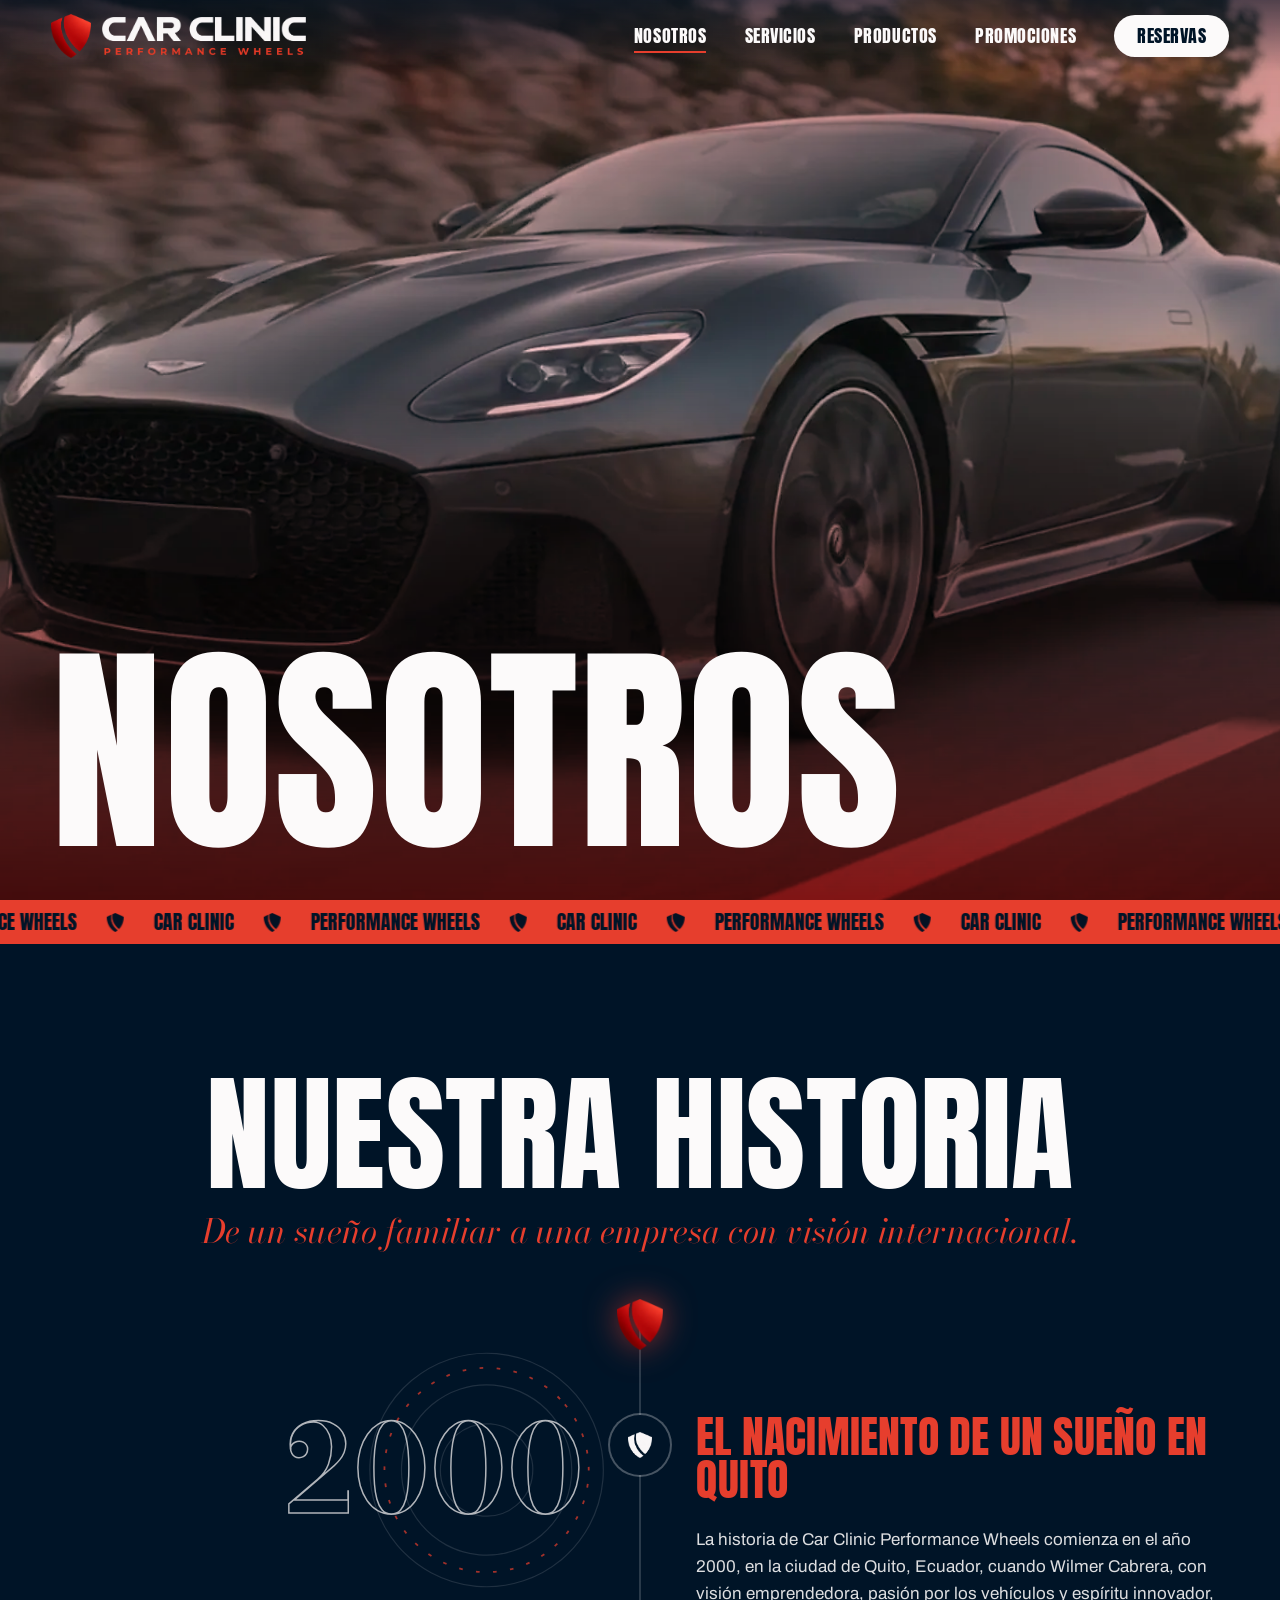
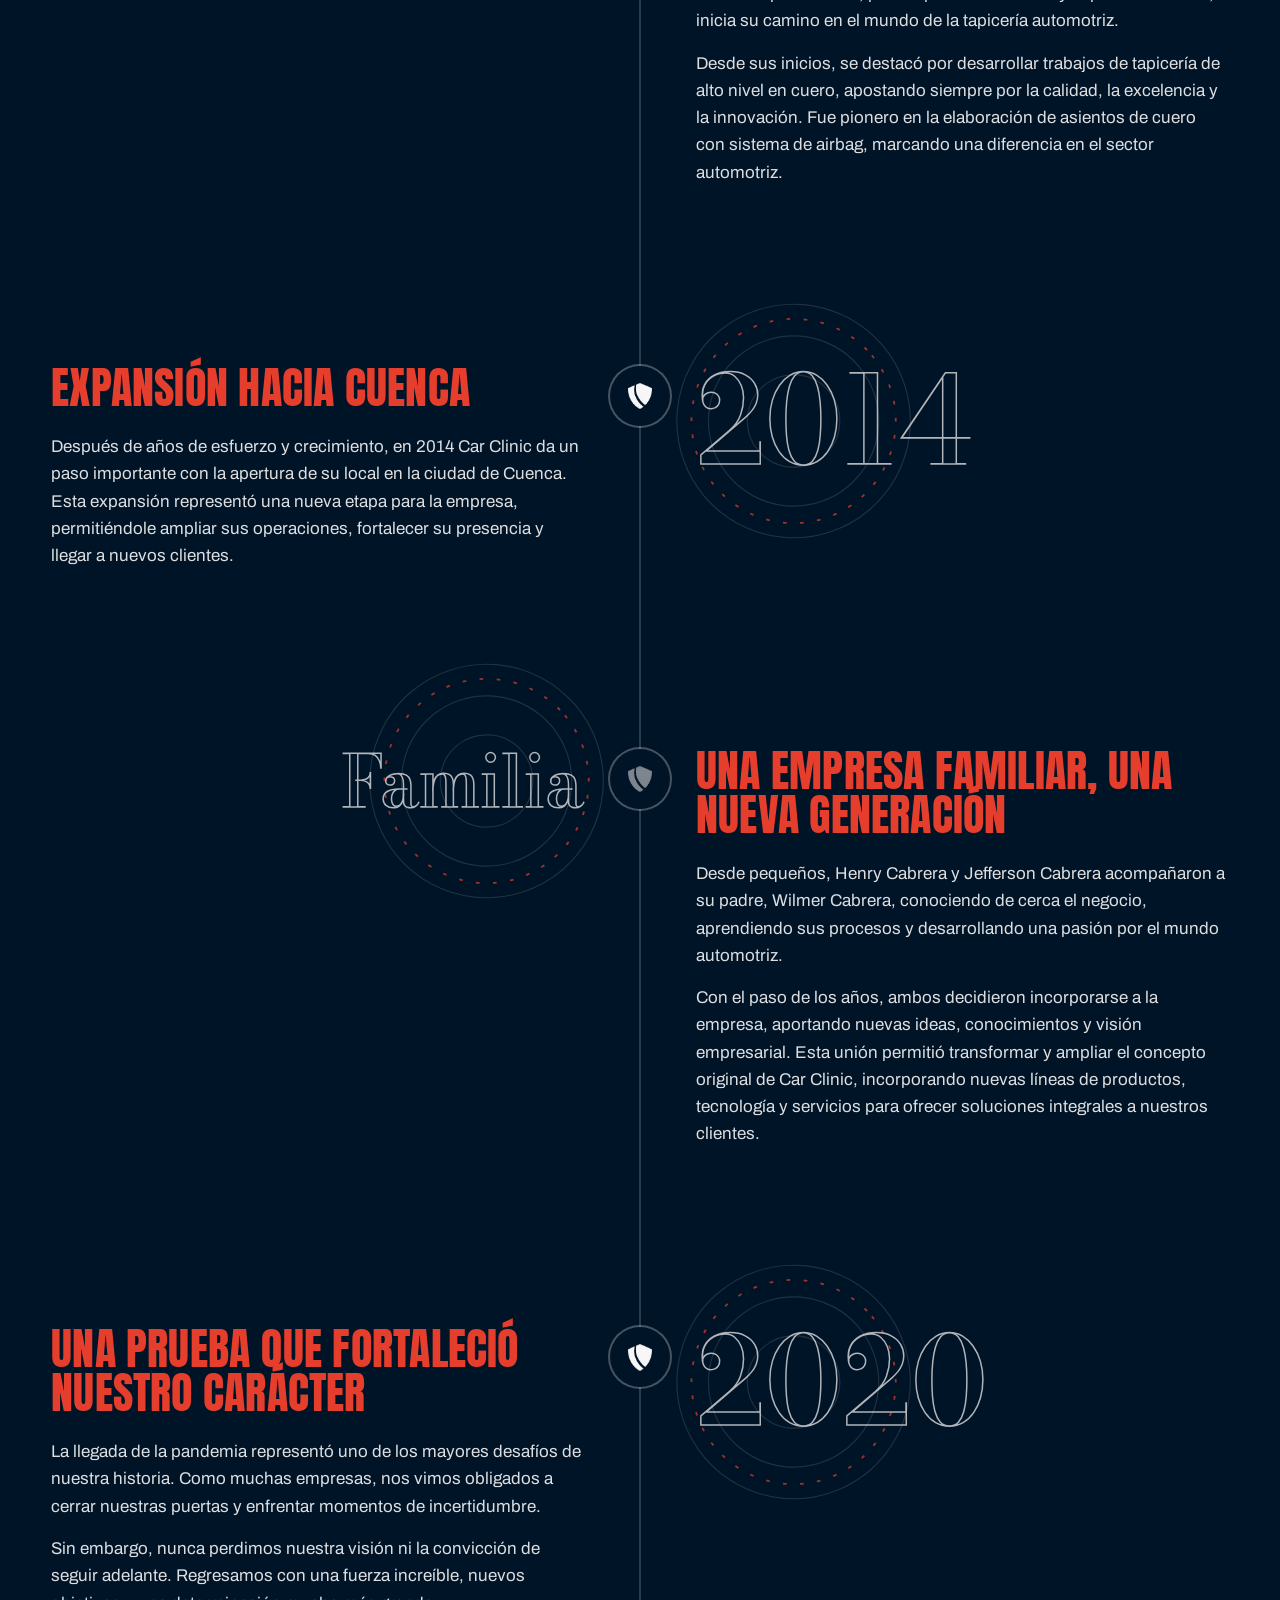
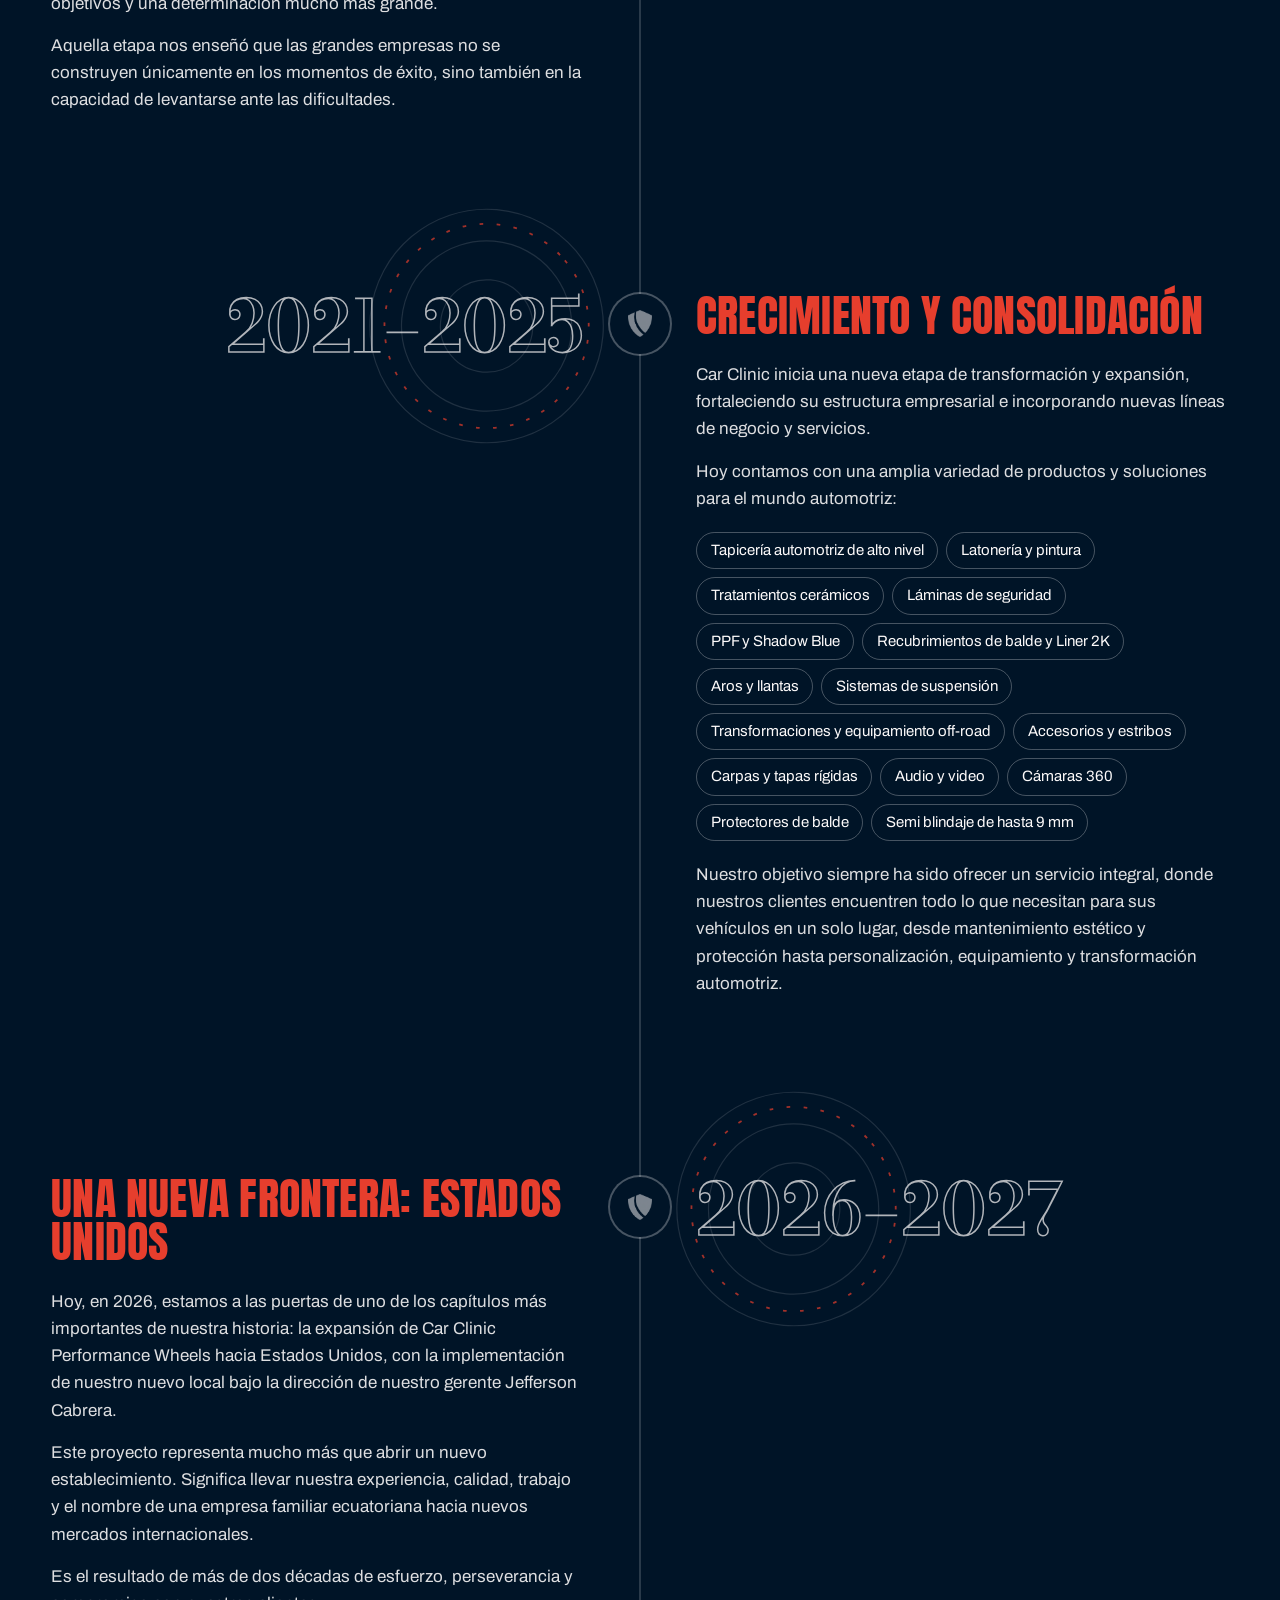
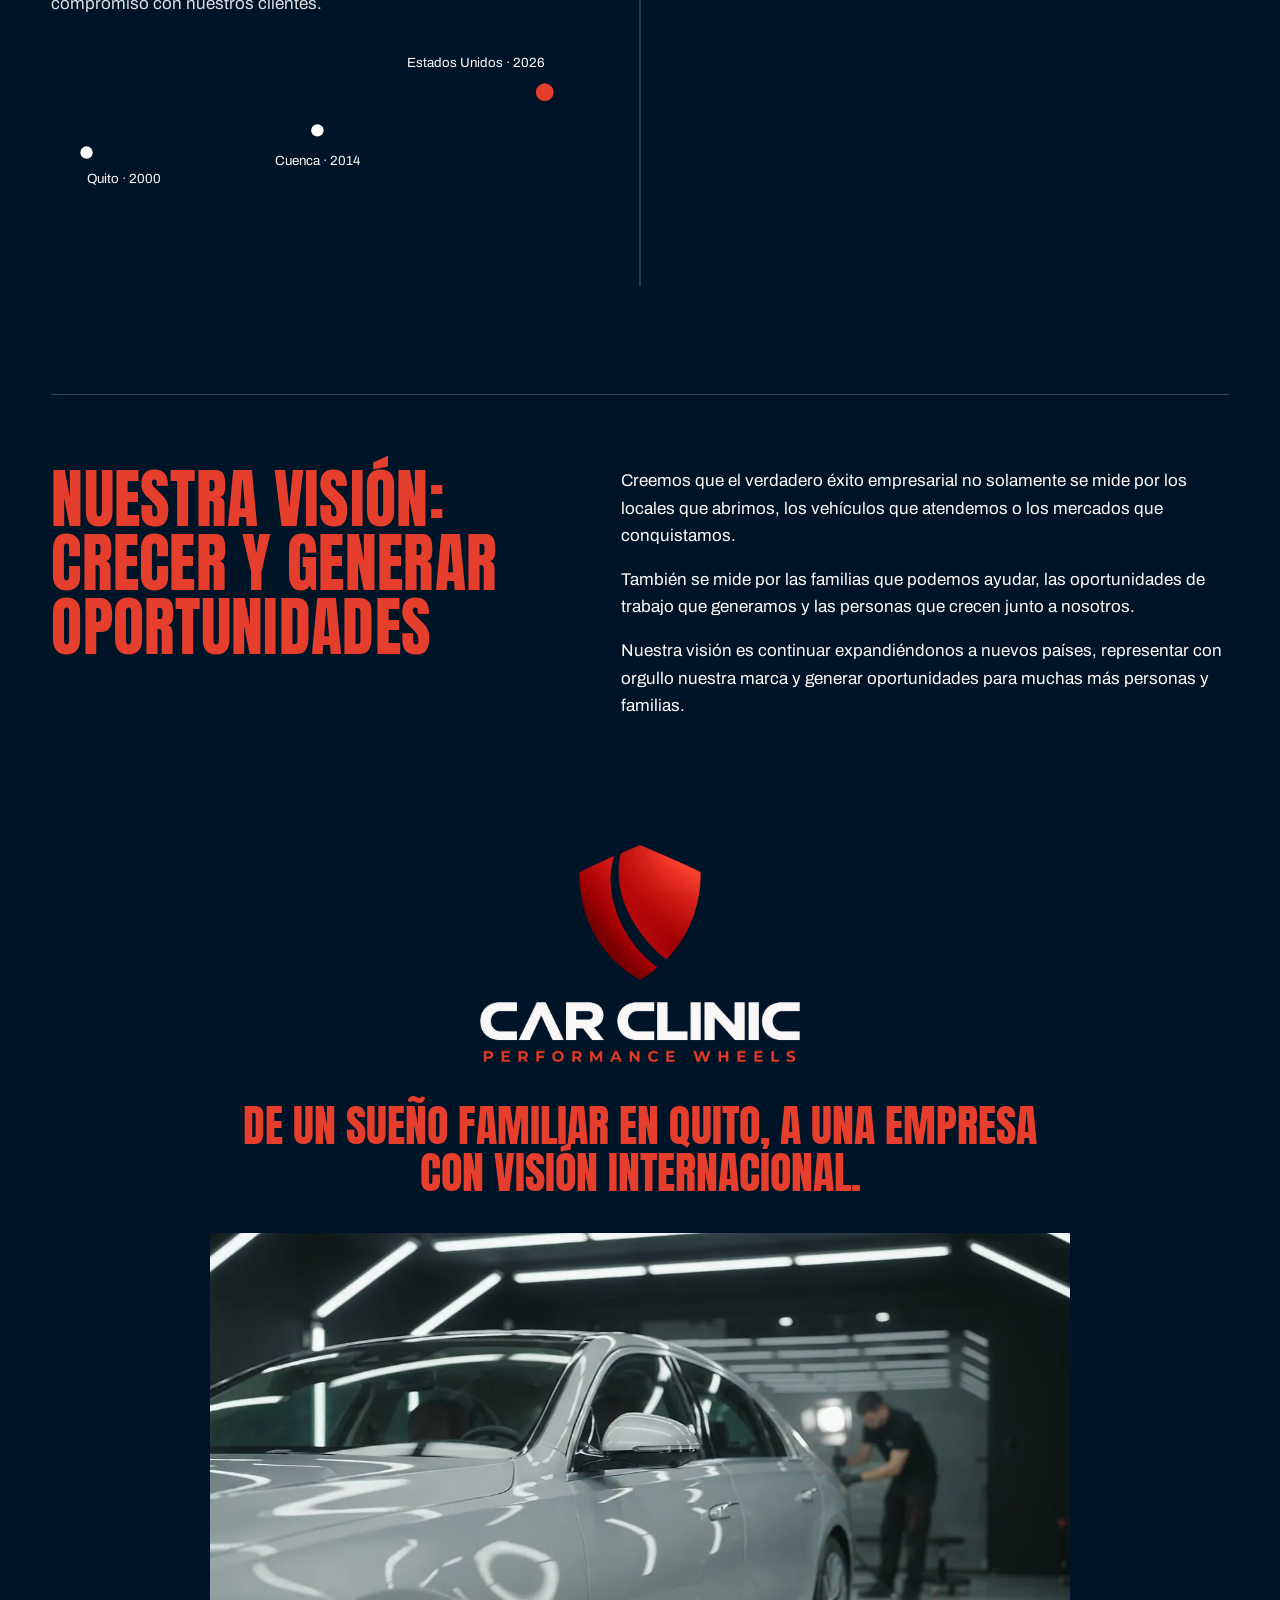
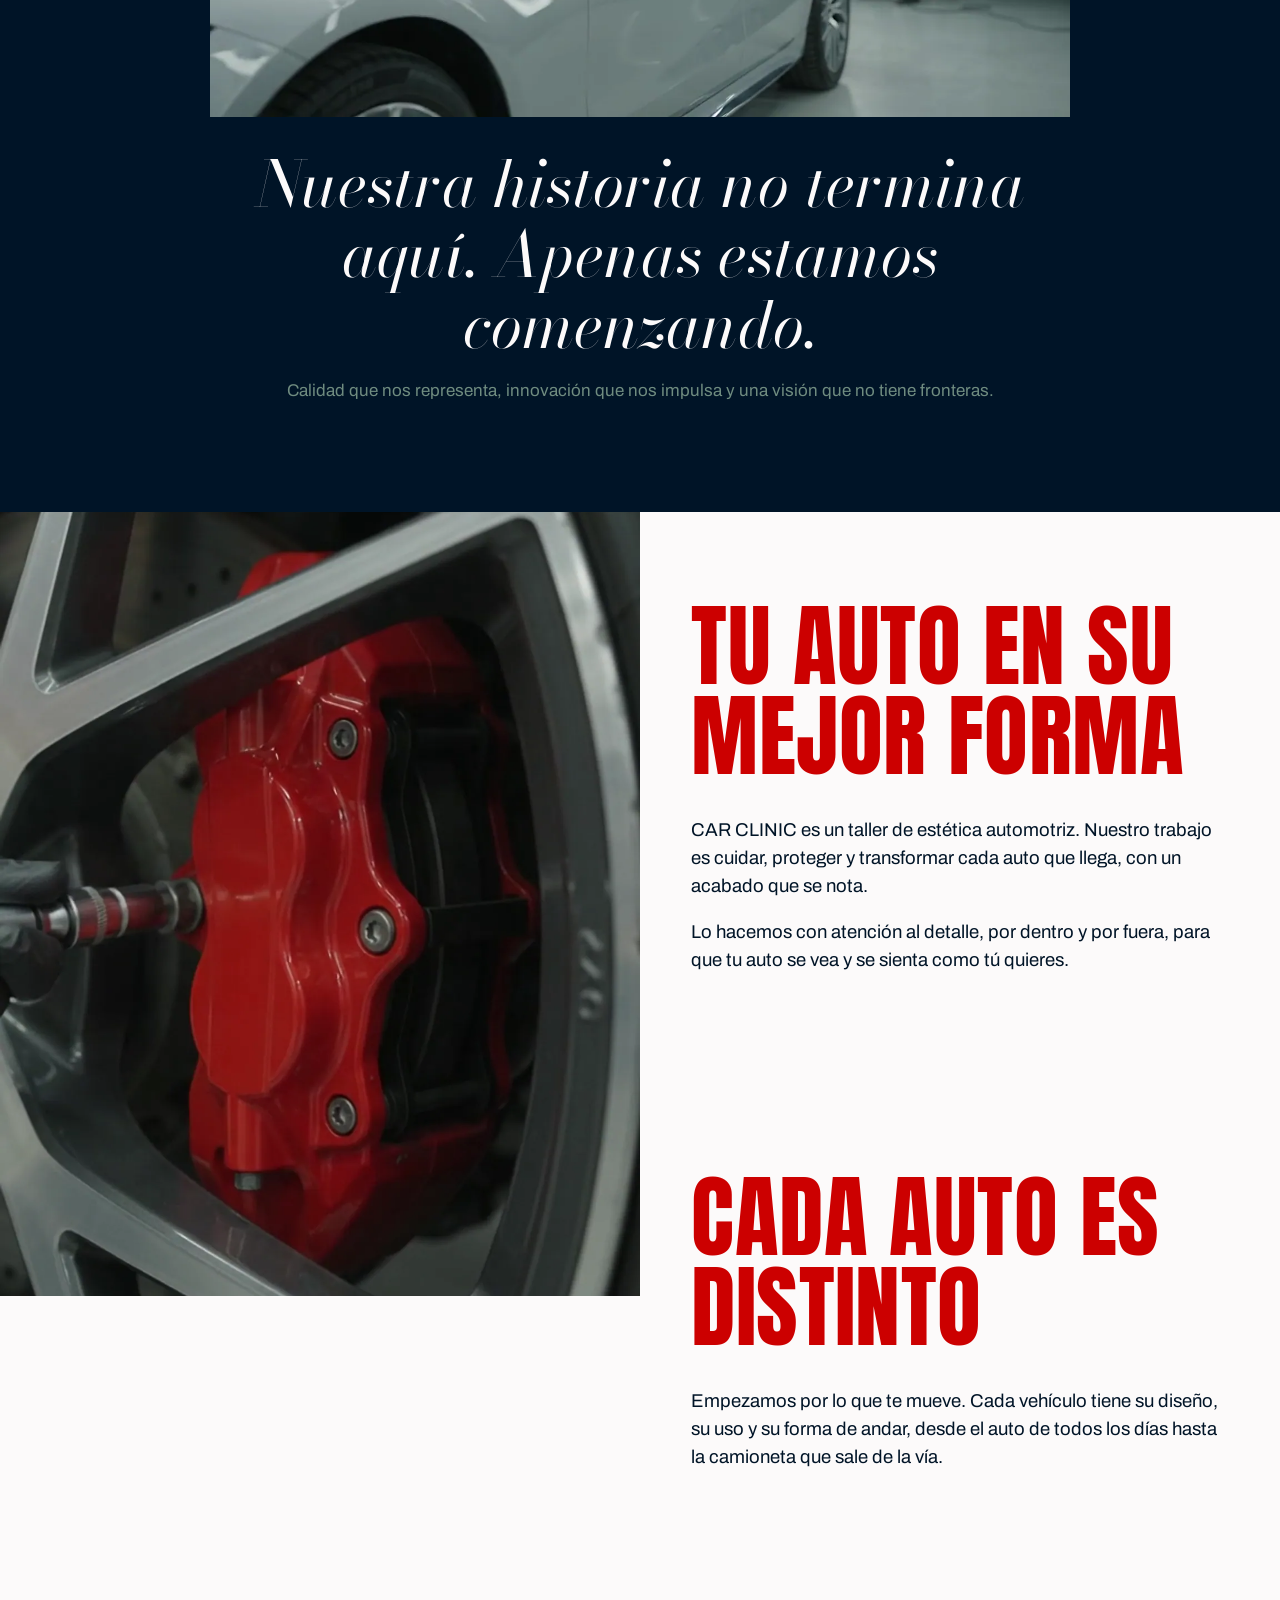
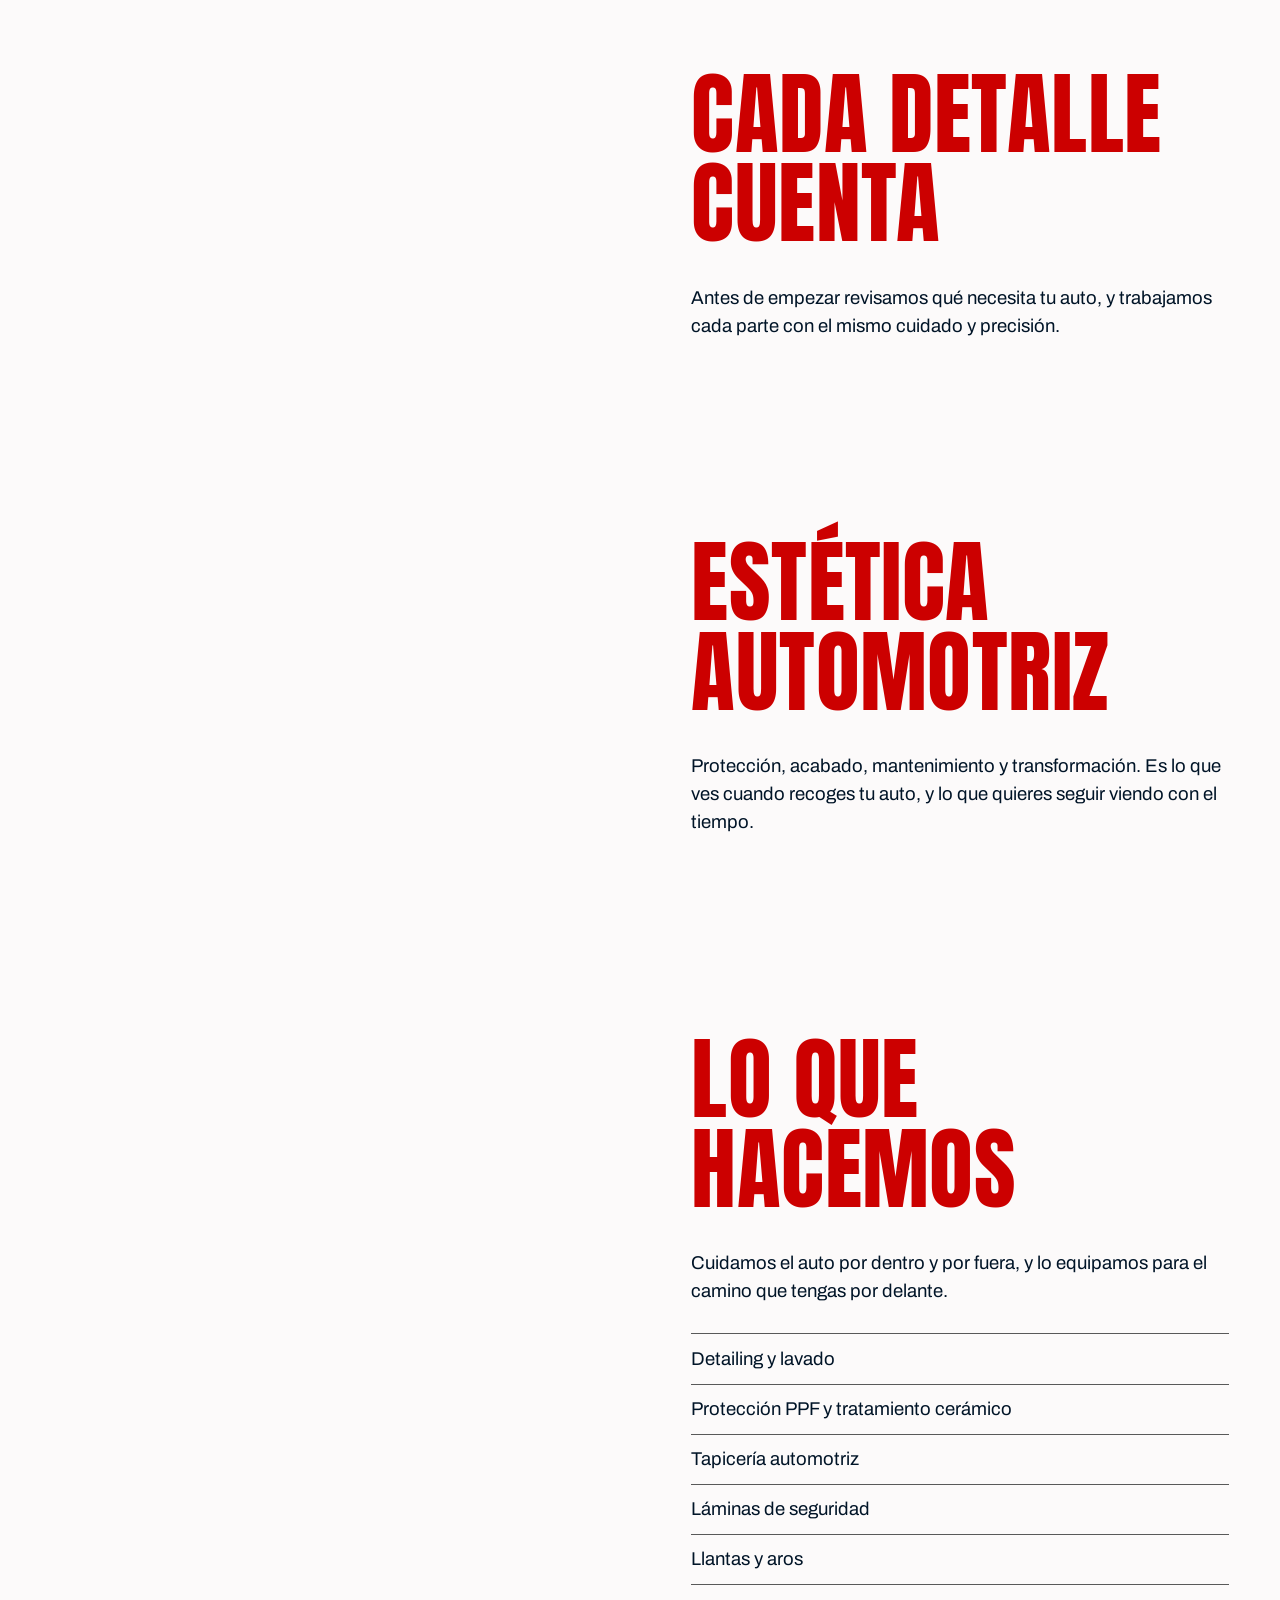
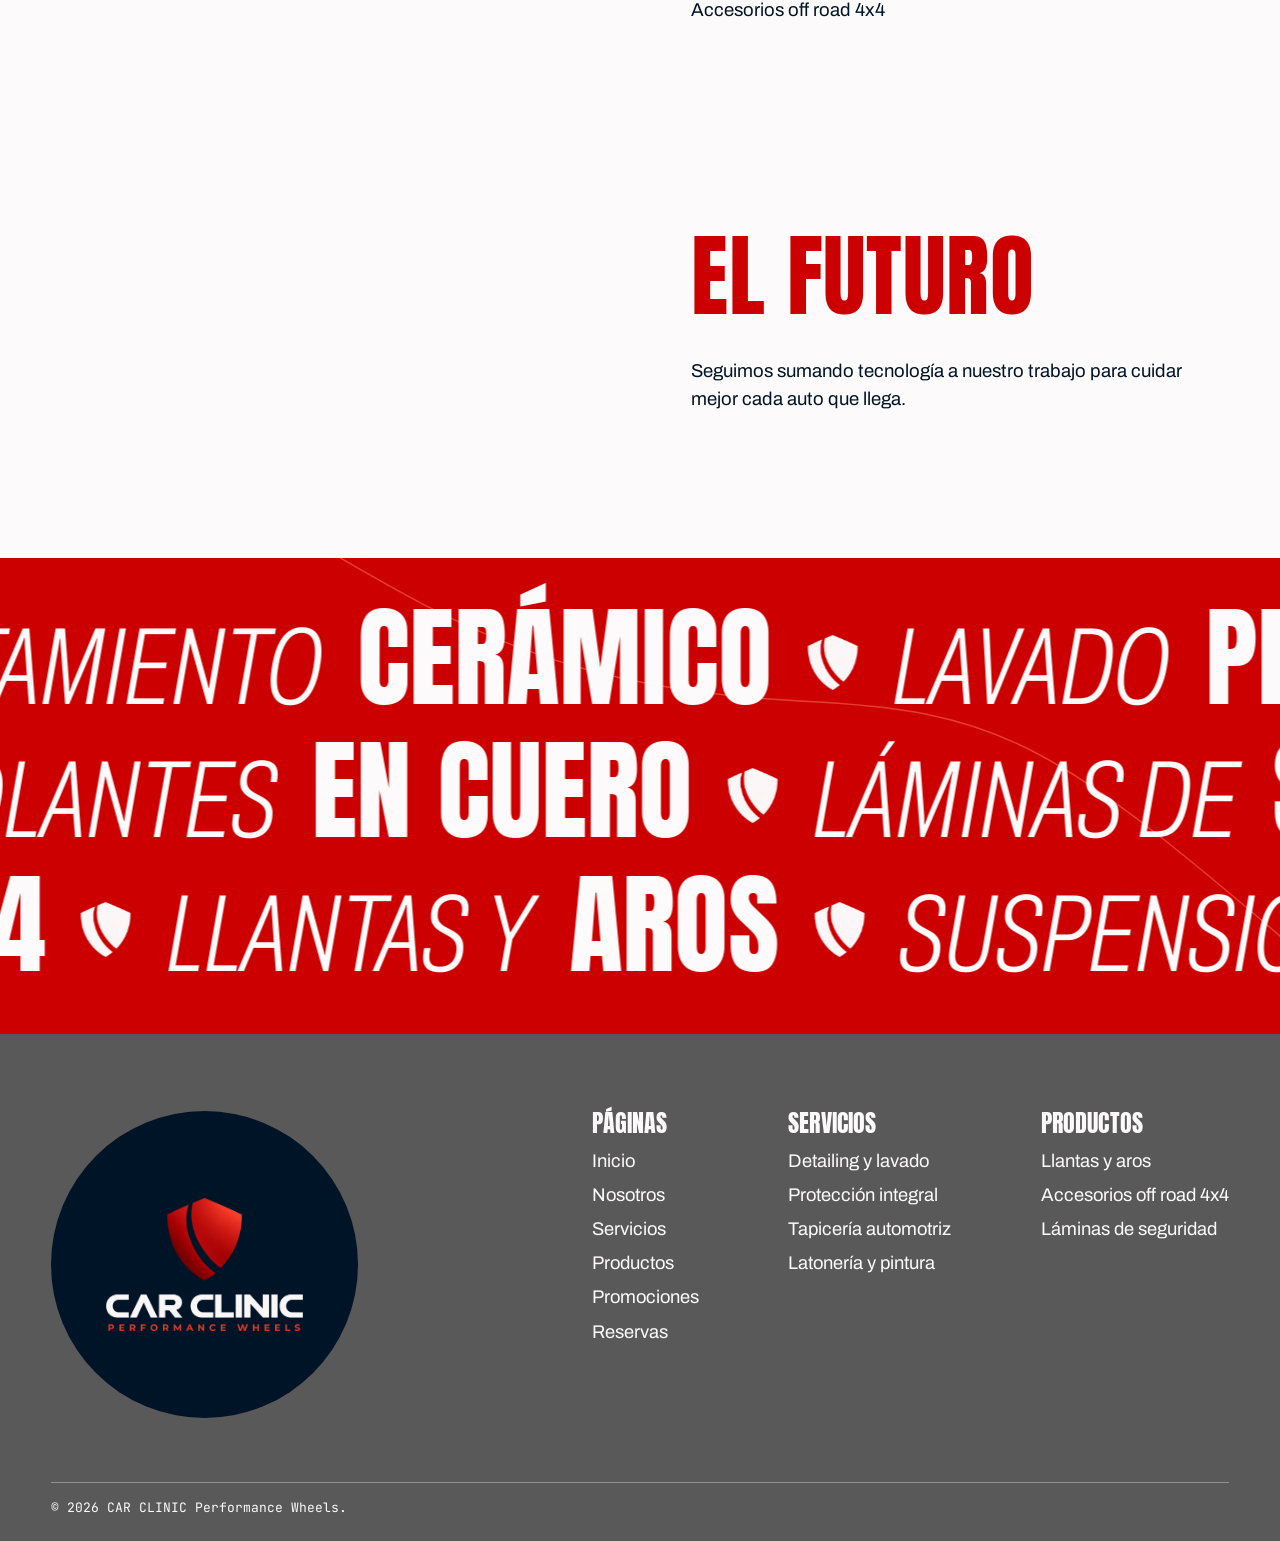
==== commit 788d443c: "Agrega Latonería y Pintura y aplica la nueva ronda de ajustes El cliente sumó el servicio de latoner" ====
--- a/nosotros.html
+++ b/nosotros.html
@@ -146,10 +146,9 @@
     </div>
   </div>
   <div class="history__close">
-    <img src="assets/img/logo-escudo.webp" width="900" height="609" loading="lazy" alt="CAR CLINIC Performance Wheels">
+    <img class="history__logo" src="assets/img/logo-escudo.webp" width="900" height="609" loading="lazy" alt="CAR CLINIC Performance Wheels">
     <p class="history__tagline">De un sueño familiar en Quito, a una empresa con visión internacional.</p>
-    <p>Desde el año 2000 hasta hoy, nuestra historia ha sido construida con esfuerzo, innovación, perseverancia y pasión por lo que hacemos.</p>
-    <p>Comenzamos con una idea, crecimos como familia, superamos grandes desafíos y hoy miramos hacia nuevos horizontes.</p>
+    <img class="history__photo" src="assets/img/poster.webp" width="1280" height="720" loading="lazy" alt="Técnico trabajando junto a un auto plateado en el taller">
     <p class="history__quote">Nuestra historia no termina aquí. Apenas estamos comenzando.</p>
     <p class="history__sign">Calidad que nos representa, innovación que nos impulsa y una visión que no tiene fronteras.</p>
   </div>
@@ -220,6 +219,7 @@
           <li><a href="servicios.html#detailing">Detailing y lavado</a></li>
           <li><a href="servicios.html#proteccion">Protección integral</a></li>
           <li><a href="servicios.html#tapiceria">Tapicería automotriz</a></li>
+          <li><a href="servicios.html#latoneria">Latonería y pintura</a></li>
         </ul>
       </div>
       <div>
--- a/assets/css/main.css
+++ b/assets/css/main.css
@@ -165,8 +165,7 @@
 .gate__title { position: absolute; inset: 0; display: flex; flex-direction: column; align-items: center; justify-content: center; gap: clamp(1rem, 2.5vw, 2rem); padding: var(--header-h) var(--gutter) 0; color: var(--paper); text-align: center; }
 .gate__title h1 { width: min(68vw, 980px); }
 .gate__title h1 img { width: 100%; }
-.gate__shield { width: clamp(54px, 5.6vw, 92px); height: auto; filter: drop-shadow(0 8px 26px rgba(0, 0, 0, .45)); }
-.gate__phrase { font-family: var(--serif); font-size: clamp(1.25rem, 2.6vw, 2.6rem); font-weight: 500; letter-spacing: .16em; line-height: 1.2; text-transform: uppercase; }
+.gate__phrase { font-family: var(--serif); font-size: clamp(.95rem, 1.55vw, 1.55rem); font-weight: 500; letter-spacing: .2em; line-height: 1.2; text-transform: uppercase; }
 .gate__cue { position: absolute; left: 0; right: 0; bottom: 1.25rem; color: var(--paper); text-align: center; }
 
 @media (max-width: 900px) {
@@ -341,7 +340,8 @@
 .history__vision p { font-size: clamp(1.0625rem, 1.3vw, 1.3125rem); line-height: 1.6; }
 .history__vision p + p { margin-top: 1em; }
 .history__close { max-width: 860px; margin: clamp(5rem, 14vh, 9rem) auto 0; text-align: center; }
-.history__close img { width: min(320px, 64vw); margin: 0 auto 2.5rem; }
+.history__logo { width: min(320px, 64vw); margin: 0 auto 2.5rem; }
+.history__photo { display: block; width: 100%; height: auto; aspect-ratio: 16 / 9; object-fit: cover; margin-top: 2.25rem; }
 .history__close p { font-size: clamp(1.0625rem, 1.3vw, 1.3125rem); line-height: 1.6; }
 .history__close p + p { margin-top: 1em; }
 .history__tagline { font-family: var(--display); font-size: clamp(1.75rem, 3.4vw, 3.25rem) !important; line-height: 1.1 !important; text-transform: uppercase; color: var(--coral); }
@@ -356,6 +356,22 @@
   .milestone__body, .milestone[data-side='left'] .milestone__body { justify-self: start; }
   .milestone__rings { display: none; }
   .history__vision { grid-template-columns: 1fr; }
+}
+
+/* Latonería y pintura */
+.bodyshop { padding: clamp(5rem, 14vh, 10rem) var(--gutter) clamp(3rem, 8vh, 5rem); background: var(--navy); color: var(--paper); }
+.bodyshop__intro { display: grid; grid-template-columns: 5fr 6fr; gap: clamp(2rem, 6vw, 6rem); align-items: center; }
+.bodyshop__copy h2 { margin-bottom: .4em; font-size: clamp(3.25rem, 7.5vw, 8.5rem); color: var(--coral); }
+.bodyshop__copy p { max-width: 32em; font-size: clamp(1.0625rem, 1.3vw, 1.3125rem); line-height: 1.6; }
+.bodyshop__copy p + p { margin-top: 1em; }
+.bodyshop__feature { width: 100%; aspect-ratio: 3 / 2; object-fit: cover; }
+.bodyshop__gallery { display: grid; grid-template-columns: repeat(4, 1fr); gap: clamp(.5rem, 1vw, 1rem); margin-top: clamp(3rem, 8vh, 5rem); }
+.bodyshop__gallery li { overflow: hidden; }
+.bodyshop__gallery img { width: 100%; aspect-ratio: 3 / 2; object-fit: cover; transition: transform .6s; }
+@media (hover: hover) { .bodyshop__gallery li:hover img { transform: scale(1.06); } }
+@media (max-width: 900px) {
+  .bodyshop__intro { grid-template-columns: 1fr; }
+  .bodyshop__gallery { grid-template-columns: repeat(2, 1fr); }
 }
 
 /* Servicios */
@@ -374,6 +390,8 @@
 .duo__small { position: absolute; left: 0; bottom: 0; width: 34%; aspect-ratio: 4 / 5; object-fit: cover; box-shadow: 0 0 0 clamp(6px, .8vw, 12px) var(--navy); }
 .duo__row--flip .duo__big { margin-left: 0; }
 .duo__row--flip .duo__small { left: auto; right: 0; }
+.duo__media--single { padding-bottom: 0; }
+.duo__media--single .duo__big { width: min(100%, 560px); margin: 0 auto; aspect-ratio: 4 / 5; }
 @media (max-width: 900px) {
   .duo__row, .duo__row--flip { grid-template-columns: 1fr; }
   .duo__row--flip .duo__media { order: 0; }
@@ -383,7 +401,7 @@
 .wipes__stage { position: sticky; top: 0; height: 100svh; overflow: hidden; }
 .wipes__head { position: absolute; z-index: 1; left: var(--gutter); top: calc(var(--header-h) + clamp(1.5rem, 5vh, 3rem)); width: calc(50% - 2 * var(--gutter)); }
 .wipes__head h2 { font-size: clamp(3rem, 6.5vw, 7.5rem); color: var(--coral); }
-.wipes__index { margin-top: 1.25rem; }
+.wipes__index { margin-top: 1.25rem; font-family: var(--display); font-size: clamp(1.125rem, 1.45vw, 1.5rem); letter-spacing: .03em; text-transform: uppercase; }
 .wipes__index li { padding: .15em 0; color: var(--sage); transition: color .25s; }
 .wipes__index li.is-active { color: var(--paper); }
 .wipes__step { position: absolute; inset: 0; }
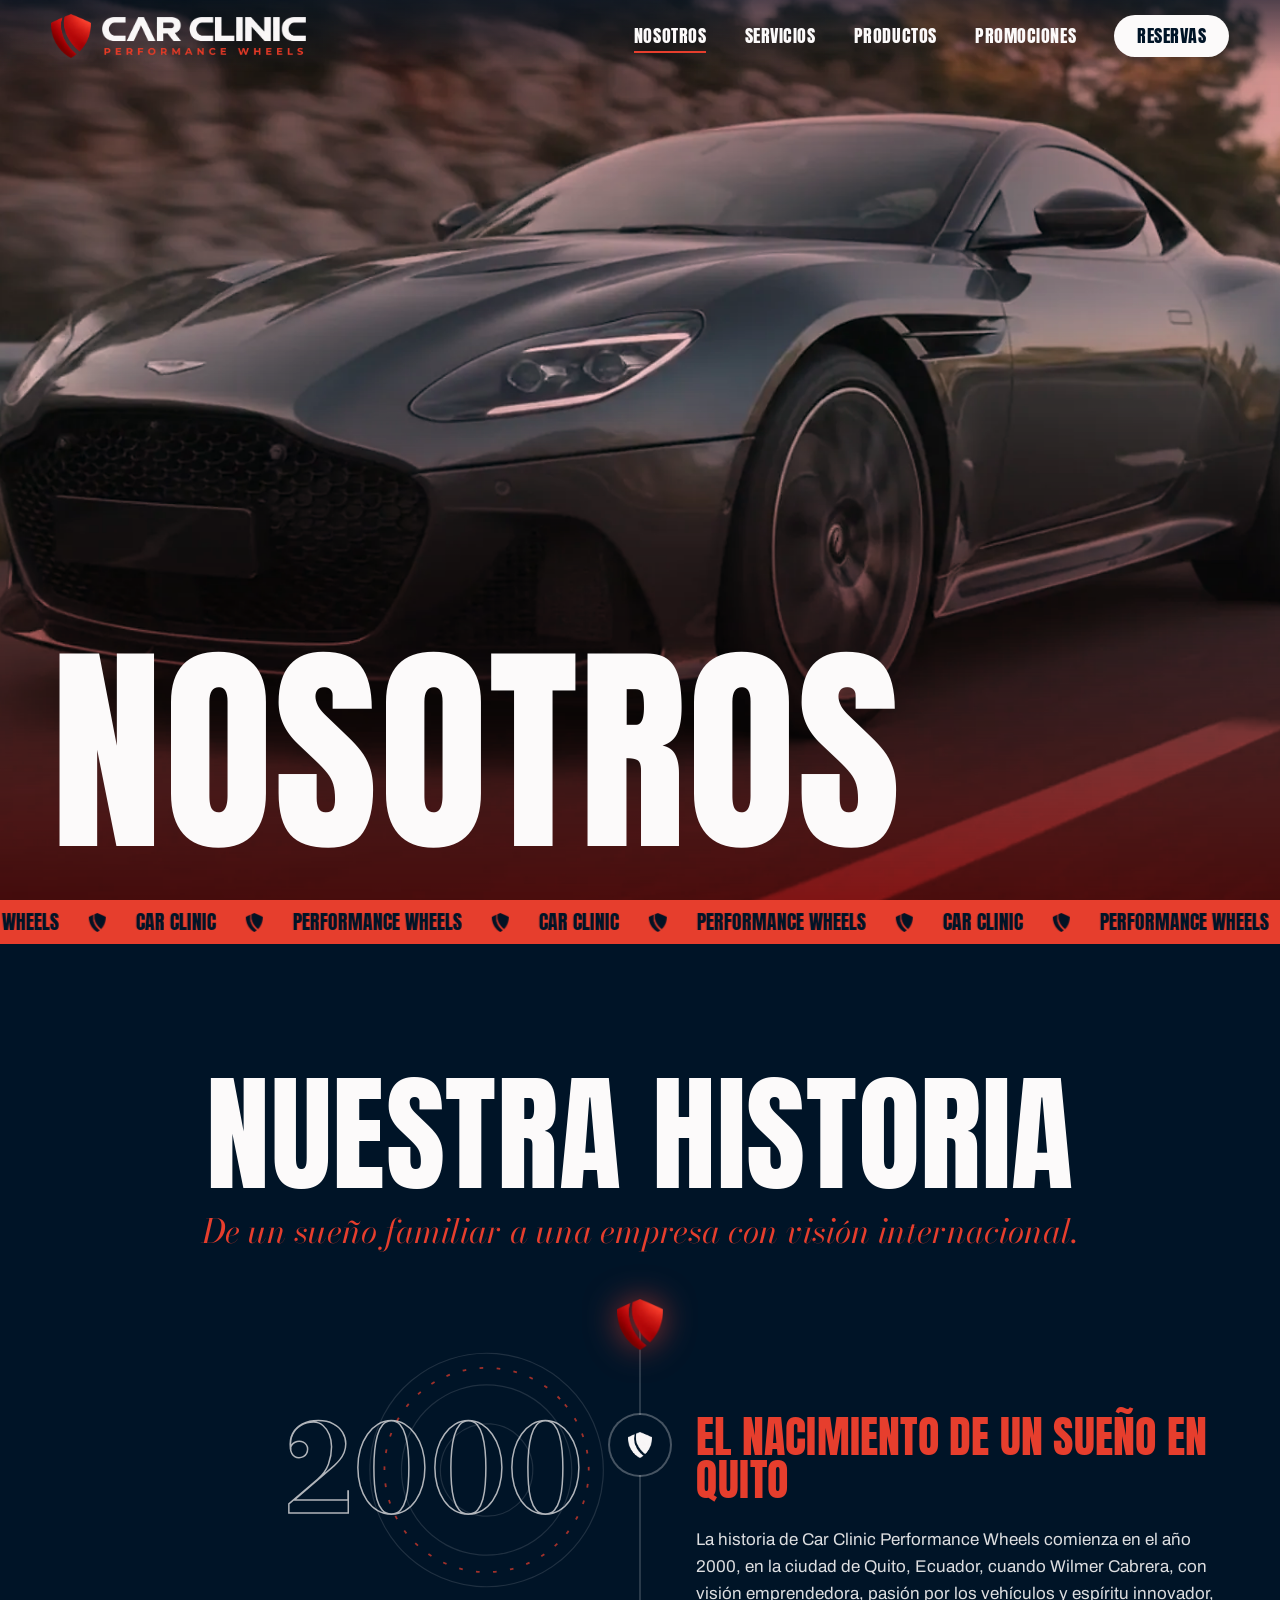
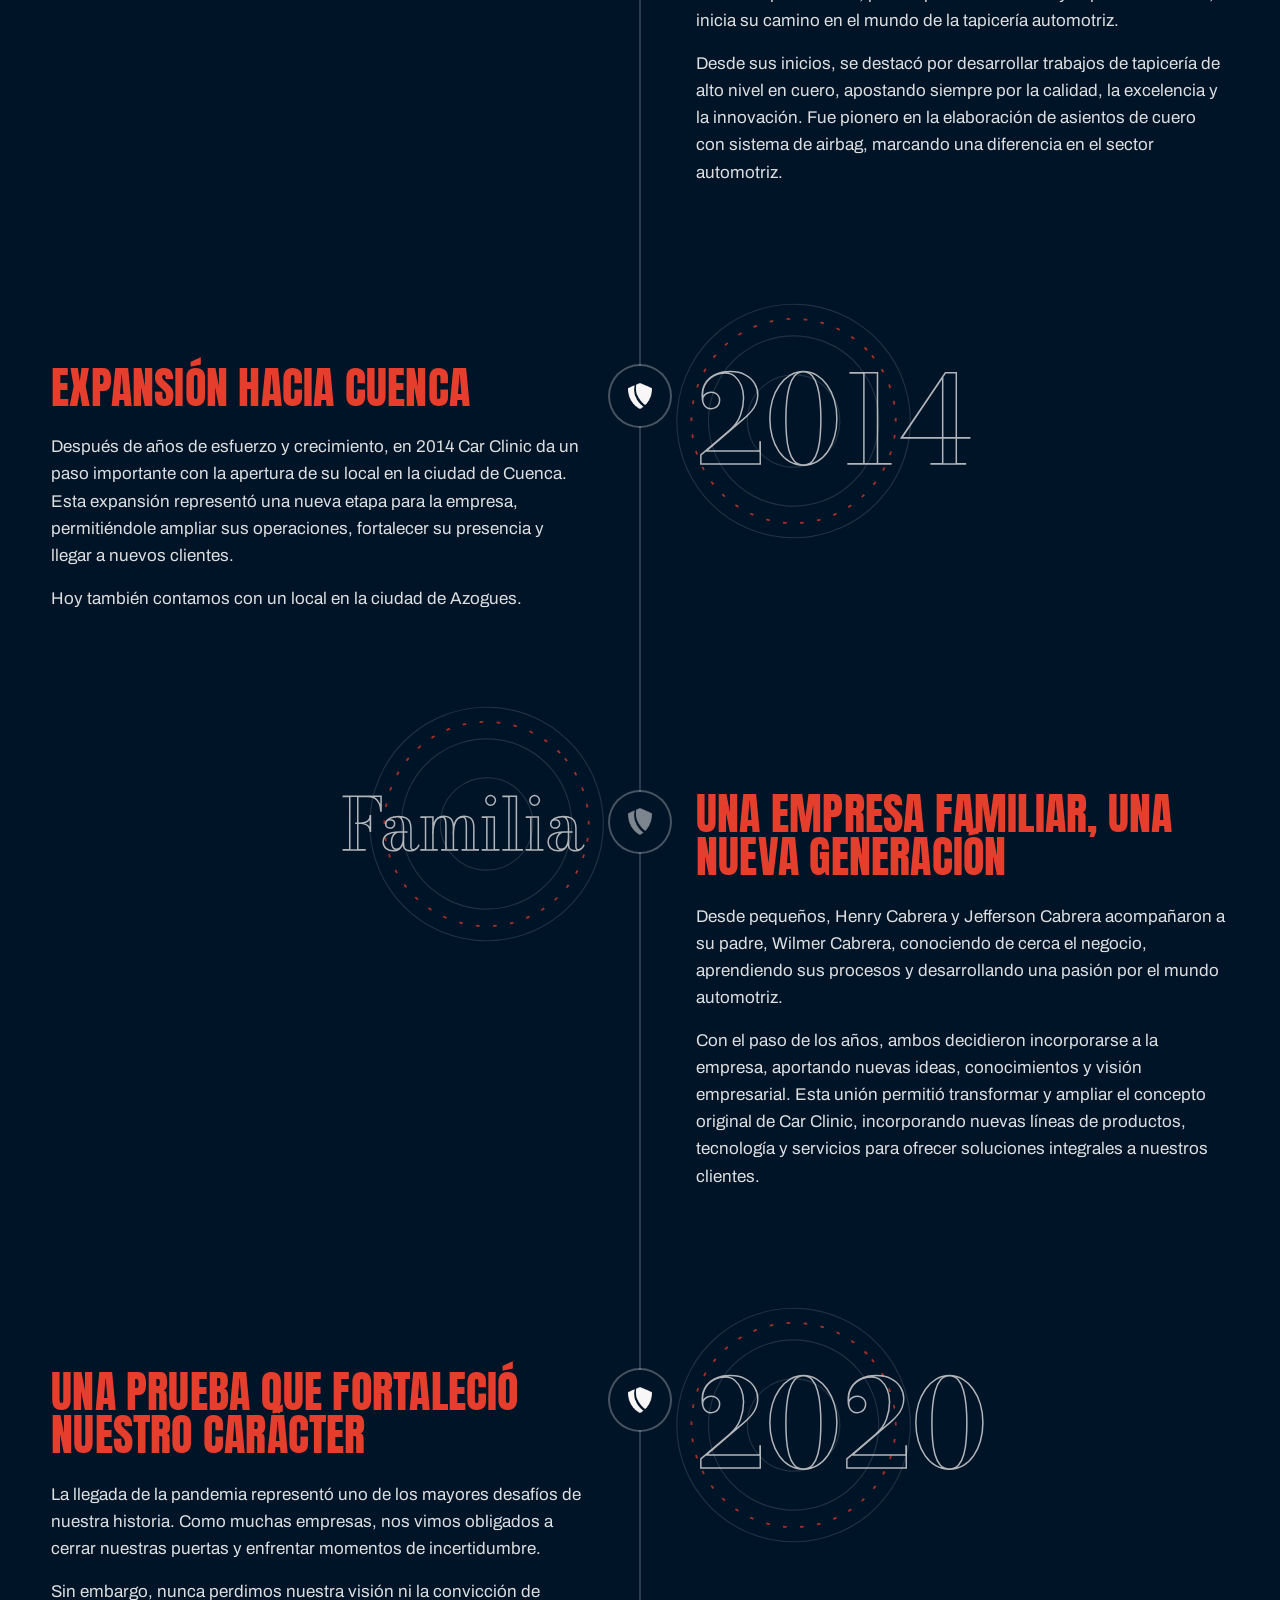
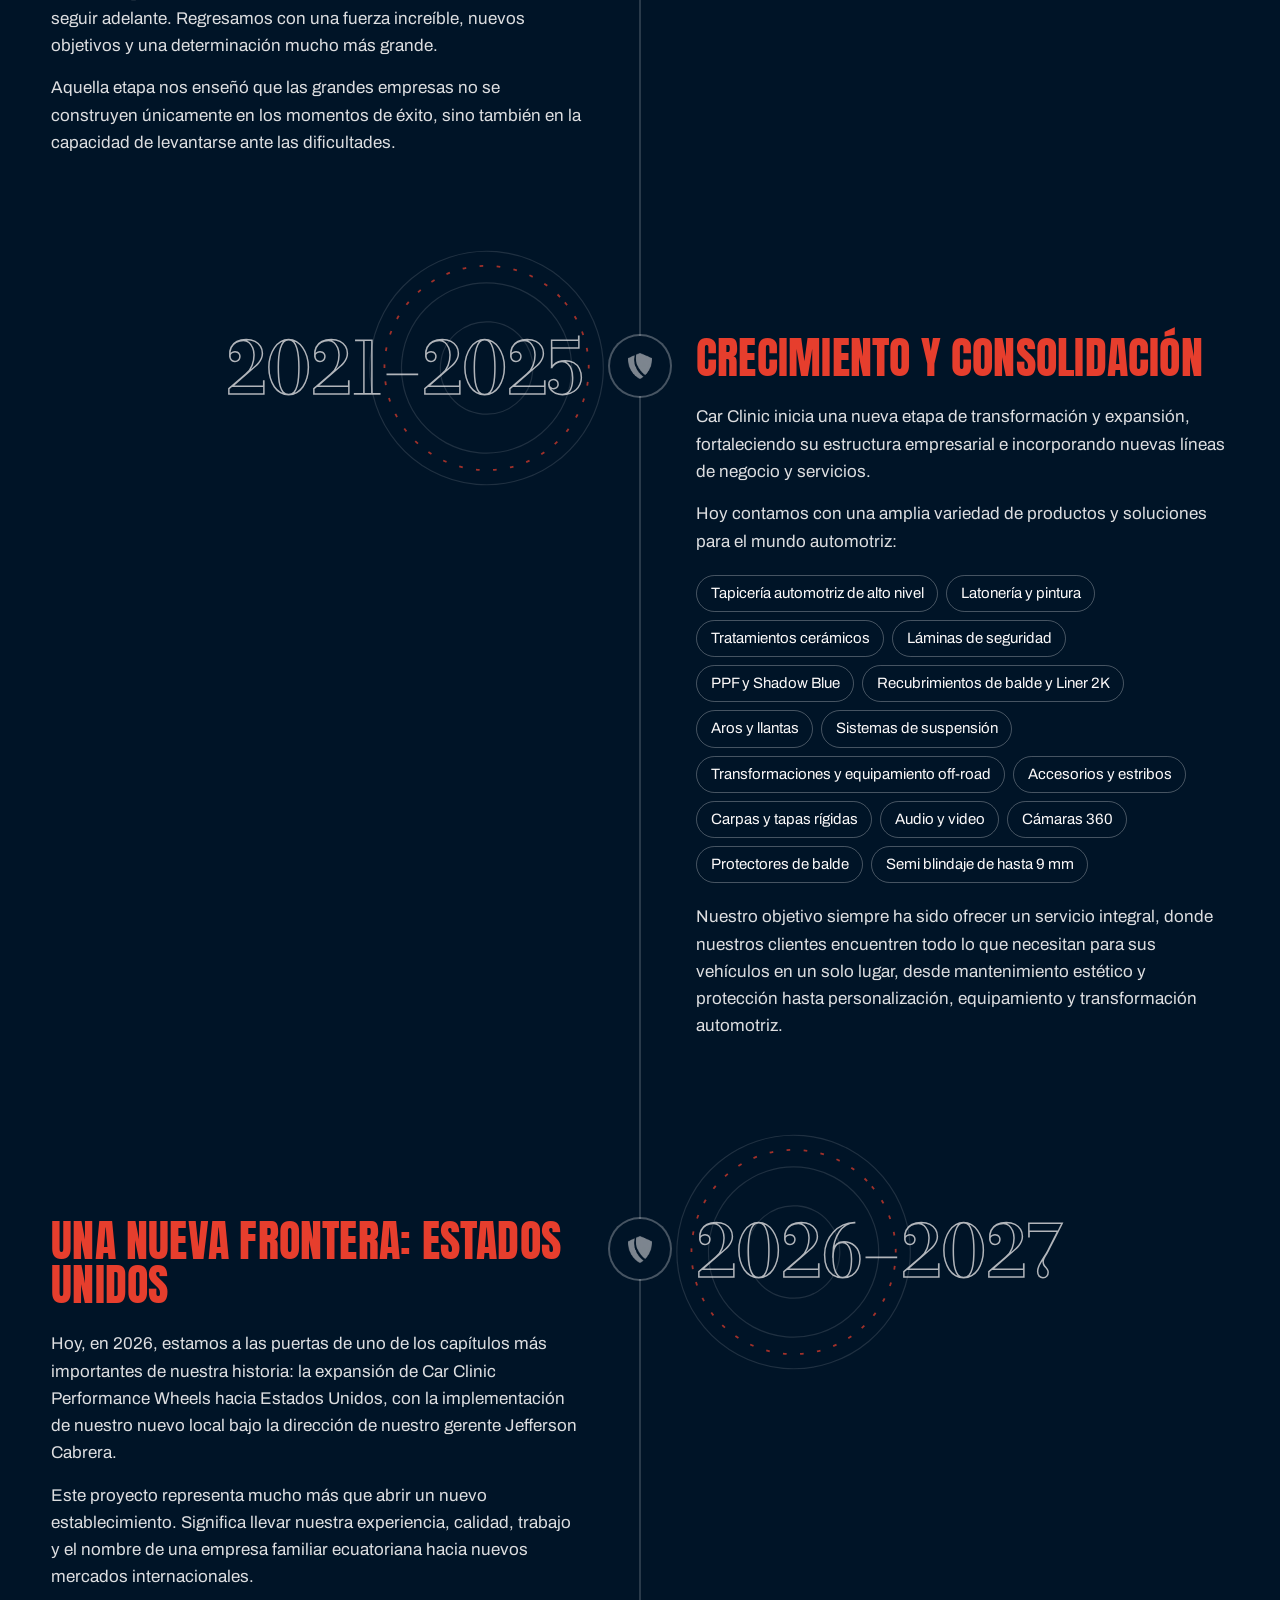
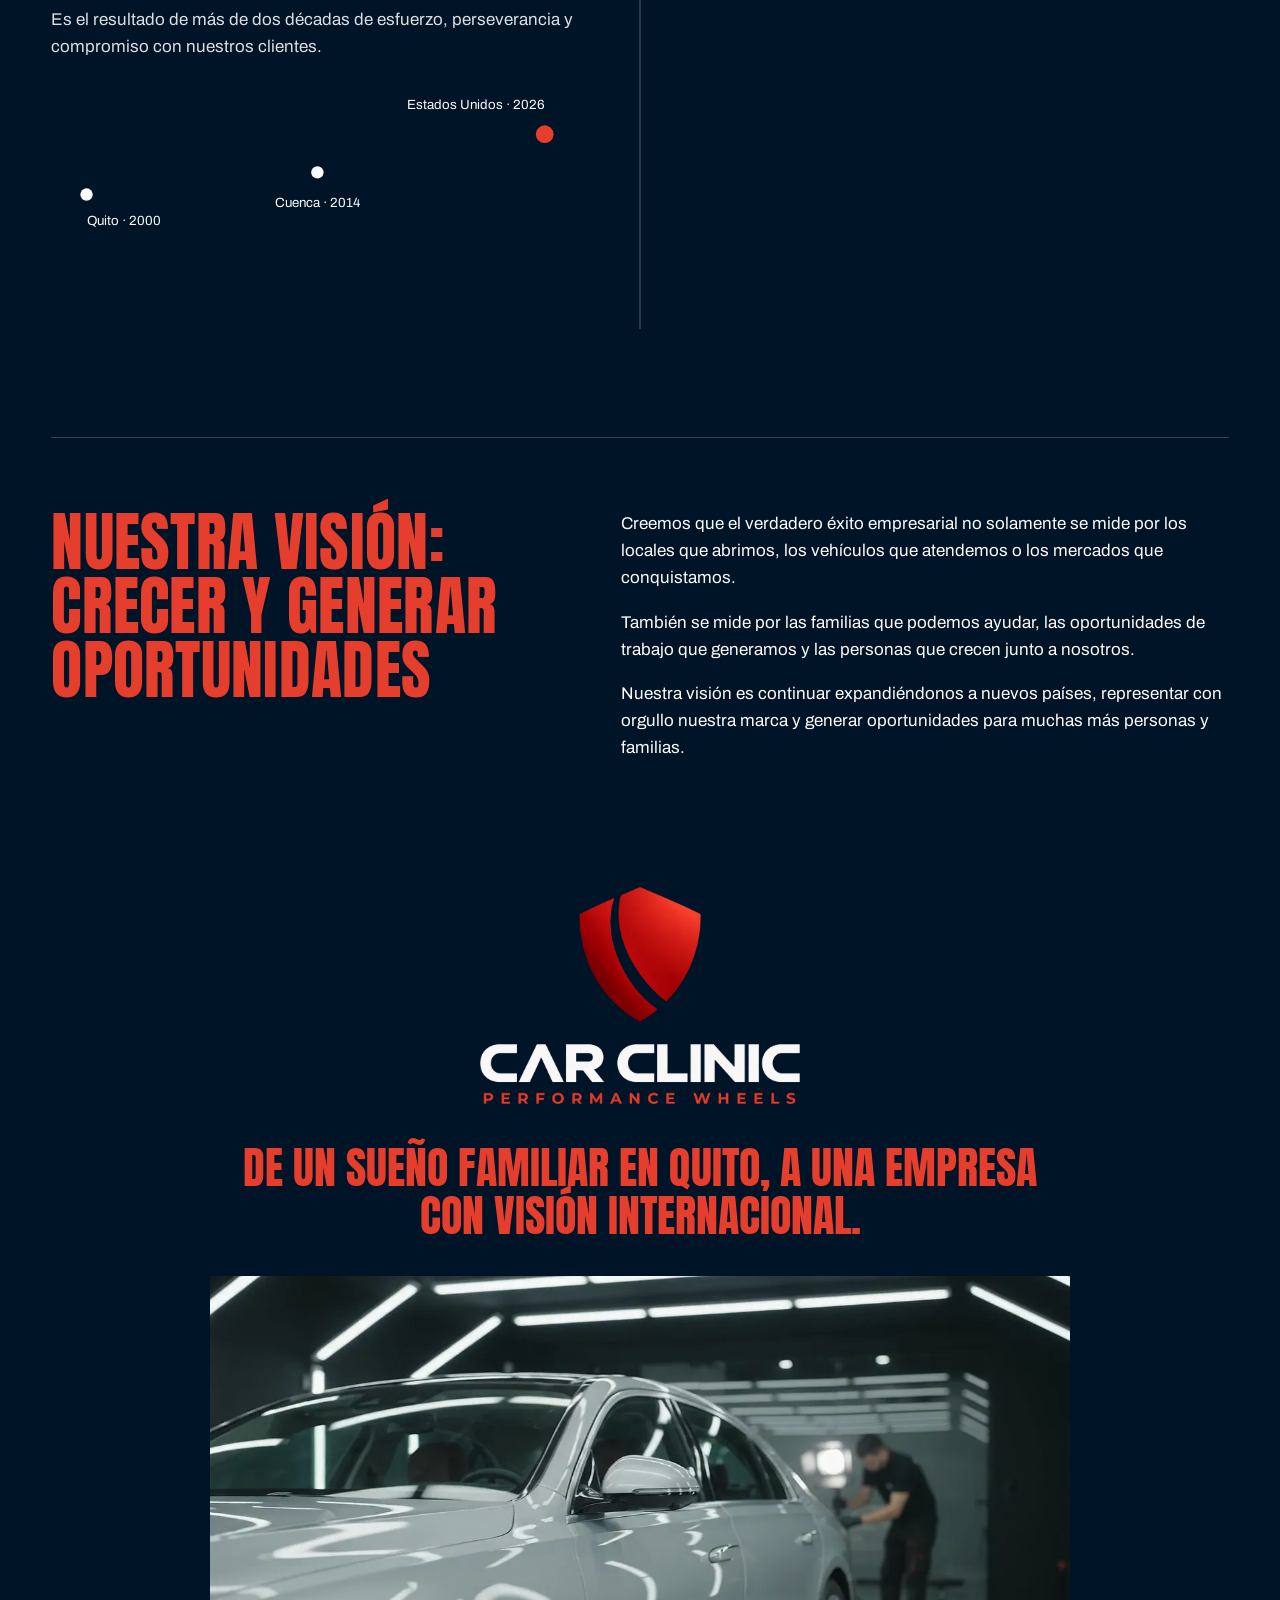
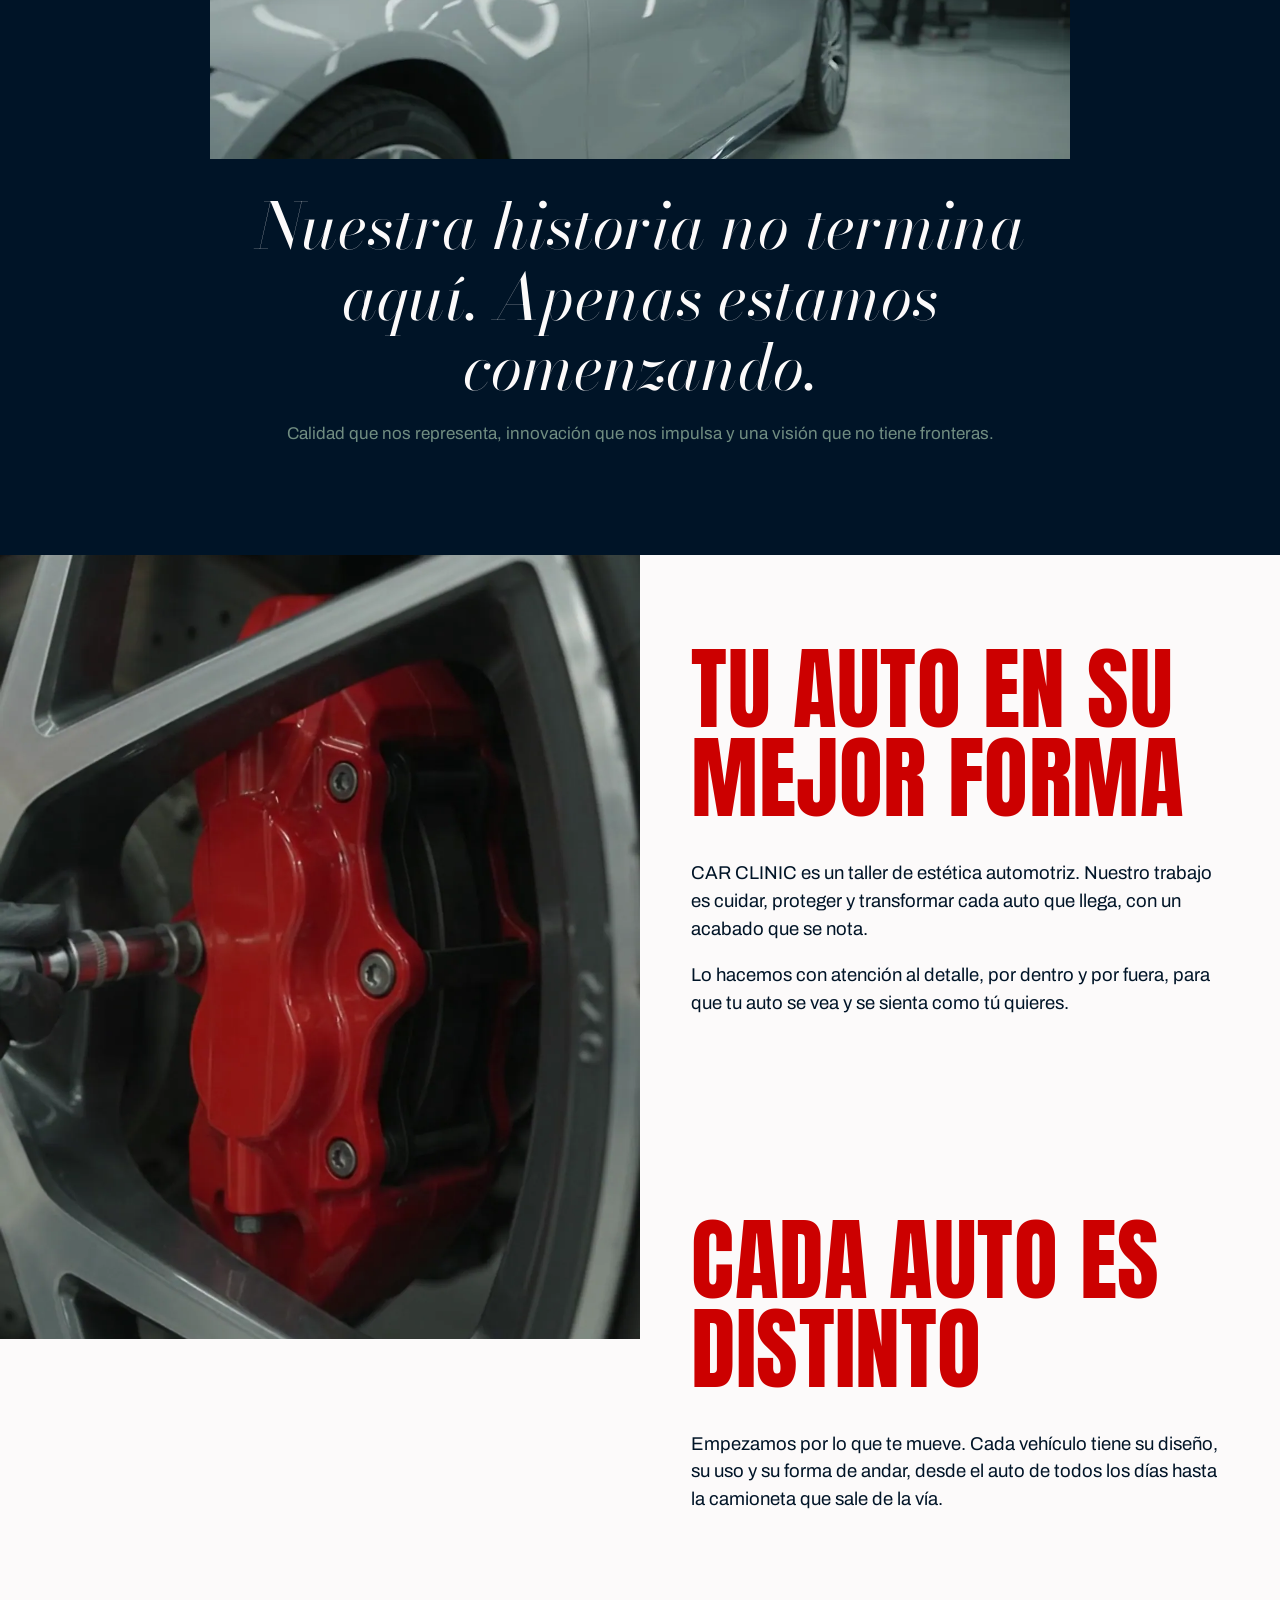
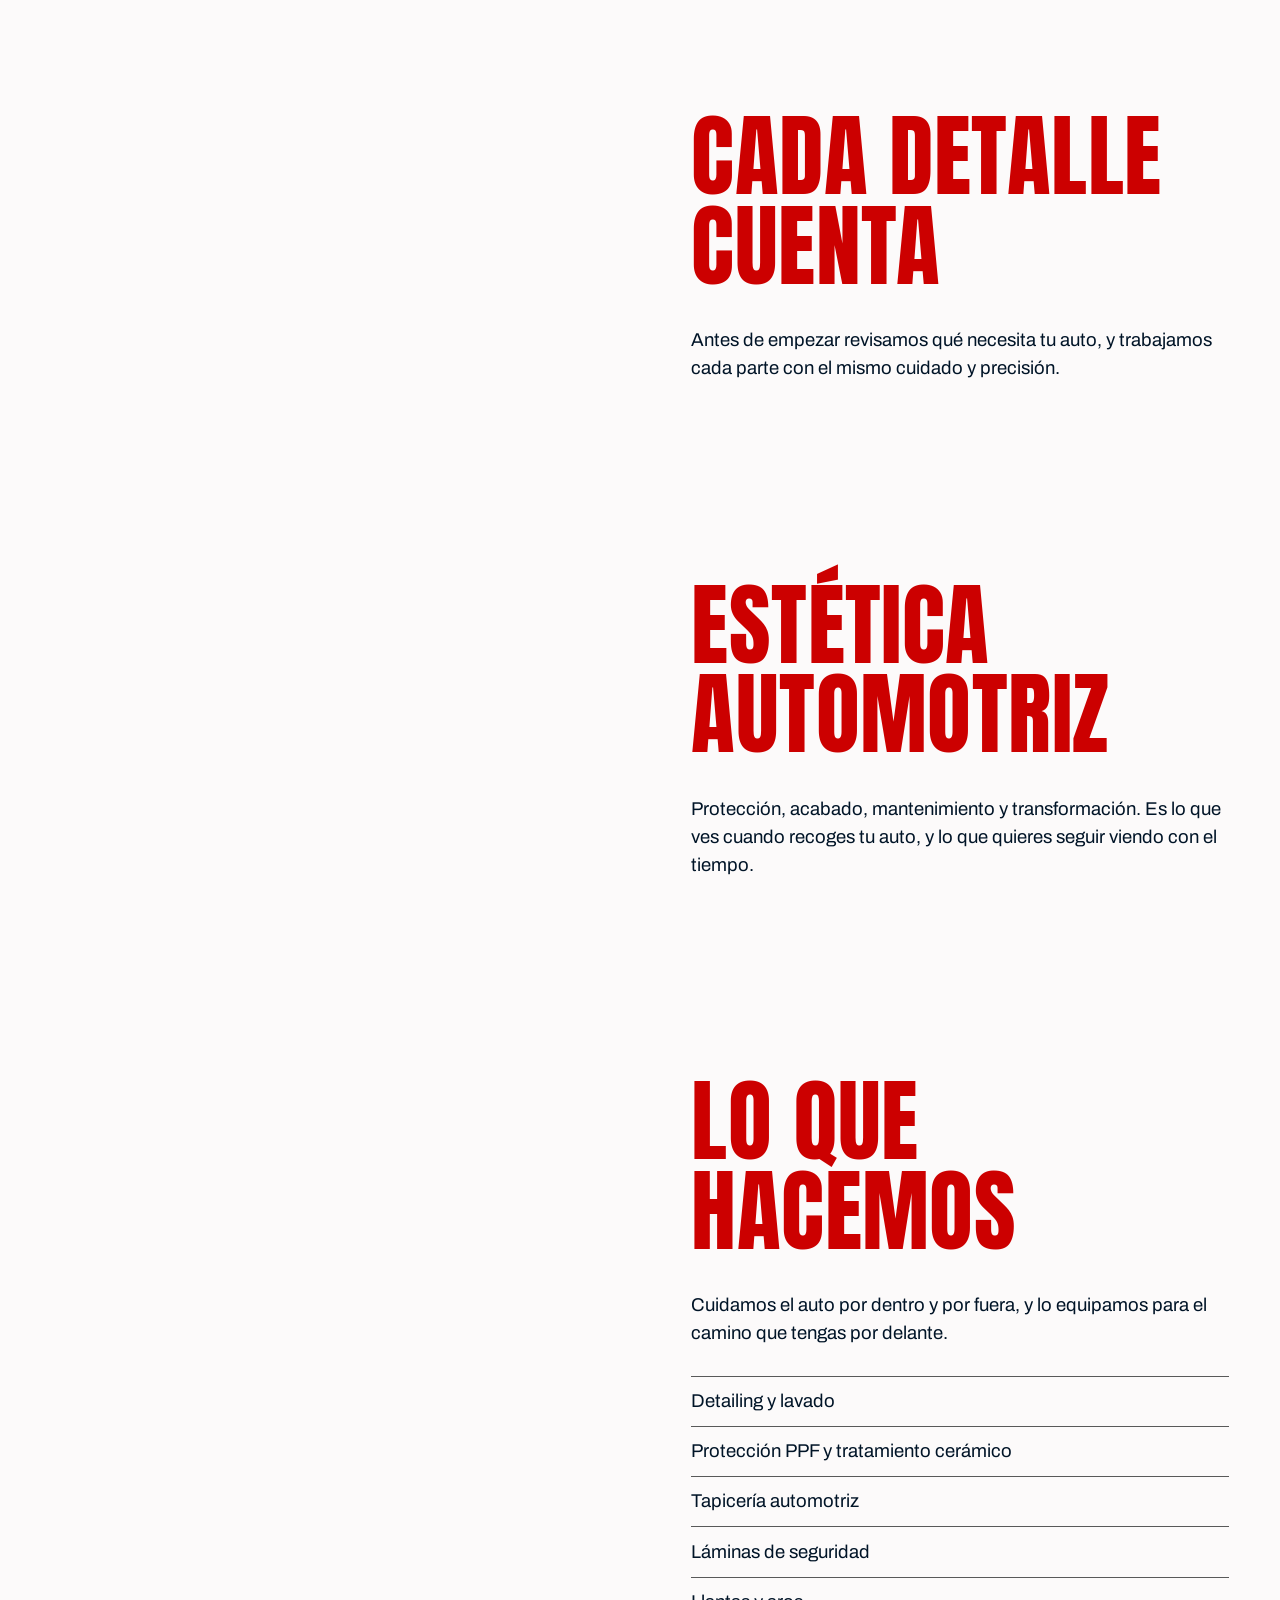
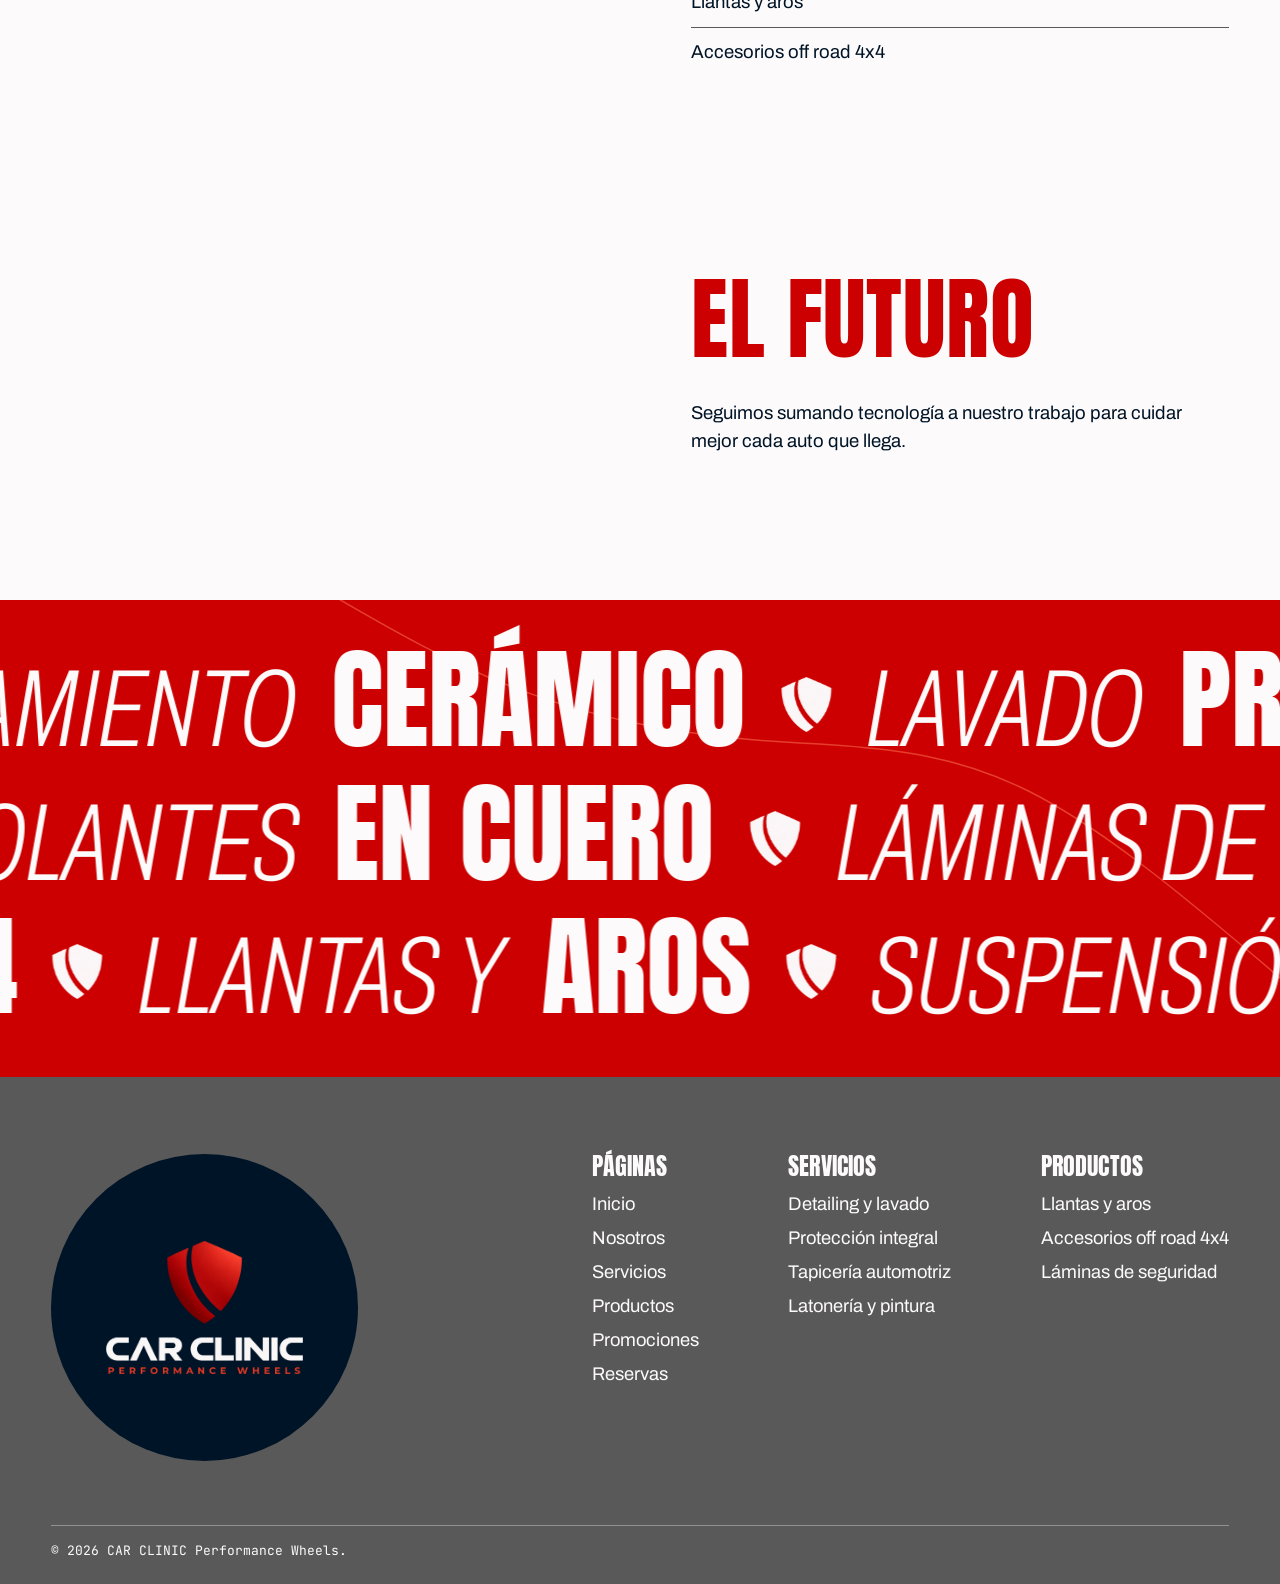
==== commit 3fa257ae: "Menciona el local de Azogues en la historia La historia del cliente no incluía su sucursal de Azogue" ====
--- a/nosotros.html
+++ b/nosotros.html
@@ -61,6 +61,7 @@
       <div class="milestone__body">
         <h3 class="display">Expansión hacia Cuenca</h3>
         <p>Después de años de esfuerzo y crecimiento, en 2014 Car Clinic da un paso importante con la apertura de su local en la ciudad de Cuenca. Esta expansión representó una nueva etapa para la empresa, permitiéndole ampliar sus operaciones, fortalecer su presencia y llegar a nuevos clientes.</p>
+        <p>Hoy también contamos con un local en la ciudad de Azogues.</p>
       </div>
     </article>
     <article class="milestone" data-side="right">
--- a/assets/css/main.css
+++ b/assets/css/main.css
@@ -359,7 +359,7 @@
 }
 
 /* Latonería y pintura */
-.bodyshop { padding: clamp(5rem, 14vh, 10rem) var(--gutter) clamp(3rem, 8vh, 5rem); background: var(--navy); color: var(--paper); }
+.bodyshop { padding: clamp(5rem, 14vh, 10rem) var(--gutter); background: var(--navy); color: var(--paper); }
 .bodyshop__intro { display: grid; grid-template-columns: 5fr 6fr; gap: clamp(2rem, 6vw, 6rem); align-items: center; }
 .bodyshop__copy h2 { margin-bottom: .4em; font-size: clamp(3.25rem, 7.5vw, 8.5rem); color: var(--coral); }
 .bodyshop__copy p { max-width: 32em; font-size: clamp(1.0625rem, 1.3vw, 1.3125rem); line-height: 1.6; }
@@ -401,7 +401,7 @@
 .wipes__stage { position: sticky; top: 0; height: 100svh; overflow: hidden; }
 .wipes__head { position: absolute; z-index: 1; left: var(--gutter); top: calc(var(--header-h) + clamp(1.5rem, 5vh, 3rem)); width: calc(50% - 2 * var(--gutter)); }
 .wipes__head h2 { font-size: clamp(3rem, 6.5vw, 7.5rem); color: var(--coral); }
-.wipes__index { margin-top: 1.25rem; font-family: var(--display); font-size: clamp(1.125rem, 1.45vw, 1.5rem); letter-spacing: .03em; text-transform: uppercase; }
+.wipes__index { margin-top: 1.25rem; font-family: var(--display); font-size: clamp(1rem, 1.15vw, 1.1875rem); letter-spacing: .03em; text-transform: uppercase; }
 .wipes__index li { padding: .15em 0; color: var(--sage); transition: color .25s; }
 .wipes__index li.is-active { color: var(--paper); }
 .wipes__step { position: absolute; inset: 0; }
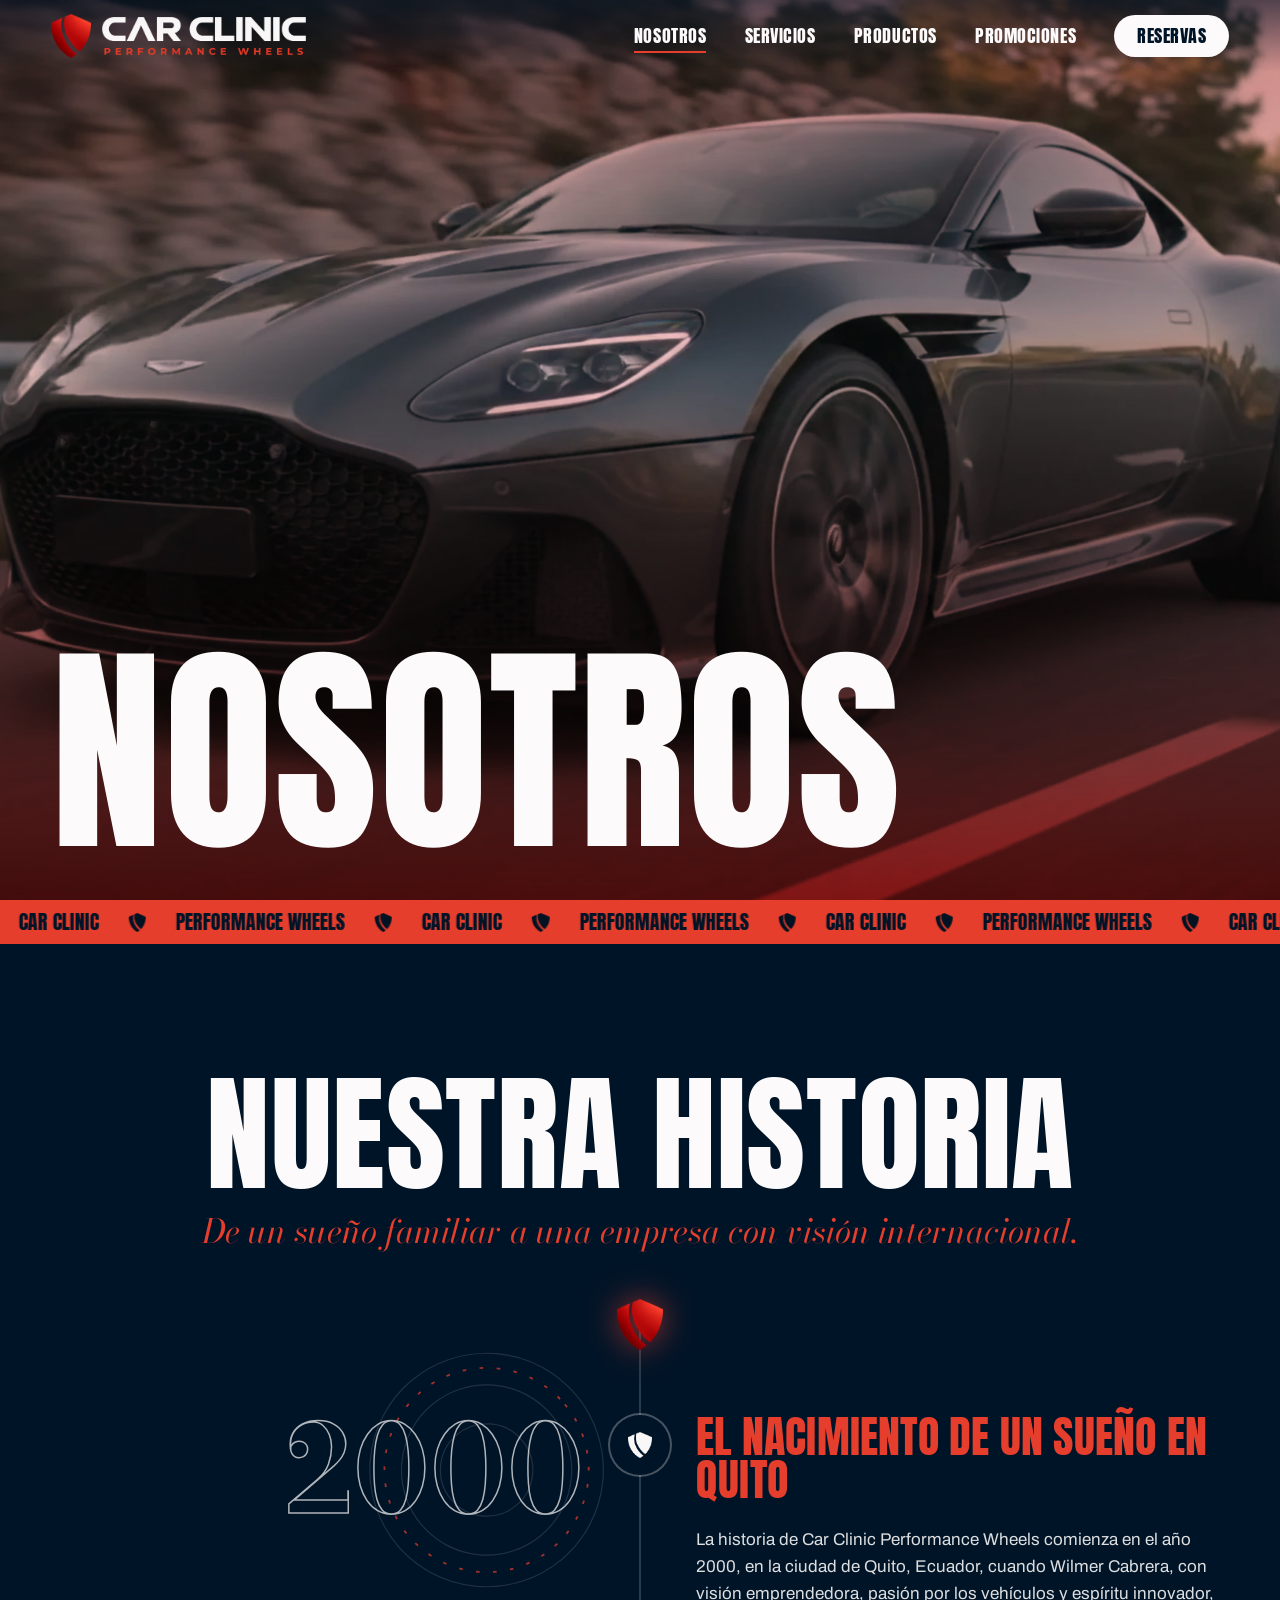
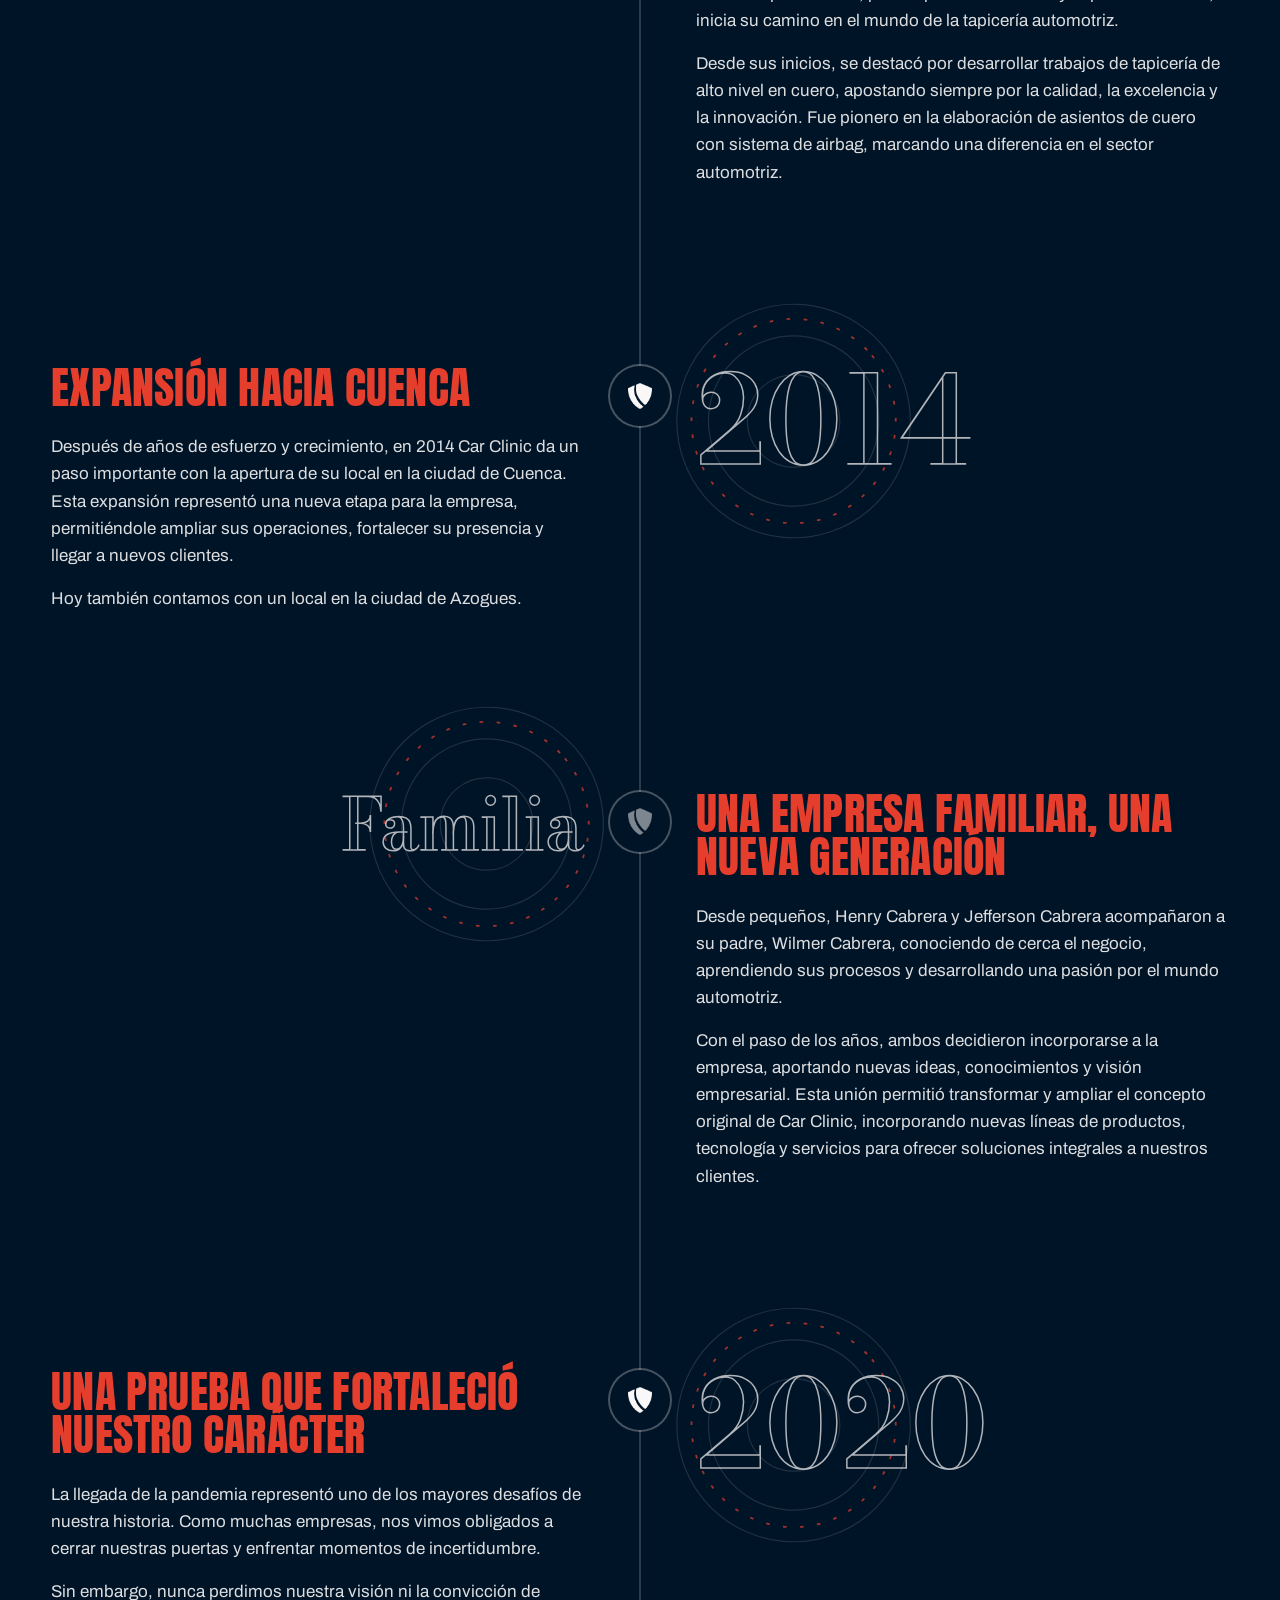
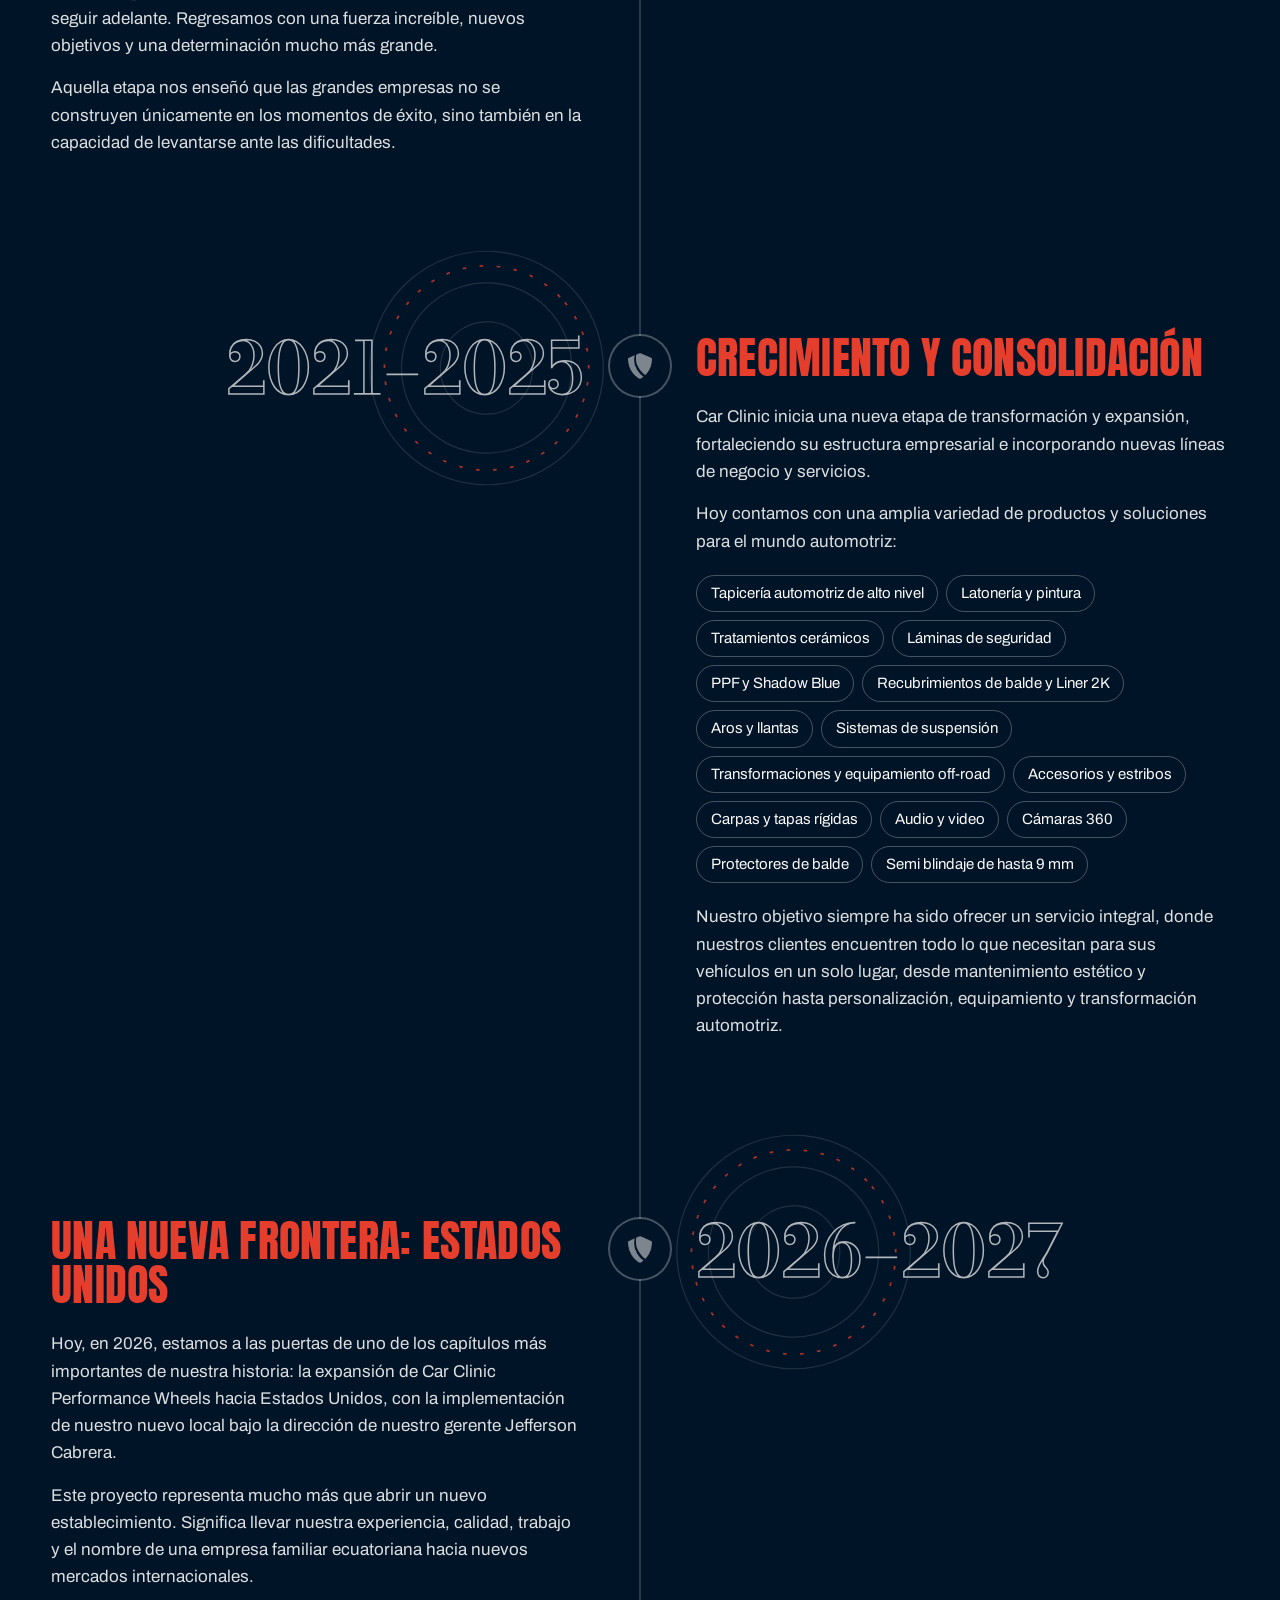
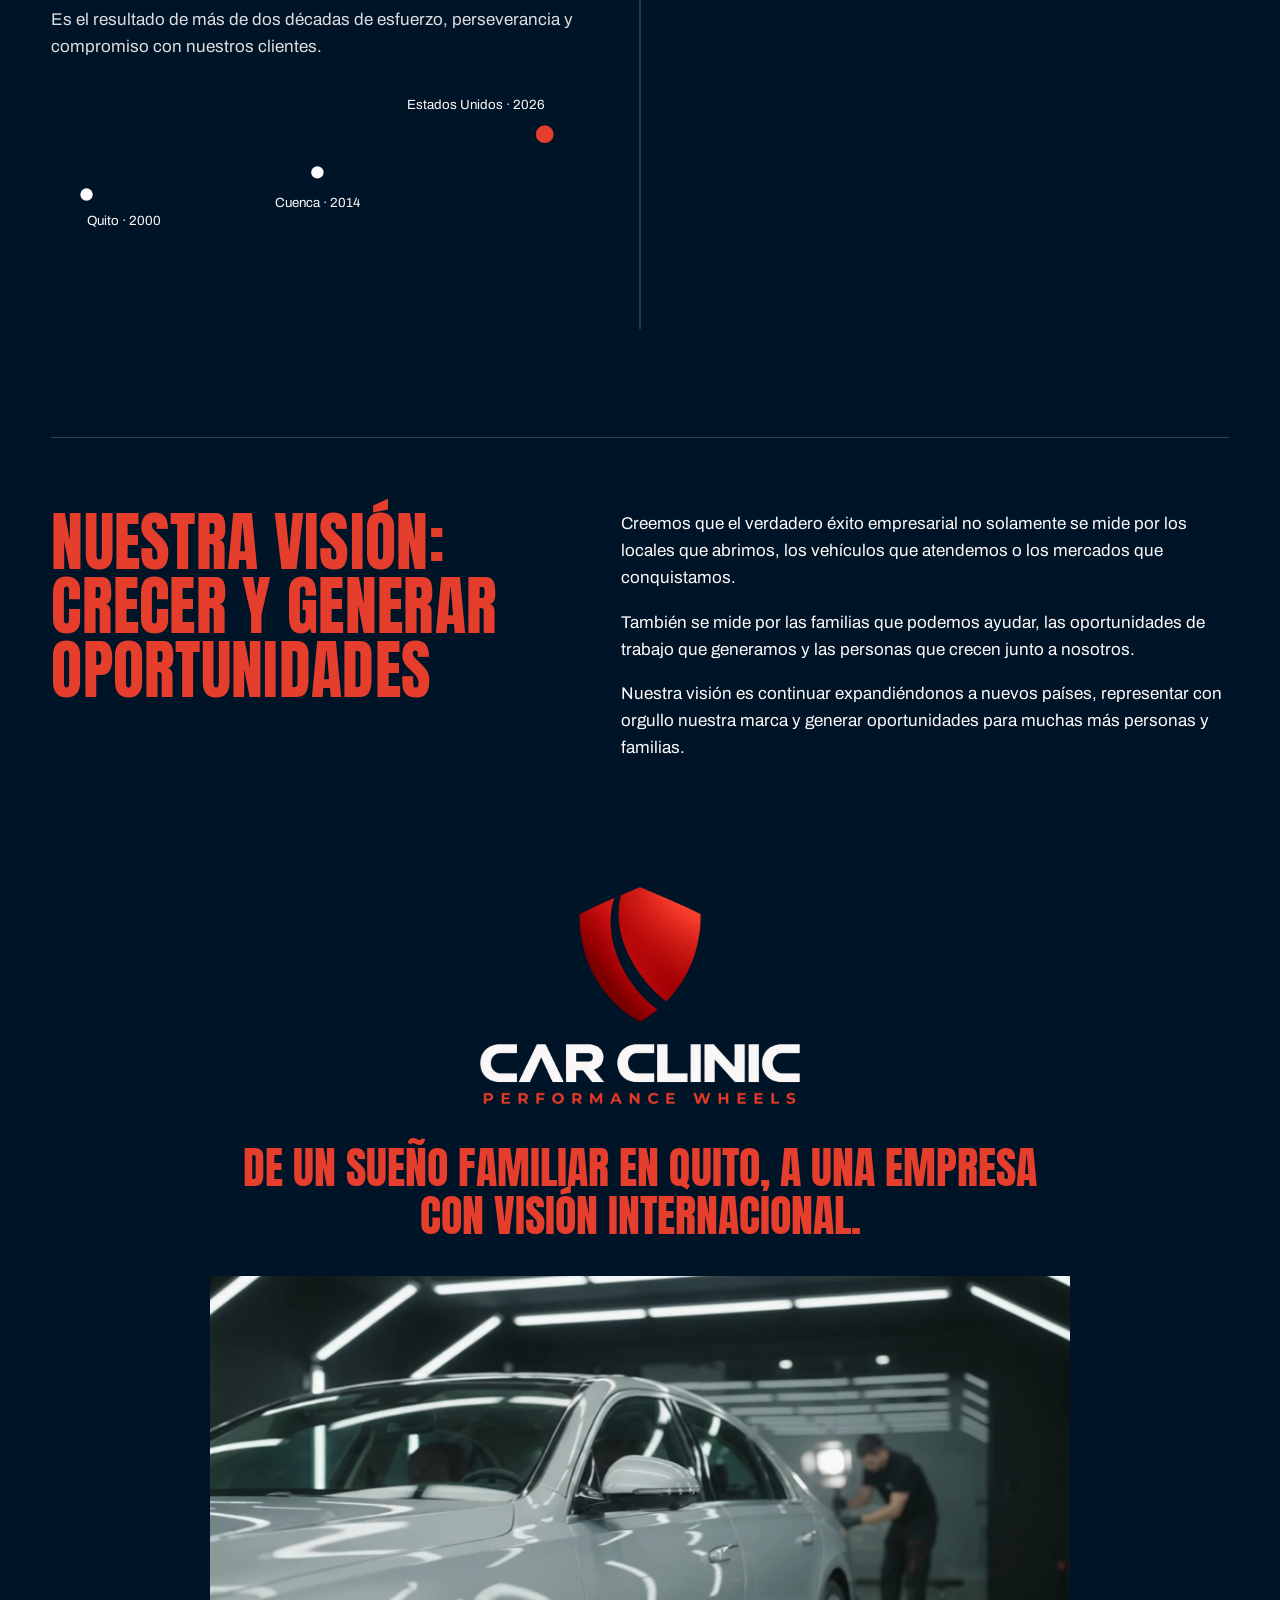
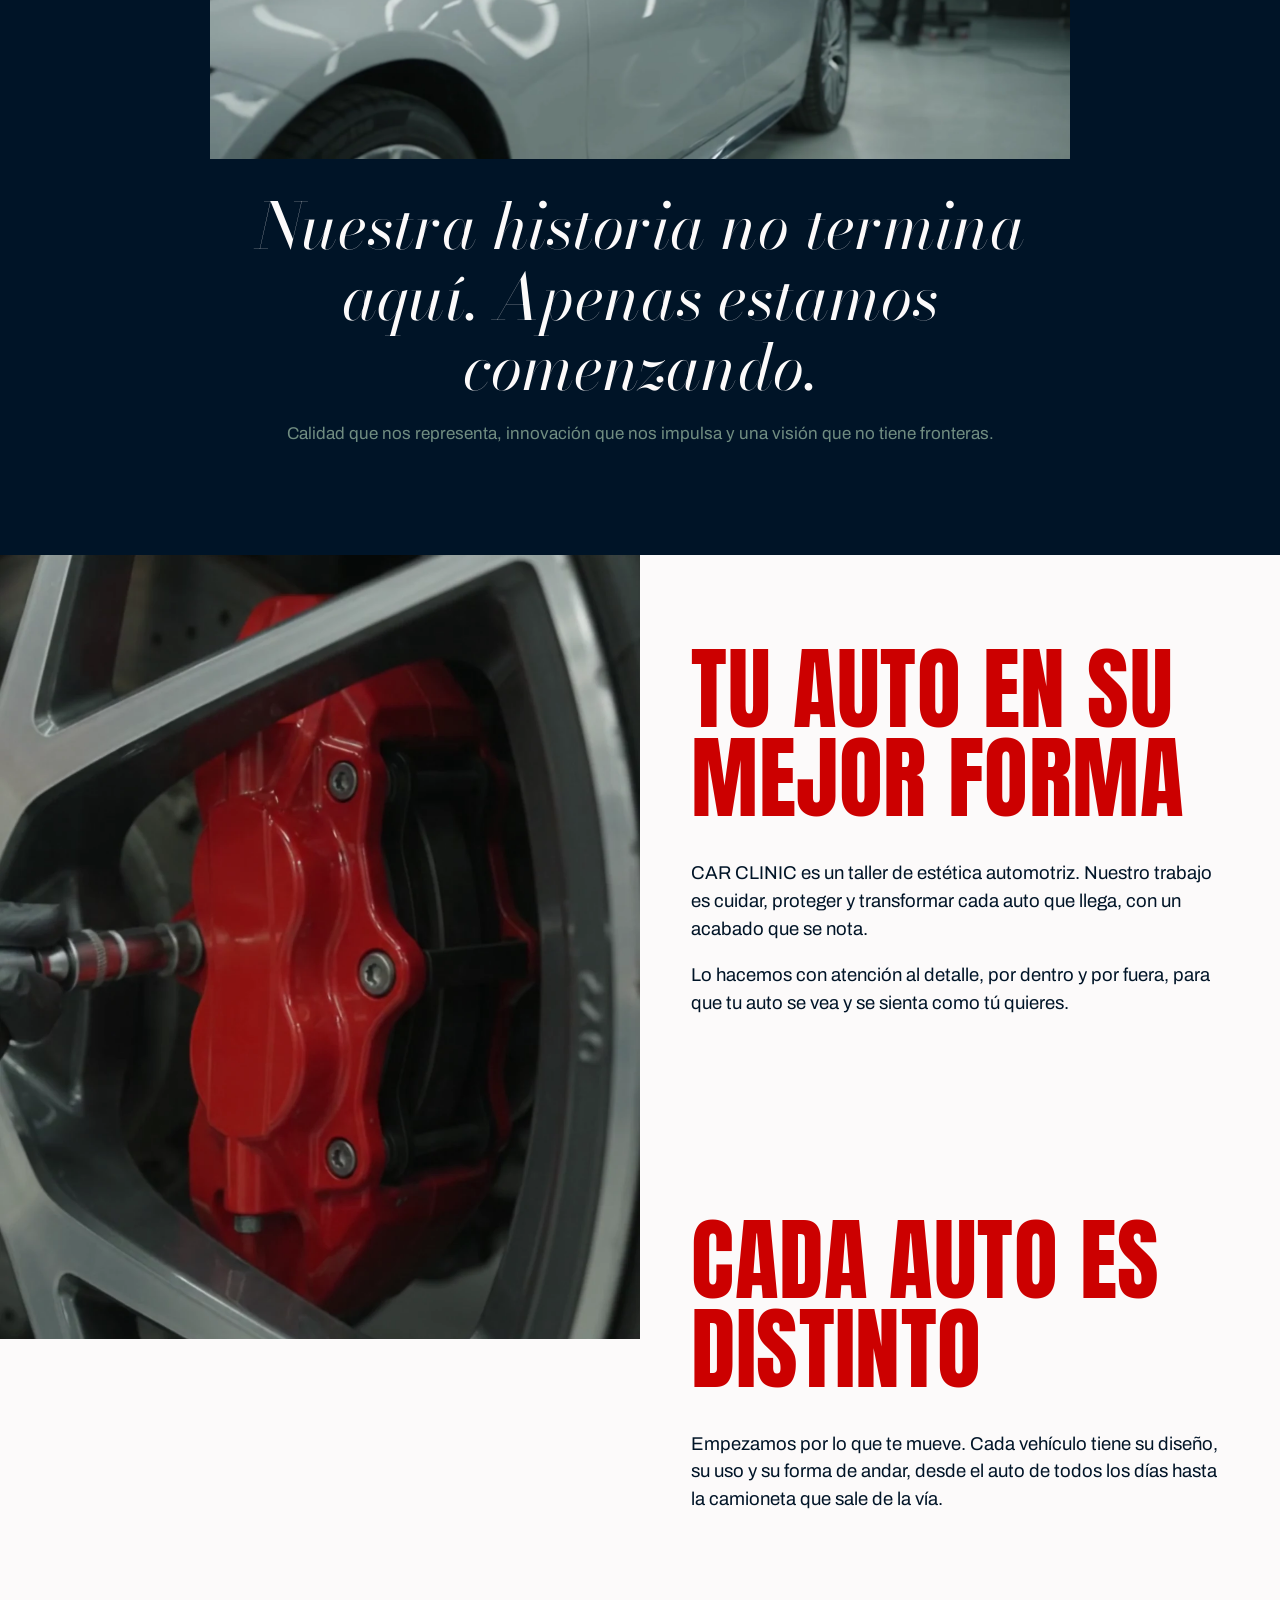
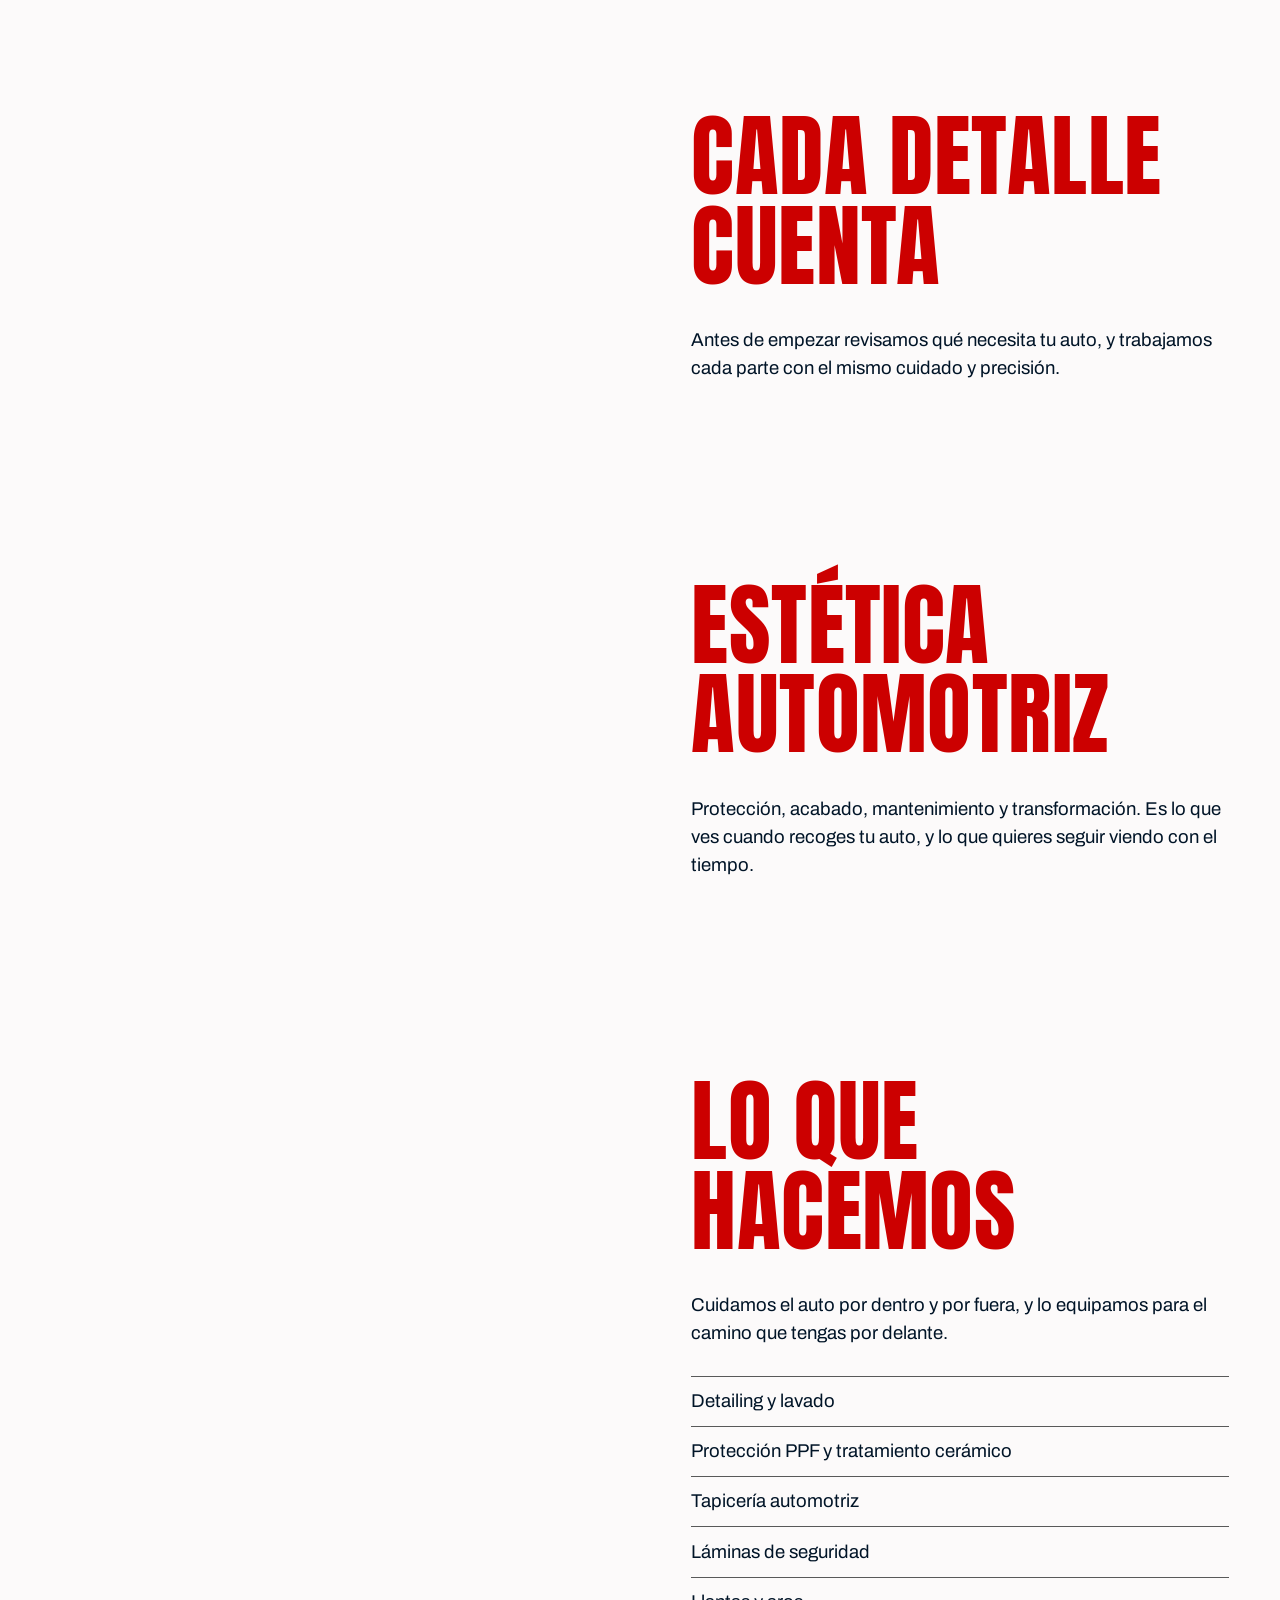
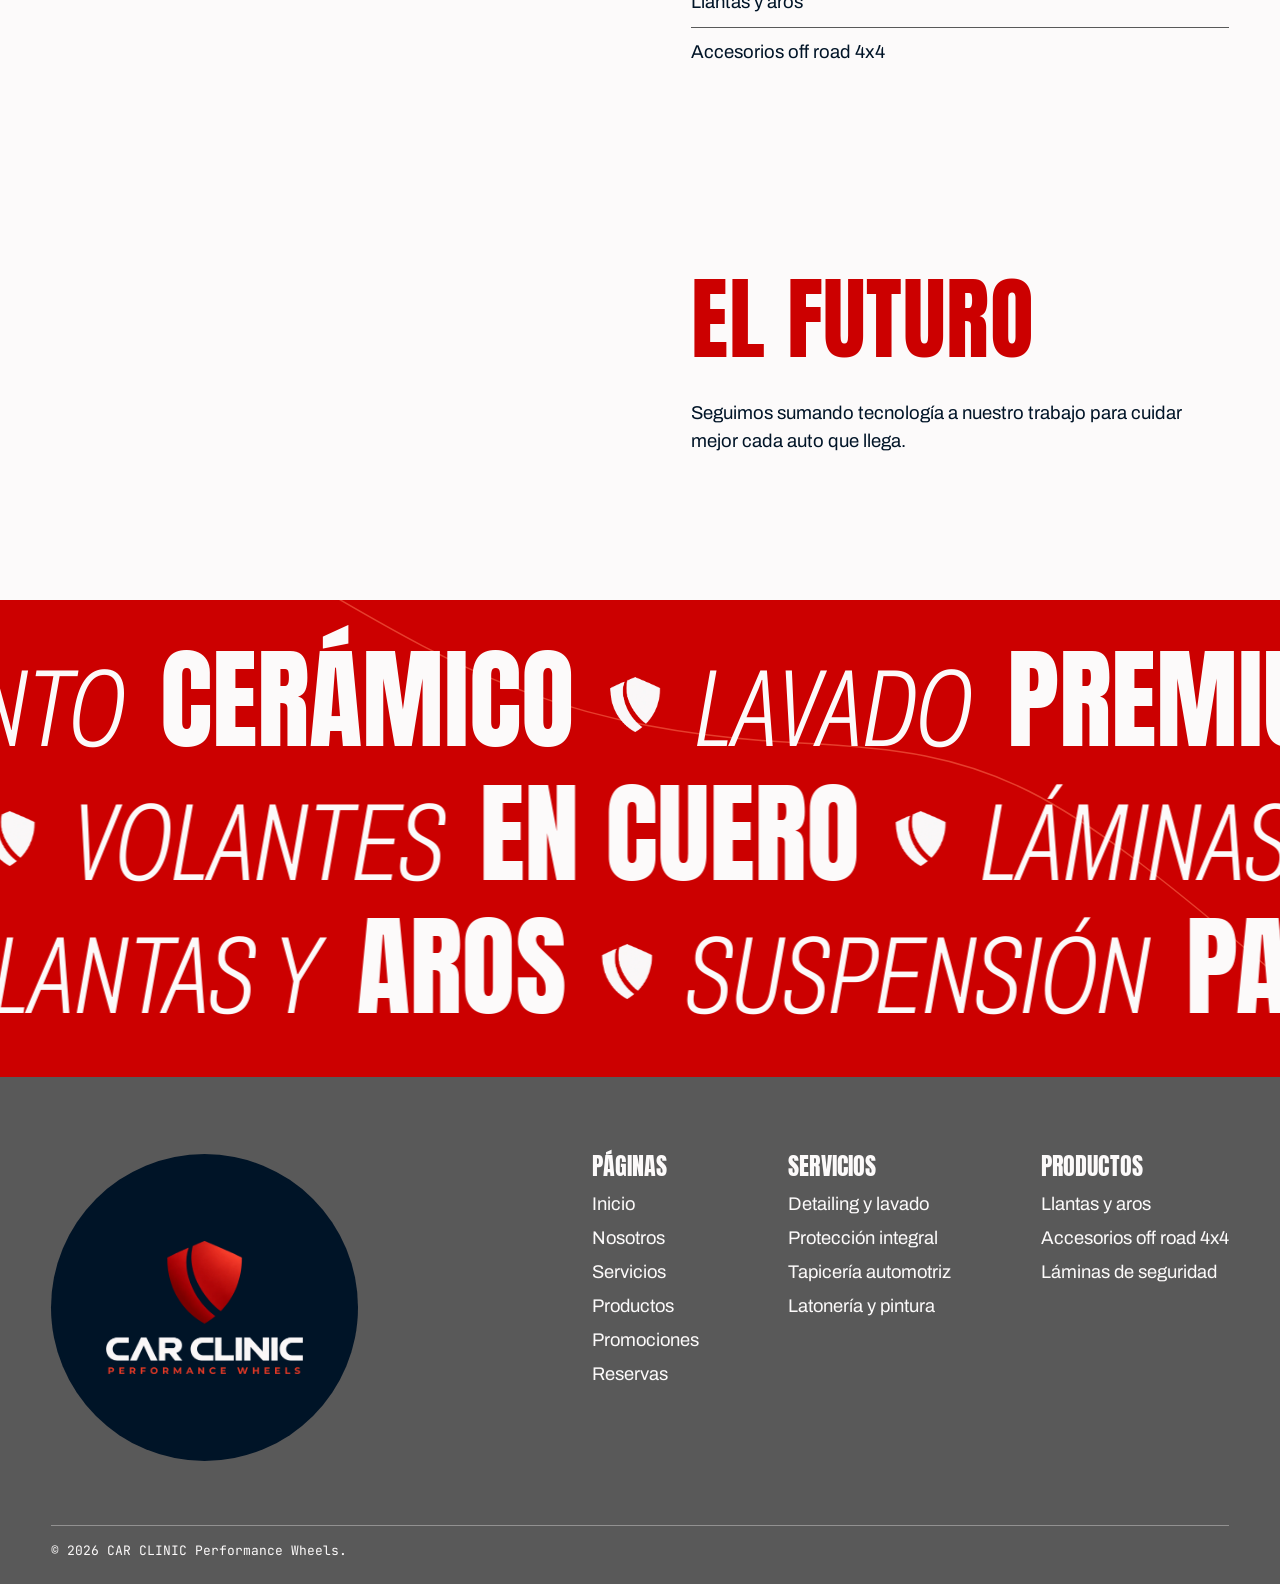
==== commit 8b6361ca: "Mejora la calidad de todas las imágenes y cambia Cabina y body kit - Cabina: nueva foto del asiento " ====
--- a/nosotros.html
+++ b/nosotros.html
@@ -13,7 +13,7 @@
 <body class="tint-red">
 <a class="skip" href="#contenido">Saltar al contenido</a>
 <header class="site-header">
-  <a class="brand" href="index.html"><img class="brand__shield" src="assets/img/escudo.webp" width="217" height="240" alt=""><img src="assets/img/logo-sm.webp" width="520" height="97" alt="CAR CLINIC, inicio"></a>
+  <a class="brand" href="index.html"><img class="brand__shield" src="assets/img/escudo.webp" width="651" height="720" alt=""><img src="assets/img/logo-sm.webp" width="520" height="97" alt="CAR CLINIC, inicio"></a>
   <button class="nav-toggle" type="button" aria-expanded="false" aria-controls="menu" aria-label="Abrir menú"><span></span><span></span></button>
   <nav class="site-nav" id="menu" aria-label="Principal">
     <ul>
@@ -27,11 +27,11 @@
 </header>
 <main id="contenido">
 <section class="page-hero">
-  <img class="page-hero__img" data-parallax src="assets/img/nosotros-hero.webp" width="1920" height="1080" alt="Auto deportivo gris en carretera">
+  <img class="page-hero__img" data-parallax src="assets/img/nosotros-hero.webp" width="2400" height="1350" alt="Auto deportivo gris en carretera">
   <h1 class="page-hero__title display"><span class="mask"><span data-rise>Nosotros</span></span></h1>
 </section>
 <div class="strip" aria-hidden="true">
-  <div class="strip__row" data-ticker data-speed="60"><div class="ticker__track"><div class="ticker__group"><span>CAR CLINIC</span><img class="t-shield" src="assets/img/escudo-navy.webp" width="145" height="160" alt=""><span>Performance Wheels</span><img class="t-shield" src="assets/img/escudo-navy.webp" width="145" height="160" alt=""><span>CAR CLINIC</span><img class="t-shield" src="assets/img/escudo-navy.webp" width="145" height="160" alt=""><span>Performance Wheels</span><img class="t-shield" src="assets/img/escudo-navy.webp" width="145" height="160" alt=""><span>CAR CLINIC</span><img class="t-shield" src="assets/img/escudo-navy.webp" width="145" height="160" alt=""><span>Performance Wheels</span><img class="t-shield" src="assets/img/escudo-navy.webp" width="145" height="160" alt=""><span>CAR CLINIC</span><img class="t-shield" src="assets/img/escudo-navy.webp" width="145" height="160" alt=""><span>Performance Wheels</span><img class="t-shield" src="assets/img/escudo-navy.webp" width="145" height="160" alt=""><span>CAR CLINIC</span><img class="t-shield" src="assets/img/escudo-navy.webp" width="145" height="160" alt=""><span>Performance Wheels</span><img class="t-shield" src="assets/img/escudo-navy.webp" width="145" height="160" alt=""><span>CAR CLINIC</span><img class="t-shield" src="assets/img/escudo-navy.webp" width="145" height="160" alt=""><span>Performance Wheels</span><img class="t-shield" src="assets/img/escudo-navy.webp" width="145" height="160" alt=""><span>CAR CLINIC</span><img class="t-shield" src="assets/img/escudo-navy.webp" width="145" height="160" alt=""><span>Performance Wheels</span><img class="t-shield" src="assets/img/escudo-navy.webp" width="145" height="160" alt=""><span>CAR CLINIC</span><img class="t-shield" src="assets/img/escudo-navy.webp" width="145" height="160" alt=""><span>Performance Wheels</span><img class="t-shield" src="assets/img/escudo-navy.webp" width="145" height="160" alt=""></div></div></div>
+  <div class="strip__row" data-ticker data-speed="60"><div class="ticker__track"><div class="ticker__group"><span>CAR CLINIC</span><img class="t-shield" src="assets/img/escudo-navy.webp" width="580" height="640" alt=""><span>Performance Wheels</span><img class="t-shield" src="assets/img/escudo-navy.webp" width="580" height="640" alt=""><span>CAR CLINIC</span><img class="t-shield" src="assets/img/escudo-navy.webp" width="580" height="640" alt=""><span>Performance Wheels</span><img class="t-shield" src="assets/img/escudo-navy.webp" width="580" height="640" alt=""><span>CAR CLINIC</span><img class="t-shield" src="assets/img/escudo-navy.webp" width="580" height="640" alt=""><span>Performance Wheels</span><img class="t-shield" src="assets/img/escudo-navy.webp" width="580" height="640" alt=""><span>CAR CLINIC</span><img class="t-shield" src="assets/img/escudo-navy.webp" width="580" height="640" alt=""><span>Performance Wheels</span><img class="t-shield" src="assets/img/escudo-navy.webp" width="580" height="640" alt=""><span>CAR CLINIC</span><img class="t-shield" src="assets/img/escudo-navy.webp" width="580" height="640" alt=""><span>Performance Wheels</span><img class="t-shield" src="assets/img/escudo-navy.webp" width="580" height="640" alt=""><span>CAR CLINIC</span><img class="t-shield" src="assets/img/escudo-navy.webp" width="580" height="640" alt=""><span>Performance Wheels</span><img class="t-shield" src="assets/img/escudo-navy.webp" width="580" height="640" alt=""><span>CAR CLINIC</span><img class="t-shield" src="assets/img/escudo-navy.webp" width="580" height="640" alt=""><span>Performance Wheels</span><img class="t-shield" src="assets/img/escudo-navy.webp" width="580" height="640" alt=""><span>CAR CLINIC</span><img class="t-shield" src="assets/img/escudo-navy.webp" width="580" height="640" alt=""><span>Performance Wheels</span><img class="t-shield" src="assets/img/escudo-navy.webp" width="580" height="640" alt=""></div></div></div>
 </div>
 <section class="history" data-history aria-labelledby="historia-title">
   <header class="history__intro">
@@ -39,13 +39,13 @@
     <p class="history__lede">De un sueño familiar a una empresa con visión internacional.</p>
   </header>
   <div class="history__track">
-    <div class="history__line" aria-hidden="true"><span class="history__fill"></span><img class="history__marker" src="assets/img/escudo.webp" width="217" height="240" alt=""></div>
+    <div class="history__line" aria-hidden="true"><span class="history__fill"></span><img class="history__marker" src="assets/img/escudo.webp" width="651" height="720" alt=""></div>
     <article class="milestone" data-side="right">
       <div class="milestone__year">
         <svg class="milestone__rings" viewBox="0 0 200 200" aria-hidden="true"><circle cx="100" cy="100" r="96"/><circle class="ring-accent" cx="100" cy="100" r="84"/><circle cx="100" cy="100" r="70"/><circle cx="100" cy="100" r="38"/></svg>
         <span>2000</span>
       </div>
-      <i class="milestone__node" aria-hidden="true"><img src="assets/img/escudo-blanco.webp" width="145" height="160" alt=""></i>
+      <i class="milestone__node" aria-hidden="true"><img src="assets/img/escudo-blanco.webp" width="580" height="640" alt=""></i>
       <div class="milestone__body">
         <h3 class="display">El nacimiento de un sueño en Quito</h3>
         <p>La historia de Car Clinic Performance Wheels comienza en el año 2000, en la ciudad de Quito, Ecuador, cuando Wilmer Cabrera, con visión emprendedora, pasión por los vehículos y espíritu innovador, inicia su camino en el mundo de la tapicería automotriz.</p>
@@ -57,7 +57,7 @@
         <svg class="milestone__rings" viewBox="0 0 200 200" aria-hidden="true"><circle cx="100" cy="100" r="96"/><circle class="ring-accent" cx="100" cy="100" r="84"/><circle cx="100" cy="100" r="70"/><circle cx="100" cy="100" r="38"/></svg>
         <span>2014</span>
       </div>
-      <i class="milestone__node" aria-hidden="true"><img src="assets/img/escudo-blanco.webp" width="145" height="160" alt=""></i>
+      <i class="milestone__node" aria-hidden="true"><img src="assets/img/escudo-blanco.webp" width="580" height="640" alt=""></i>
       <div class="milestone__body">
         <h3 class="display">Expansión hacia Cuenca</h3>
         <p>Después de años de esfuerzo y crecimiento, en 2014 Car Clinic da un paso importante con la apertura de su local en la ciudad de Cuenca. Esta expansión representó una nueva etapa para la empresa, permitiéndole ampliar sus operaciones, fortalecer su presencia y llegar a nuevos clientes.</p>
@@ -69,7 +69,7 @@
         <svg class="milestone__rings" viewBox="0 0 200 200" aria-hidden="true"><circle cx="100" cy="100" r="96"/><circle class="ring-accent" cx="100" cy="100" r="84"/><circle cx="100" cy="100" r="70"/><circle cx="100" cy="100" r="38"/></svg>
         <span>Familia</span>
       </div>
-      <i class="milestone__node" aria-hidden="true"><img src="assets/img/escudo-blanco.webp" width="145" height="160" alt=""></i>
+      <i class="milestone__node" aria-hidden="true"><img src="assets/img/escudo-blanco.webp" width="580" height="640" alt=""></i>
       <div class="milestone__body">
         <h3 class="display">Una empresa familiar, una nueva generación</h3>
         <p>Desde pequeños, Henry Cabrera y Jefferson Cabrera acompañaron a su padre, Wilmer Cabrera, conociendo de cerca el negocio, aprendiendo sus procesos y desarrollando una pasión por el mundo automotriz.</p>
@@ -81,7 +81,7 @@
         <svg class="milestone__rings" viewBox="0 0 200 200" aria-hidden="true"><circle cx="100" cy="100" r="96"/><circle class="ring-accent" cx="100" cy="100" r="84"/><circle cx="100" cy="100" r="70"/><circle cx="100" cy="100" r="38"/></svg>
         <span>2020</span>
       </div>
-      <i class="milestone__node" aria-hidden="true"><img src="assets/img/escudo-blanco.webp" width="145" height="160" alt=""></i>
+      <i class="milestone__node" aria-hidden="true"><img src="assets/img/escudo-blanco.webp" width="580" height="640" alt=""></i>
       <div class="milestone__body">
         <h3 class="display">Una prueba que fortaleció nuestro carácter</h3>
         <p>La llegada de la pandemia representó uno de los mayores desafíos de nuestra historia. Como muchas empresas, nos vimos obligados a cerrar nuestras puertas y enfrentar momentos de incertidumbre.</p>
@@ -94,7 +94,7 @@
         <svg class="milestone__rings" viewBox="0 0 200 200" aria-hidden="true"><circle cx="100" cy="100" r="96"/><circle class="ring-accent" cx="100" cy="100" r="84"/><circle cx="100" cy="100" r="70"/><circle cx="100" cy="100" r="38"/></svg>
         <span>2021–2025</span>
       </div>
-      <i class="milestone__node" aria-hidden="true"><img src="assets/img/escudo-blanco.webp" width="145" height="160" alt=""></i>
+      <i class="milestone__node" aria-hidden="true"><img src="assets/img/escudo-blanco.webp" width="580" height="640" alt=""></i>
       <div class="milestone__body">
         <h3 class="display">Crecimiento y consolidación</h3>
         <p>Car Clinic inicia una nueva etapa de transformación y expansión, fortaleciendo su estructura empresarial e incorporando nuevas líneas de negocio y servicios.</p>
@@ -124,7 +124,7 @@
         <svg class="milestone__rings" viewBox="0 0 200 200" aria-hidden="true"><circle cx="100" cy="100" r="96"/><circle class="ring-accent" cx="100" cy="100" r="84"/><circle cx="100" cy="100" r="70"/><circle cx="100" cy="100" r="38"/></svg>
         <span>2026–2027</span>
       </div>
-      <i class="milestone__node" aria-hidden="true"><img src="assets/img/escudo-blanco.webp" width="145" height="160" alt=""></i>
+      <i class="milestone__node" aria-hidden="true"><img src="assets/img/escudo-blanco.webp" width="580" height="640" alt=""></i>
       <div class="milestone__body">
         <h3 class="display">Una nueva frontera: Estados Unidos</h3>
         <p>Hoy, en 2026, estamos a las puertas de uno de los capítulos más importantes de nuestra historia: la expansión de Car Clinic Performance Wheels hacia Estados Unidos, con la implementación de nuestro nuevo local bajo la dirección de nuestro gerente Jefferson Cabrera.</p>
@@ -149,7 +149,7 @@
   <div class="history__close">
     <img class="history__logo" src="assets/img/logo-escudo.webp" width="900" height="609" loading="lazy" alt="CAR CLINIC Performance Wheels">
     <p class="history__tagline">De un sueño familiar en Quito, a una empresa con visión internacional.</p>
-    <img class="history__photo" src="assets/img/poster.webp" width="1280" height="720" loading="lazy" alt="Técnico trabajando junto a un auto plateado en el taller">
+    <img class="history__photo" src="assets/img/poster.webp" width="1920" height="1080" loading="lazy" alt="Técnico trabajando junto a un auto plateado en el taller">
     <p class="history__quote">Nuestra historia no termina aquí. Apenas estamos comenzando.</p>
     <p class="history__sign">Calidad que nos representa, innovación que nos impulsa y una visión que no tiene fronteras.</p>
   </div>
@@ -194,9 +194,9 @@
 </section>
 <section class="ticker" aria-label="Lo que ofrecemos">
   <svg class="ticker__road" viewBox="0 0 1440 400" preserveAspectRatio="none" aria-hidden="true"><path d="M360 -10 C 520 60, 640 110, 900 120 C 1120 128, 1180 150, 1460 330"/></svg>
-  <div class="ticker__row" data-ticker data-speed="46"><div class="ticker__track"><div class="ticker__group"><span class="t-thin">Protección</span><span class="t-bold">PPF</span><img class="t-shield" src="assets/img/escudo-blanco.webp" width="145" height="160" alt=""><span class="t-thin">Tratamiento</span><span class="t-bold">Cerámico</span><img class="t-shield" src="assets/img/escudo-blanco.webp" width="145" height="160" alt=""><span class="t-thin">Lavado</span><span class="t-bold">Premium</span><img class="t-shield" src="assets/img/escudo-blanco.webp" width="145" height="160" alt=""><span class="t-thin">Detailing</span><span class="t-bold">Completo</span><img class="t-shield" src="assets/img/escudo-blanco.webp" width="145" height="160" alt=""></div></div></div>
-  <div class="ticker__row" data-ticker="rev" data-speed="54"><div class="ticker__track"><div class="ticker__group"><span class="t-thin">Láminas de</span><span class="t-bold">Seguridad</span><img class="t-shield" src="assets/img/escudo-blanco.webp" width="145" height="160" alt=""><span class="t-thin">Tapicería</span><span class="t-bold">A medida</span><img class="t-shield" src="assets/img/escudo-blanco.webp" width="145" height="160" alt=""><span class="t-thin">Forros</span><span class="t-bold">Slimfit</span><img class="t-shield" src="assets/img/escudo-blanco.webp" width="145" height="160" alt=""><span class="t-thin">Volantes</span><span class="t-bold">En cuero</span><img class="t-shield" src="assets/img/escudo-blanco.webp" width="145" height="160" alt=""></div></div></div>
-  <div class="ticker__row" data-ticker data-speed="50"><div class="ticker__track"><div class="ticker__group"><span class="t-thin">Accesorios</span><span class="t-bold">Off road 4x4</span><img class="t-shield" src="assets/img/escudo-blanco.webp" width="145" height="160" alt=""><span class="t-thin">Llantas y</span><span class="t-bold">Aros</span><img class="t-shield" src="assets/img/escudo-blanco.webp" width="145" height="160" alt=""><span class="t-thin">Suspensión</span><span class="t-bold">Para camionetas</span><img class="t-shield" src="assets/img/escudo-blanco.webp" width="145" height="160" alt=""><span class="t-thin">Roll bar y</span><span class="t-bold">Estribos</span><img class="t-shield" src="assets/img/escudo-blanco.webp" width="145" height="160" alt=""></div></div></div>
+  <div class="ticker__row" data-ticker data-speed="46"><div class="ticker__track"><div class="ticker__group"><span class="t-thin">Protección</span><span class="t-bold">PPF</span><img class="t-shield" src="assets/img/escudo-blanco.webp" width="580" height="640" alt=""><span class="t-thin">Tratamiento</span><span class="t-bold">Cerámico</span><img class="t-shield" src="assets/img/escudo-blanco.webp" width="580" height="640" alt=""><span class="t-thin">Lavado</span><span class="t-bold">Premium</span><img class="t-shield" src="assets/img/escudo-blanco.webp" width="580" height="640" alt=""><span class="t-thin">Detailing</span><span class="t-bold">Completo</span><img class="t-shield" src="assets/img/escudo-blanco.webp" width="580" height="640" alt=""></div></div></div>
+  <div class="ticker__row" data-ticker="rev" data-speed="54"><div class="ticker__track"><div class="ticker__group"><span class="t-thin">Láminas de</span><span class="t-bold">Seguridad</span><img class="t-shield" src="assets/img/escudo-blanco.webp" width="580" height="640" alt=""><span class="t-thin">Tapicería</span><span class="t-bold">A medida</span><img class="t-shield" src="assets/img/escudo-blanco.webp" width="580" height="640" alt=""><span class="t-thin">Forros</span><span class="t-bold">Slimfit</span><img class="t-shield" src="assets/img/escudo-blanco.webp" width="580" height="640" alt=""><span class="t-thin">Volantes</span><span class="t-bold">En cuero</span><img class="t-shield" src="assets/img/escudo-blanco.webp" width="580" height="640" alt=""></div></div></div>
+  <div class="ticker__row" data-ticker data-speed="50"><div class="ticker__track"><div class="ticker__group"><span class="t-thin">Accesorios</span><span class="t-bold">Off road 4x4</span><img class="t-shield" src="assets/img/escudo-blanco.webp" width="580" height="640" alt=""><span class="t-thin">Llantas y</span><span class="t-bold">Aros</span><img class="t-shield" src="assets/img/escudo-blanco.webp" width="580" height="640" alt=""><span class="t-thin">Suspensión</span><span class="t-bold">Para camionetas</span><img class="t-shield" src="assets/img/escudo-blanco.webp" width="580" height="640" alt=""><span class="t-thin">Roll bar y</span><span class="t-bold">Estribos</span><img class="t-shield" src="assets/img/escudo-blanco.webp" width="580" height="640" alt=""></div></div></div>
 </section>
 </main>
 <footer class="site-footer">
--- a/assets/css/main.css
+++ b/assets/css/main.css
@@ -400,26 +400,28 @@
 .wipes { position: relative; height: calc(var(--steps, 5) * 104svh); background: var(--navy); color: var(--paper); }
 .wipes__stage { position: sticky; top: 0; height: 100svh; overflow: hidden; }
 .wipes__head { position: absolute; z-index: 1; left: var(--gutter); top: calc(var(--header-h) + clamp(1.5rem, 5vh, 3rem)); width: calc(50% - 2 * var(--gutter)); }
-.wipes__head h2 { font-size: clamp(3rem, 6.5vw, 7.5rem); color: var(--coral); }
-.wipes__index { margin-top: 1.25rem; font-family: var(--display); font-size: clamp(1rem, 1.15vw, 1.1875rem); letter-spacing: .03em; text-transform: uppercase; }
+.wipes__head h2 { font-size: clamp(2.5rem, min(6.5vw, 10svh), 7.5rem); color: var(--coral); }
+.wipes__index { margin-top: clamp(.6rem, 2svh, 1.25rem); font-family: var(--display); font-size: clamp(.875rem, min(1.15vw, 2.1svh), 1.1875rem); letter-spacing: .03em; text-transform: uppercase; }
 .wipes__index li { padding: .15em 0; color: var(--sage); transition: color .25s; }
 .wipes__index li.is-active { color: var(--paper); }
 .wipes__step { position: absolute; inset: 0; }
 .wipes__step figure { position: absolute; left: 50%; right: 0; top: 0; bottom: 0; }
 .wipes__step img { width: 100%; height: 100%; object-fit: cover; }
 .wipes__text { position: absolute; left: var(--gutter); bottom: clamp(2rem, 7vh, 4.5rem); width: calc(50% - 2 * var(--gutter)); }
-.wipes__text h3 { font-size: clamp(2.25rem, 4.2vw, 4.75rem); color: var(--coral); }
+.wipes__text h3 { font-size: clamp(1.75rem, min(4.2vw, 6.5svh), 4.75rem); color: var(--coral); }
 .wipes--flip .wipes__step figure { left: 0; right: 50%; }
 .wipes--flip .wipes__head, .wipes--flip .wipes__text { left: calc(50% + var(--gutter)); }
-.wipes__text p { max-width: 26em; margin-top: .5em; font-size: clamp(1.0625rem, 1.4vw, 1.375rem); }
+.wipes__text p { max-width: 26em; margin-top: .5em; font-size: clamp(1rem, min(1.4vw, 2.4svh), 1.375rem); }
+@media (min-width: 901px) and (max-height: 600px) { .wipes__index { display: none; } }
 @media (max-width: 900px) {
   .wipes { height: auto; padding: clamp(4rem, 10vh, 6rem) var(--gutter); }
   .wipes__stage { position: static; height: auto; overflow: visible; }
   .wipes__head { position: static; width: auto; margin-bottom: 2rem; }
   .wipes--flip .wipes__step figure { left: auto; right: auto; }
   .wipes__index { display: none; }
-  .wipes__step { position: static; }
-  .wipes__step + .wipes__step { margin-top: 3rem; }
+  .wipes__step { position: static; display: flex; flex-direction: column; }
+  .wipes__step + .wipes__step { margin-top: 3.5rem; }
+  .wipes__step .wipes__text { order: -1; margin: 0 0 1rem; }
   .wipes__step figure { position: static; height: 78vw; }
   .wipes__text { position: static; width: auto; margin-top: 1rem; }
 }
@@ -512,5 +514,7 @@
 .reduce .promo { position: relative; min-height: 100svh; }
 .reduce .reserve { position: relative; min-height: 100svh; visibility: visible; }
 .reduce .wipes__head, .reduce .wipes__step, .reduce .wipes__text { position: static; width: auto; }
+.reduce .wipes__step { display: flex; flex-direction: column; }
+.reduce .wipes__step .wipes__text { order: -1; }
 .reduce .wipes__stage { padding: 6rem var(--gutter); }
 .reduce .wipes__step figure { position: static; height: 70vh; margin-top: 2rem; }
